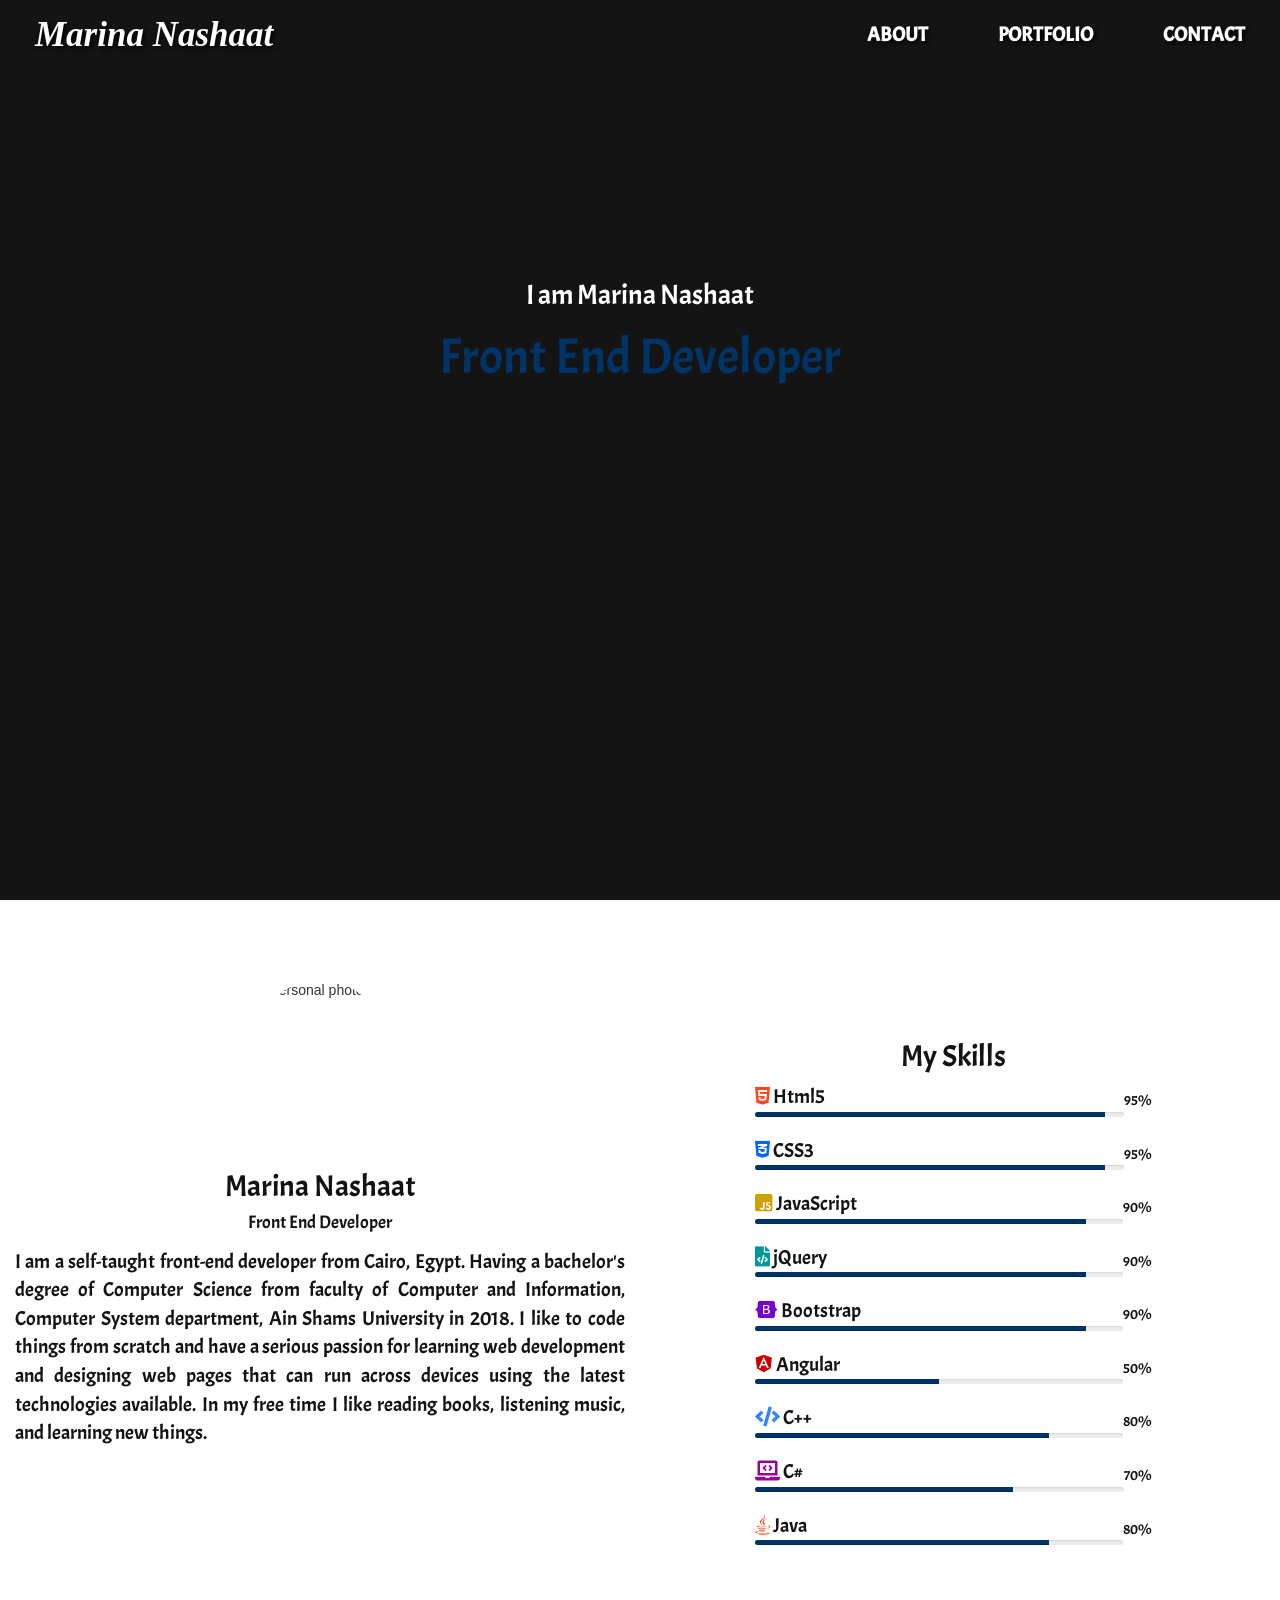
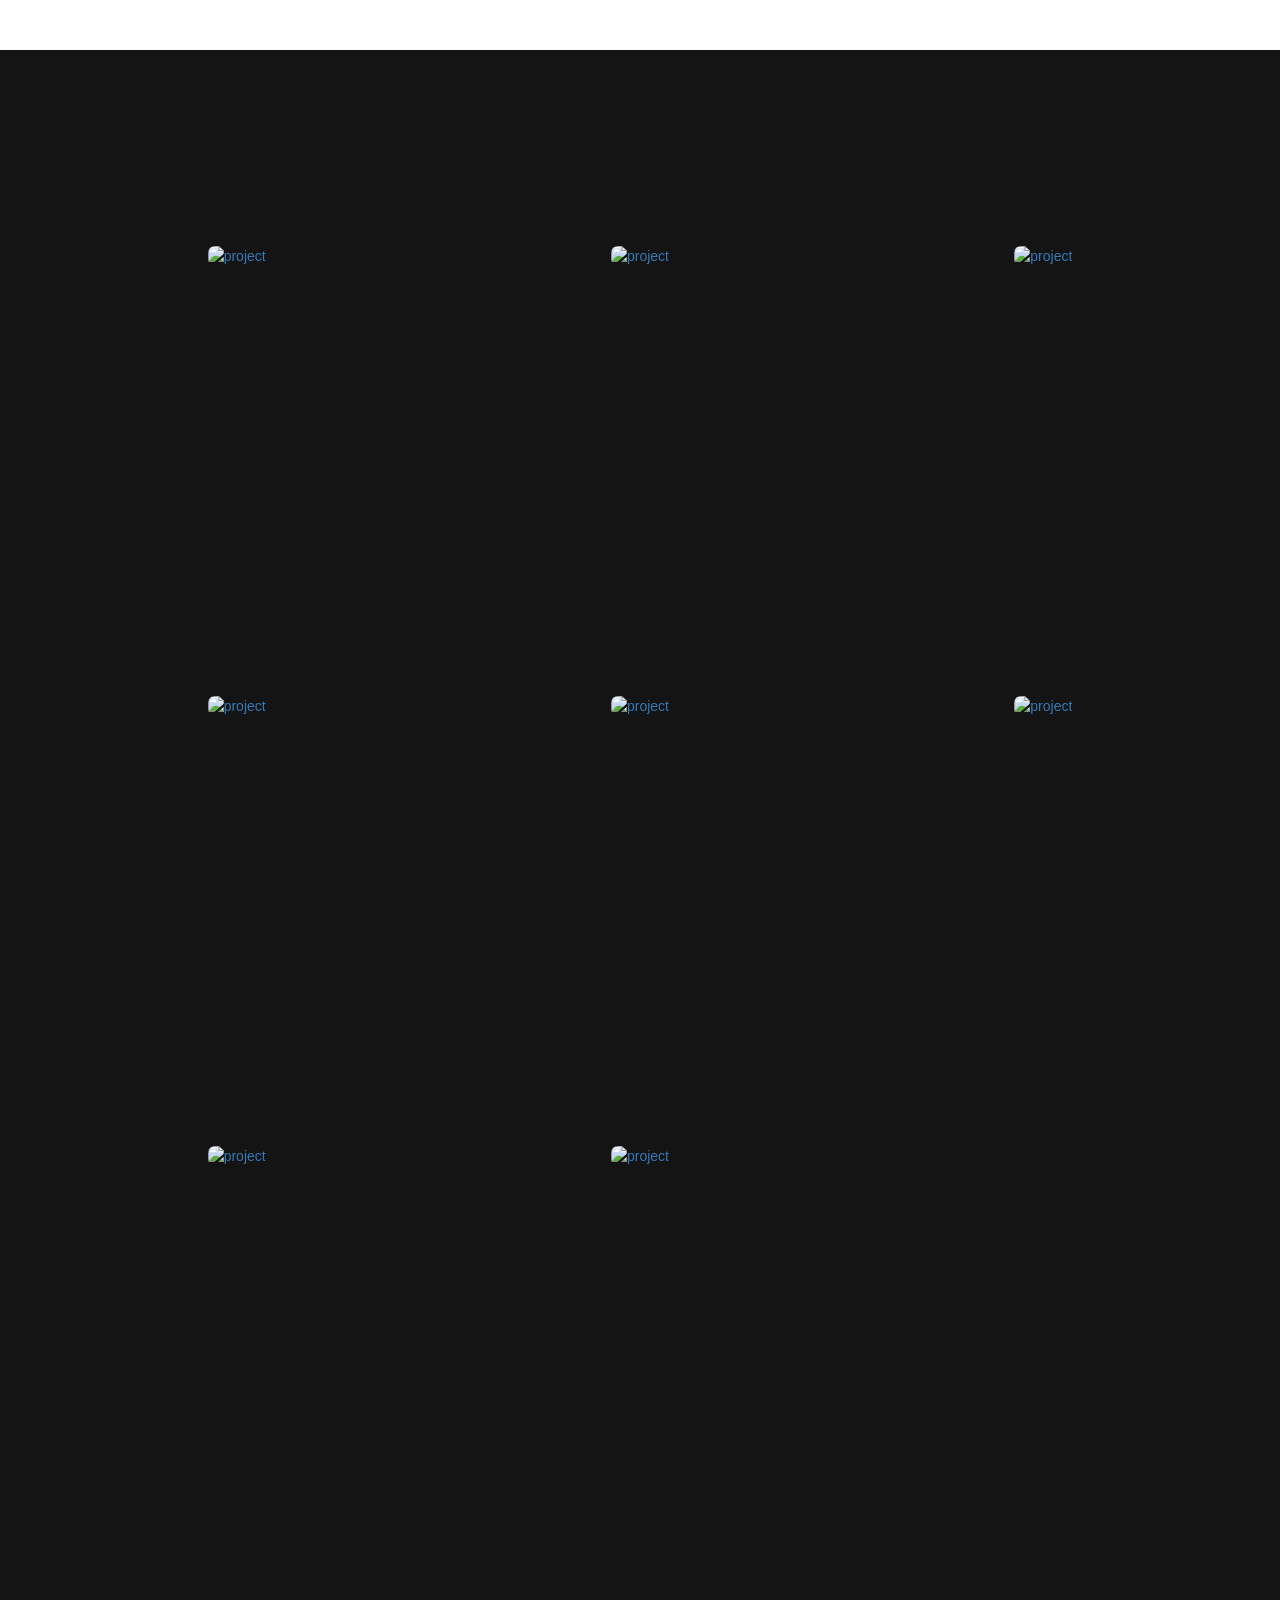
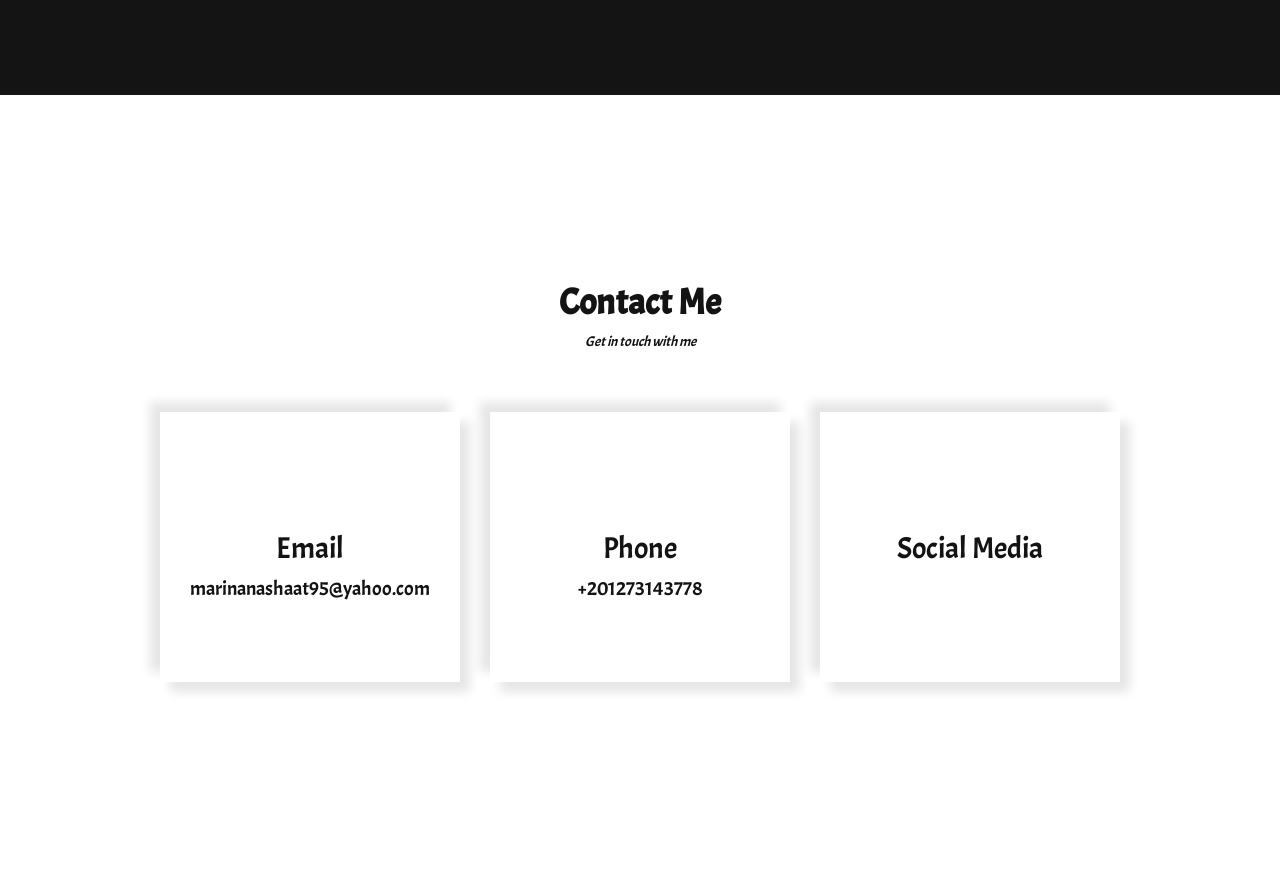
==== index.html @ 42463340 "Create homepage" ====
<!DOCTYPE html>
<html lang="en">

<head>
    <title>My Portfolio</title>
    <meta charset="utf-8">
    <meta name="viewport" content="width=device-width, initial-scale=1.0">

    <link href="style.css" rel="stylesheet">
    <link href="https://use.fontawesome.com/releases/v5.8.2/css/all.css" rel="stylesheet" />
    <link rel="stylesheet" href="https://maxcdn.bootstrapcdn.com/bootstrap/3.4.1/css/bootstrap.min.css">
    <script src="https://ajax.googleapis.com/ajax/libs/jquery/3.4.1/jquery.min.js"></script>

    <script src="https://maxcdn.bootstrapcdn.com/bootstrap/3.4.1/js/bootstrap.min.js"></script>

    <link href="https://fonts.googleapis.com/css?family=Acme&display=swap" rel="stylesheet">
    <link href="https://fonts.googleapis.com/css?family=Indie+Flower&display=swap" rel="stylesheet">
    <link href="https://fonts.googleapis.com/css?family=Fredoka+One&display=swap" rel="stylesheet">
    <link href="https://fonts.googleapis.com/css?family=Rochester&display=swap" rel="stylesheet">
    <link rel="stylesheet" href="https://cdnjs.cloudflare.com/ajax/libs/font-awesome/4.7.0/css/font-awesome.min.css">
    <link href="https://unpkg.com/aos@2.3.1/dist/aos.css" rel="stylesheet">
    <script src="https://unpkg.com/aos@2.3.1/dist/aos.js"></script>
</head>

<body>
    <nav class="navbar navbar-default navbar-fixed-top " data-aos="fade-down" data-aos-easing="linear" data-aos-duration="1000">
        <div class="container-fluid">
            <div class="navbar-header">
                <button type="button" class="navbar-toggle collapsed" data-toggle="collapse" data-target="#navbar" aria-expanded="false" aria-controls="navbar">
                        <span class="glyphicon glyphicon-menu-hamburger" aria-hidden="true"></span>
                </button>
                <div class="logo">
                    <a href="#" class="logo-link">
                        Marina Nashaat
                    </a>
                </div>
            </div>
            <div id="navbar" class="collapse navbar-collapse">
                <ul class="nav navbar-nav navbar-right">
                    <li id="about-link"> <a class="menu-item-1" href="#about-me">About</a></li>
                    <li id="porto-link"><a class="menu-item-2" href="#projects">Portfolio</a></li>
                    <li id="contact-link"> <a class="menu-item-3" href="#contact">Contact</a></li>

                </ul>
            </div>
        </div>
    </nav>

    <main>
        <div id="welcome-section" class="container shiny">

            <div class="row">
                <div class="col-md-12 div-welcome">
                    <h1 class="text-center" data-aos="fade-down" data-aos-easing="linear" data-aos-duration="1500">I am Marina Nashaat</h1>
                    <P class="text-center" data-aos="fade-up" data-aos-easing="linear" data-aos-duration="1200">Front End Developer</P>
                </div>
            </div>
        </div>
        <section id="about-me" class="container">
            <div class="row">
                <div class="personal-info col-md-6 ">
                    <div class="img-div" data-aos="zoom-in" data-aos-easing="linear" data-aos-duration="1800">
                        <img src="https://github.com/MarinaNashaat/My-Portfolio/blob/master/mypic.png?raw=true" alt="personal photo" class="img-circle">

                    </div>

                    <div class="info-div text-center">
                        <h2 data-aos="fade-down" data-aos-easing="linear" data-aos-duration="1500"> Marina Nashaat</h2>
                        <h4 data-aos="fade-down" data-aos-easing="linear" data-aos-duration="1700">Front End Developer</h4>
                        <p style="text-align: justify" data-aos="fade-down" data-aos-easing="linear" data-aos-duration="1900">
                            I am a self-taught front-end developer from Cairo, Egypt. Having a bachelor's degree of Computer Science from faculty of Computer and Information, Computer System department, Ain Shams University in 2018. I like to code things from scratch and have a
                            serious passion for learning web development and designing web pages that can run across devices using the latest technologies available. In my free time I like reading books, listening music, and learning new things.
                        </p>
                    </div>

                </div>
                <div class="skills col-md-4">
                    <h2 class="text-center" data-aos="fade-down" data-aos-easing="ease-in-out" data-aos-duration="1400">My Skills</h2>
                    <span><i class="fab fa-html5" style="color:#ff471a"></i> Html5</span>
                    <h5 data-aos="fade-left" data-aos-easing="ease-in-out" data-aos-duration="1400">95%</h5>
                    <div class="html-div progress ">
                        <div class="progress-bar " style="width:95%" data-aos="fade-right" data-aos-easing="ease-in-out" data-aos-duration="1200">
                        </div>
                    </div>


                    <span><i class="fab fa-css3-alt" style="color:#0066ff"></i> CSS3</span>
                    <h5 data-aos="fade-left" data-aos-easing="ease-in-out" data-aos-duration="1400">95%</h5>

                    <div class="css-div progress">
                        <div class="progress-bar " style="width:95%" data-aos="fade-right" data-aos-easing="ease-in-out" data-aos-duration="1200">
                        </div>
                    </div>

                    <span><i class="fab fa-js-square"style="color:#cca300"></i> JavaScript</span>
                    <h5 data-aos="fade-left" data-aos-easing="ease-in-out" data-aos-duration="1400">90%</h5>

                    <div class="js-div progress">
                        <div class="progress-bar" style="width:90%" data-aos="fade-right" data-aos-easing="ease-in-out" data-aos-duration="1300">
                        </div>
                    </div>

                    <span><i class="fas fa-file-code"style="color:#009999"></i> jQuery</span>
                    <h5 data-aos="fade-left" data-aos-easing="ease-in-out" data-aos-duration="1400">90%</h5>

                    <div class="jQ-div progress">
                        <div class="progress-bar " style="width:90%" data-aos="fade-right" data-aos-easing="ease-in-out" data-aos-duration="1300">
                        </div>
                    </div>

                    <span><i class="fab fa-bootstrap"style="color:#7a00cc"></i> Bootstrap</span>
                    <h5 data-aos="fade-left" data-aos-easing="ease-in-out" data-aos-duration="1400">90%</h5>

                    <div class="bootstrap-div progress">
                        <div class="progress-bar " style="width:90%" data-aos="fade-right" data-aos-easing="ease-in-out" data-aos-duration="1300">
                        </div>
                    </div>

                    <span><i class="fab fa-angular"style="color:#cc0000"></i> Angular</span>
                    <h5 data-aos="fade-left" data-aos-easing="ease-in-out" data-aos-duration="1400">50%</h5>

                    <div class="angular-div progress">
                        <div class="progress-bar " style="width:50%" data-aos="fade-right" data-aos-easing="ease-in-out" data-aos-duration="1500">
                        </div>
                    </div>

                    <span><i class="fas fa-code"style="color:#3385ff"></i> C++</span>
                    <h5 data-aos="fade-left" data-aos-easing="ease-in-out" data-aos-duration="1400">80%</h5>

                    <div class="cplus-div progress">
                        <div class="progress-bar " style="width:80%" data-aos="fade-right" data-aos-easing="ease-in-out" data-aos-duration="1400">
                        </div>
                    </div>

                    <span><i class="fas fa-laptop-code"style="color:#990099"></i> C#</span>
                    <h5 data-aos="fade-left" data-aos-easing="ease-in-out" data-aos-duration="1400">70%</h5>

                    <div class="csharp-div progress">
                        <div class="progress-bar" style="width:70%" data-aos="fade-right" data-aos-easing="ease-in-out" data-aos-duration="1400">
                        </div>
                    </div>

                    <span><i class="fab fa-java"style="color:#ff3300"></i> Java</span>
                    <h5 data-aos="fade-left" data-aos-easing="ease-in-out" data-aos-duration="1400">80%</h5>

                    <div class="java-div progress">
                        <div class="progress-bar " style="width:80%" data-aos="fade-right" data-aos-easing="ease-in-out" data-aos-duration="1400">
                        </div>
                    </div>

                </div>
            </div>
        </section>

        <section id="projects" class="container">
            <h2 id="project-header" data-aos="fade-down" data-aos-easing="ease-in-out" data-aos-duration="1400">These are some of my projects
            </h2>
            <div class="row">
                <div class="col-md-4" data-aos="zoom-in-right" data-aos-easing="linear" data-aos-duration="1500">
                    <div class="project-link">
                        <a href="https://marinanashaat.github.io/Corporate-Page/" target="_blank" class="project-tile">
                            <div class="project-div">
                                <img class="project-img" src="https://github.com/MarinaNashaat/Corporate-Page/blob/master/img.png?raw=true" alt="project" />
                                <div class="project-title1">
                                    <h2>
                                        Corporate Page
                                    </h2>
                                </div>
                            </div>
                        </a>
                    </div>
                </div>

                <div class="col-md-4" data-aos="zoom-in" data-aos-easing="linear" data-aos-duration="1500">
                    <div class="project-link">
                        <a href="https://marinanashaat.github.io/JavaScript-Calculator/" target="_blank" class="project-tile">
                            <div class="project-div">
                                <img class="project-img" src="https://github.com/MarinaNashaat/JavaScript-Calculator/blob/master/image.png?raw=true" alt="project" />
                                <div class="project-title1">
                                    <h2>
                                        JavaScript Calculator
                                    </h2>
                                </div>
                            </div>
                        </a>
                    </div>
                </div>
                <div class="col-md-4" data-aos="zoom-in-left" data-aos-easing="linear" data-aos-duration="1500">
                    <div class="project-link">
                        <a href="https://marinanashaat.github.io/Samsung-Products-Land/" target="_blank" class="project-tile">
                            <div class="project-div">
                                <img class="project-img" src="https://github.com/MarinaNashaat/Samsung-Products-Land/blob/master/img.jpg?raw=true" alt="project" />
                                <div class="project-title2">
                                    <h2>
                                        Samsung Landing Page
                                    </h2>
                                </div>
                            </div>
                        </a>
                    </div>

                </div>
            </div>
            <div class="row">
                <div class="col-md-4" data-aos="zoom-in-right" data-aos-easing="linear" data-aos-duration="1500">
                    <div class="project-link">
                        <a href="https://marinanashaat.github.io/Build-a-Survey-Form/" target="_blank" class="project-tile">
                            <div class="project-div">
                                <img class="project-img" src="https://github.com/MarinaNashaat/Build-a-Survey-Form/blob/master/img2.jpg?raw=true" alt="project" />
                                <div class="project-title2">
                                    <h2>
                                        Survey Form
                                    </h2>
                                </div>
                            </div>
                        </a>
                    </div>
                </div>
                <div class="col-md-4" data-aos="zoom-out" data-aos-easing="linear" data-aos-duration="1500">
                    <div class="project-link">
                        <a href="https://marinanashaat.github.io/Random-Quote/" target="_blank" class="project-tile">
                            <div class="project-div">
                                <img class="project-img" src="https://github.com/MarinaNashaat/Random-Quote/blob/master/img.png?raw=true" alt="project" />
                                <div class="project-title1">
                                    <h2>
                                        Random Quote Machine
                                    </h2>
                                </div>
                            </div>
                        </a>
                    </div>
                </div>

                <div class="col-md-4" data-aos="zoom-in-left" data-aos-easing="linear" data-aos-duration="1500">
                    <div class="project-link">
                        <a href="https://marinanashaat.github.io/Build-a-Product-Landing-Page/" target="_blank" class="project-tile">
                            <div class="project-div">
                                <img class="project-img" src="https://github.com/MarinaNashaat/Build-a-Product-Landing-Page/blob/master/img.jpg?raw=true" alt="project" />
                                <div class="project-title2">
                                    <h2>
                                        Trombones Landing Page
                                    </h2>
                                </div>
                            </div>
                        </a>
                    </div>
                </div>
            </div>
            <div class="row">
                <div class="col-md-4" data-aos="zoom-in-right" data-aos-easing="linear" data-aos-duration="1500">
                    <div class="project-link">
                        <a href="https://marinanashaat.github.io/Build-a-Tribute-Page/" target="_blank" class="project-tile">
                            <div class="project-div">
                                <img class="project-img" src="https://raw.githubusercontent.com/freeCodeCamp/cdn/master/build/testable-projects-fcc/images/tribute.jpg" alt="project" />
                                <div class="project-title1">
                                    <h2>
                                        Tribute Page
                                    </h2>
                                </div>
                            </div>
                        </a>
                    </div>
                </div>
                <div class="col-md-4" data-aos="zoom-out" data-aos-easing="linear" data-aos-duration="1500">
                    <div class="project-link">
                        <a href="https://marinanashaat.github.io/PixerArtMaker/" target="_blank" class="project-tile">
                            <div class="project-div">
                                <img class="project-img" src="https://github.com/MarinaNashaat/PixerArtMaker/blob/master/img.jpg?raw=true" alt="project" />
                                <div class="project-title1">
                                    <h2>
                                        Pixel Maker
                                    </h2>
                                </div>
                            </div>
                        </a>
                    </div>
                </div>
            </div>

        </section>

        <section id="contact" class="container">
            <div class="contact-header">
                <h1 data-aos="fade-down" data-aos-easing="linear" data-aos-duration="1500">Contact Me</h1>
                <p data-aos="fade-right" data-aos-easing="linear" data-aos-duration="1600">Get in touch with me</p>

            </div>
            <div class="contact-links">
                <div class="row">
                    <div class="col-md-4">
                        <div class="row-div text-center" data-aos="fade-right" data-aos-easing="linear" data-aos-duration="1500">
                            <i class="fas fa-envelope" style="font-size: 50px;color: #003366; padding-top: 50px;" data-aos="flip-left" data-aos-easing="ease-out-cubic" data-aos-duration="3000"></i>
                            <h2>Email</h2>
                            <span> marinanashaat95@yahoo.com</span>
                        </div>
                    </div>
                    <div class="col-md-4">
                        <div class="row-div text-center" data-aos="fade-up" data-aos-easing="linear" data-aos-duration="1500">
                            <i class="fas fa-mobile-alt" style="font-size: 50px;color: #003366; padding-top: 50px;" data-aos="flip-left" data-aos-easing="ease-out-cubic" data-aos-duration="3000"></i>
                            <h2>Phone</h2>
                            <span>+201273143778</span>
                        </div>
                    </div>
                    <div class="col-md-4">
                        <div class="row-div text-center" data-aos="fade-left" data-aos-easing="linear" data-aos-duration="1500">
                            <i class="fas fa-users" style="font-size: 50px;color: #003366; padding-top: 50px;" data-aos="flip-left" data-aos-easing="ease-out-cubic" data-aos-duration="3000"></i>
                            <h2>Social Media</h2>
                            <a href="https://www.linkedin.com/in/marina-nashaat" target="_blank" class="btn contact-btn" data-toggle="tooltip" title="LinkedIn" data-placement="bottom" data-aos="flip-down" data-aos-easing="ease-out-cubic" data-aos-duration="2500"><i class="fab fa-linkedin"style="font-size: 30px;color: #003366"></i></a>
                            <a id="profile-link" href="https://github.com/marinanashaat" target="_blank" class="btn contact-btn" data-toggle="tooltip" title="GitHub" data-placement="bottom" data-aos="flip-up" data-aos-easing="ease-out-cubic" data-aos-duration="2500"><i class="fab fa-github" style="font-size: 30px;color: #003366"></i></a>
                        </div>
                    </div>
                </div>



            </div>
        </section>
    </main>

    <script src="script.js "></script>

</body>

</html>
---- style.css ----
@viewport {
    width: device-width;
}

html {
    box-sizing: border-box;
    margin: 0;
    padding: 0;
}

@media screen and (max-width:479px) {
    body,
    html {
        width: 100%;
        float: left;
        overflow-x: hidden;
    }
}

@media screen and (min-width: 480px) and (orientation: landscape) {
    body,
    html {
        width: 100%;
        float: left;
        overflow-x: hidden;
    }
}

.navbar {
    width: 100%;
    z-index: 9999;
    background-color: transparent !important;
    background: transparent;
    color: white;
    text-shadow: 2px 2px 5px black;
    transition: background-color 1s ease 0s;
    border: none !important;
    border-radius: 0;
}

.logo {
    display: block;
    margin-top: 10px;
}

.logo a {
    text-align: center;
    text-decoration: none;
    color: rgb(255, 255, 255);
    font-weight: bold;
    font-style: italic;
    font-size: 2.5em;
    font-family: 'Rochester', cursive;
    padding: 5px 20px 5px 20px;
    text-decoration: none;
    text-transform: capitalize;
}

.logo a:hover {
    border: 1px solid white;
    color: white !important;
    border-radius: 5px;
    text-decoration: none;
    text-shadow: 2px 2px 5px rgb(77, 76, 76);
}

.logo a:focus {
    color: white !important;
    text-decoration: none;
}

.navbar-default .navbar-nav {
    display: block;
    list-style: none;
    margin-top: 10px;
}

.navbar-default .navbar-nav li {
    text-align: center;
    float: left;
    padding: 0 20px 55px 20px;
    text-decoration: none;
    text-transform: uppercase;
    font-weight: bold;
    font-size: 1.4em;
    font-family: 'Acme', sans-serif;
}

.navbar-default .navbar-nav li a {
    text-decoration: none;
    color: white !important;
}

.navbar-default .navbar-nav li a:hover {
    border: 1px solid white;
    color: white !important;
    border-radius: 5px;
    text-decoration: none;
    text-shadow: 2px 2px 5px rgb(77, 76, 76);
}

.navbar-default .navbar-toggle {
    border-color: transparent;
    color: #fff !important;
}

nav.navbar.active {
    background-color: #003366 !important;
    transition: all 0.5s ease-in-out;
    color: white !important;
}

.activebar {
    border: 1px solid white;
    border-radius: 5px;
}

.navbar-default .navbar-toggle:hover,
.navbar-default .navbar-toggle:focus {
    background-color: transparent !important;
    border-color: white;
}

@media screen and (max-width: 767px) {
    .logo a {
        font-size: 2em;
    }
    .navbar-default .navbar-nav li {
        font-size: 1em;
        text-align: center;
        padding: 0 20px 0 5px;
    }
}

@media screen and (min-width:768px) {
    .navbar {
        height: 70px;
    }
}

#welcome-section {
    height: 100vh;
    width: 100%;
    background-color: #141414;
    position: relative;
    overflow: hidden;
}

.shiny::before {
    content: "";
    z-index: 10;
    position: absolute;
    height: 100%;
    width: 200%;
    top: -120%;
    left: -120%;
    background: linear-gradient(transparent 0%, rgba(255, 255, 255, 0.1) 45%, rgba(255, 255, 255, 0.5) 30%, rgba(255, 255, 255, 0.1) 35%, transparent 100%);
    transition: all 5s ease-in-out;
    transform: rotate(-45deg);
    animation: welcome_background 5s linear infinite;
}

@keyframes welcome_background {
    0% {
        left: -120%;
        top: -120%;
    }
    50% {
        left: 0%;
        top: 50%;
    }
    100% {
        left: 120%;
        top: 120%;
    }
}

@keyframes welcome_background-mobile {
    0% {
        left: 0;
        top: -20;
    }
    50% {
        left: 0%;
        top: 50%;
    }
    100% {
        left: 0%;
        top: 100%;
    }
}

@media screen and (max-width: 767px) {
    .shiny::before {
        transform: rotate(-180deg);
        top: -20;
        left: 0;
        animation: welcome_background-mobile 5s ease-in-out infinite;
    }
}

@media screen and(min-width:768px) {
    .shiny::before {
        transform: rotate(-45deg);
        top: -120%;
        left: -120%;
        animation: welcome_background 5s ease-in-out infinite;
    }
}

.div-welcome {
    text-align: center;
    font-family: 'Acme', sans-serif;
    color: white;
    margin-top: 200px;
}

.div-welcome h1 {
    font-size: 2em;
}

.div-welcome p {
    font-size: 50px;
    color: #003366;
}

@media screen and (max-width: 768px) {
    .div-welcome h1 {
        font-size: 1em;
    }
    .div-welcome p {
        font-size: 30px;
        color: #003366;
    }
}

@media screen and (min-width:767px) {
    .div-welcome,
    .skills {
        overflow: hidden;
    }
}

.container {
    padding: 60px 50px;
}

#about-me {
    background-color: white;
    width: 100%;
}

#about-me .row {
    padding-top: 20px;
}

.personal-info .img-div {
    display: flex;
}

.img-div img {
    width: 130px;
    height: 130px;
    margin: auto;
}

.info-div {
    padding-top: 40px;
    font-size: 20px;
    color: rgb(19, 19, 19);
    font-family: 'Acme', sans-serif;
}

.info-div p {
    padding-top: 5px;
}

.skills {
    margin-left: 100px;
    padding-top: 40px;
    font-family: 'Acme', sans-serif;
    color: rgb(19, 19, 19);
}

.skills span {
    font-size: 20px;
}

.skills .progress {
    height: 5px;
    background-color: #ededed;
}

.skills h5 {
    display: block;
    float: right;
}

.progress .progress-bar {
    background-color: #003366;
    height: 100%;
}

@media screen and (max-width: 768px) {
    .skills {
        margin-left: 20px;
    }
    .skills span {
        font-size: 15px;
    }
    .info-div {
        font-size: 15px;
    }
}

#projects {
    text-align: center;
    background-color: #141414;
    padding: 10rem 5rem;
    width: 100%;
}

#projects #project-header {
    color: white;
    margin-bottom: 50px;
    margin: 0 auto 6rem auto;
    border-bottom: 0.2rem solid white;
    max-width: 640px;
    font-family: 'Fredoka One', sans-serif;
}

.row {
    padding-bottom: 25px;
}

#projects .col-md-4 {
    padding-bottom: 25px;
}

.project-link {
    height: 400px;
    width: 100%;
    text-align: center;
    position: relative;
}

.project-div {
    height: 400px;
    width: 100%;
    opacity: 1;
    transition: .5s ease-in-out;
    border-radius: 7px;
}

.project-img {
    height: 100%;
    width: 100%;
    opacity: 1;
    transition: .5s ease-in-out;
    border-radius: 7px;
}

.project-link:hover .project-div .project-img {
    opacity: 0.3;
    transform: scale(1.1);
}

.project-title1 {
    position: absolute;
    background-color: #003366;
    top: 0;
    left: 0;
    right: 0;
    overflow: hidden;
    height: 0;
    width: 100%;
    transition: .5s ease;
    border-radius: 7px;
}

.project-title2 {
    position: absolute;
    background-color: #003366;
    bottom: 0;
    left: 0;
    right: 0;
    overflow: hidden;
    height: 0;
    width: 100%;
    transition: .5s ease;
    border-radius: 7px;
}

.project-div h2 {
    text-align: center;
    position: absolute;
    top: 50%;
    left: 50%;
    -webkit-transform: translate(-50%, -50%);
    -ms-transform: translate(-50%, -50%);
    transform: translate(-50%, -50%);
    font-family: 'Fredoka One', sans-serif;
    white-space: nowrap;
}

.project-link:hover .project-div .project-title1 {
    opacity: .7;
    height: 100%;
    transform: scale(1.1);
}

.project-link:hover .project-div .project-title2 {
    opacity: .7;
    height: 100%;
    transform: scale(1.1);
}

.project-div h2 {
    font-size: 1.5em;
}

.project-link:hover .project-div h2 {
    color: #ffffff;
}

.project-link:hover {
    text-decoration: none;
}

.project-link:hover a:hover {
    text-decoration: none;
}

a {
    text-decoration: none;
}

@media screen and (max-width:320px) {
    .project-link {
        height: 200px;
    }
    .project-div {
        height: 100%;
    }
}

@media screen and (max-width: 576px) {
    #project-header {
        font-size: 13px;
    }
    .project-div h2 {
        font-size: 1em;
    }
}

@media screen and (max-width:768px) {
    .project-link {
        height: 300px;
    }
    .project-div {
        height: 100%;
    }
}

#contact {
    display: flex;
    flex-direction: column;
    align-items: center;
    justify-content: center;
    background-color: white;
    width: 100%;
}

.contact-header h1 {
    text-align: center;
    font-family: 'Acme', sans-serif;
    color: rgb(19, 19, 19);
    font-weight: bold;
}

.contact-header p {
    text-align: center;
    color: rgb(19, 19, 19);
    font-style: italic;
    font-family: 'Acme', sans-serif;
}

.contact-links {
    display: flex;
    justify-content: center;
    width: 100%;
    max-width: 980px;
    margin-top: 5rem;
}

.contact-btn {
    color: #003366;
    font-size: 55px;
}

.contact-btn:hover {
    opacity: 0.5;
    transform: scale(1.5);
}

.row-div {
    width: 300px;
    height: 270px;
    margin-bottom: 20px;
    color: rgb(19, 19, 19);
    box-shadow: 10px 10px 10px rgb(230, 230, 230), -10px -10px 10px rgb(230, 230, 230);
}

.row-div span {
    font-size: 20px;
    font-family: 'Acme', sans-serif;
}

.row-div h2 {
    font-family: 'Acme', sans-serif;
}

@media screen and (max-width:320px) {
    .row-div {
        width: 200px;
    }
    .row-div span {
        font-size: 15px;
    }
}

@media screen and (min-width:900px) {
    #contact {
        height: 800px;
    }
}
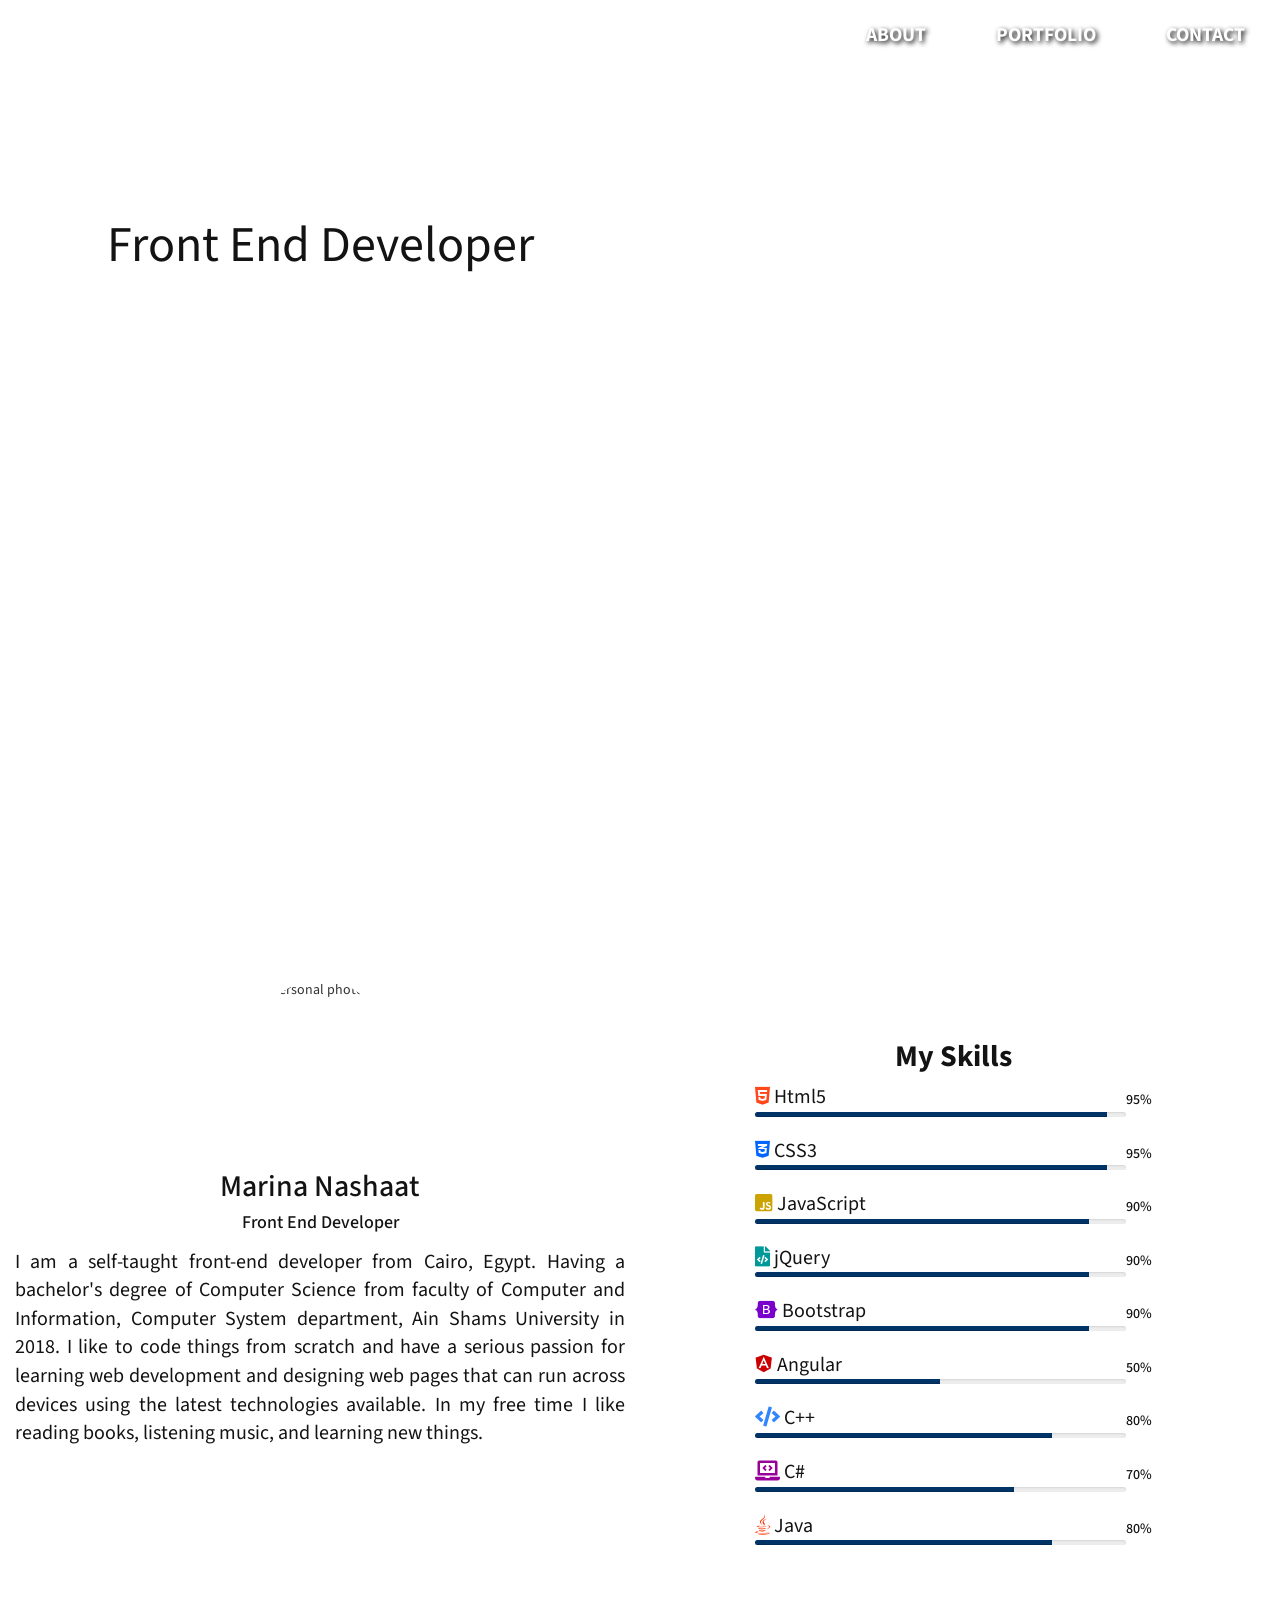
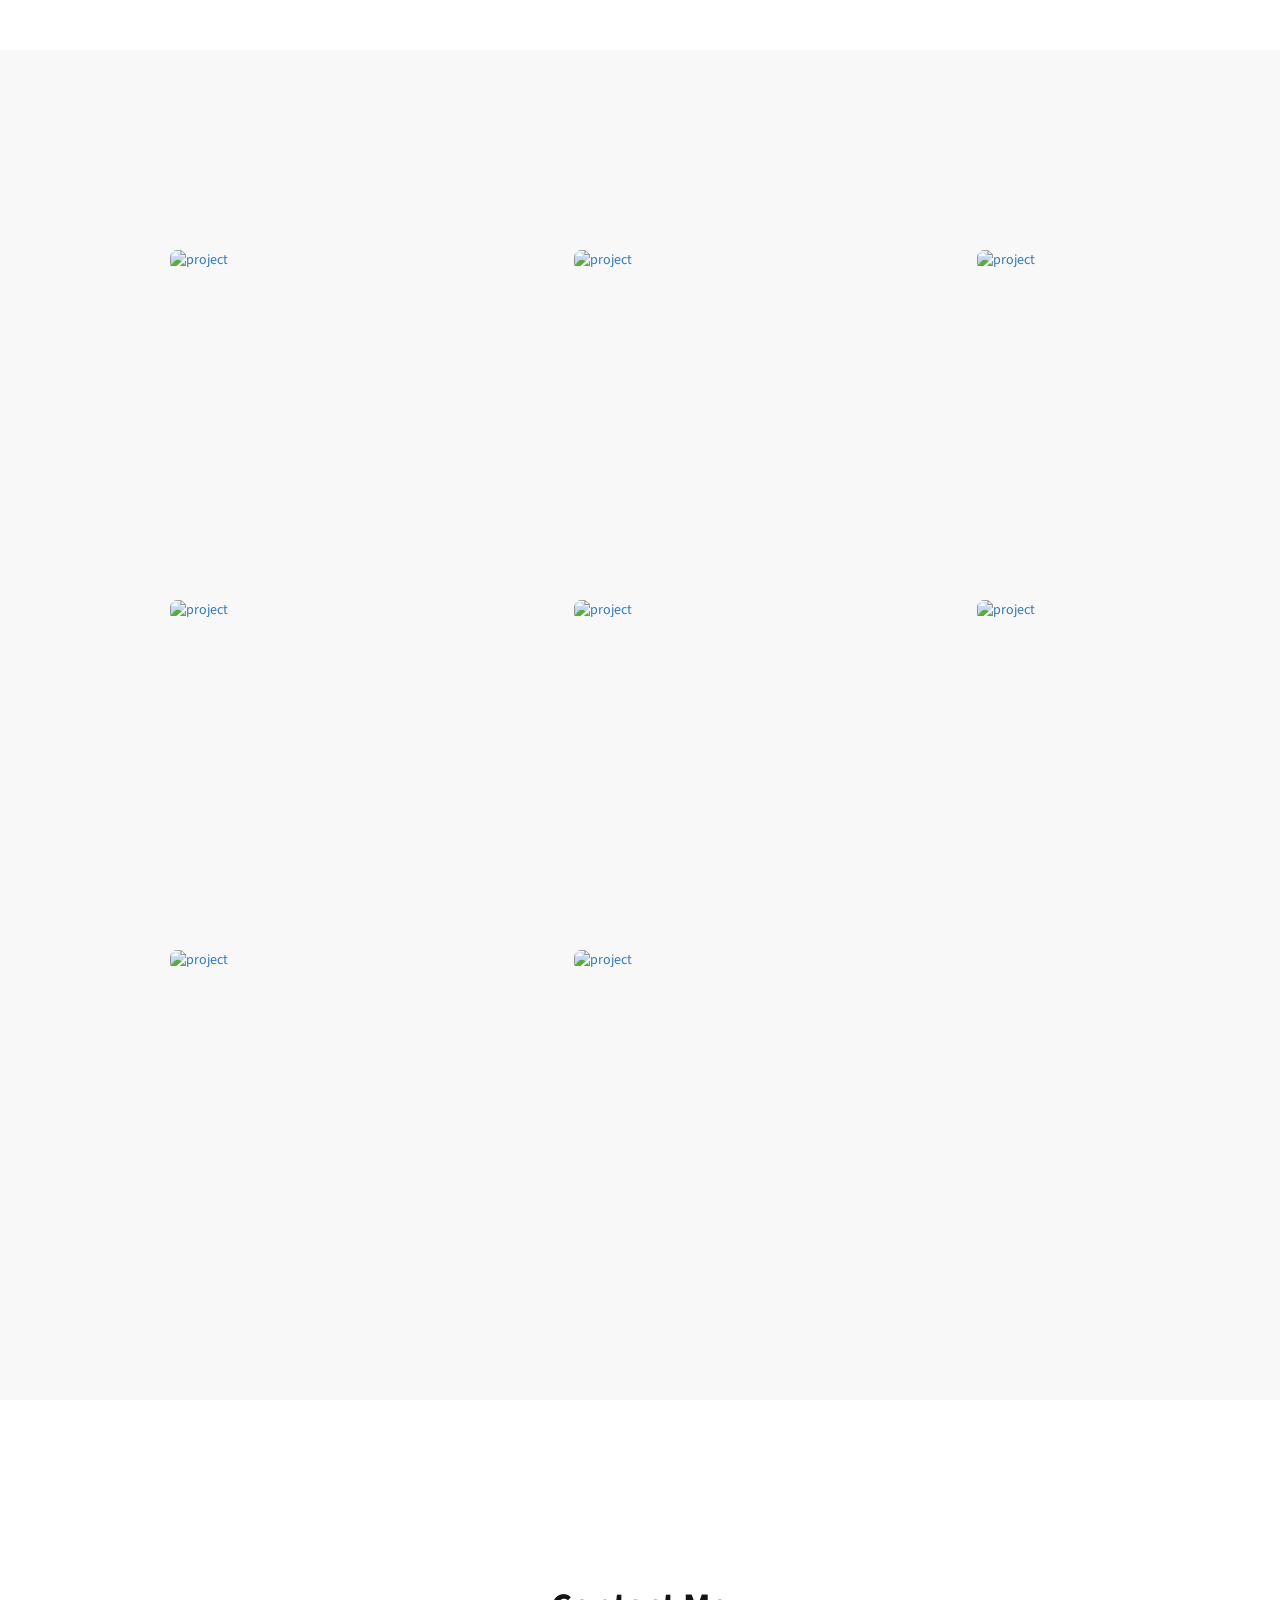
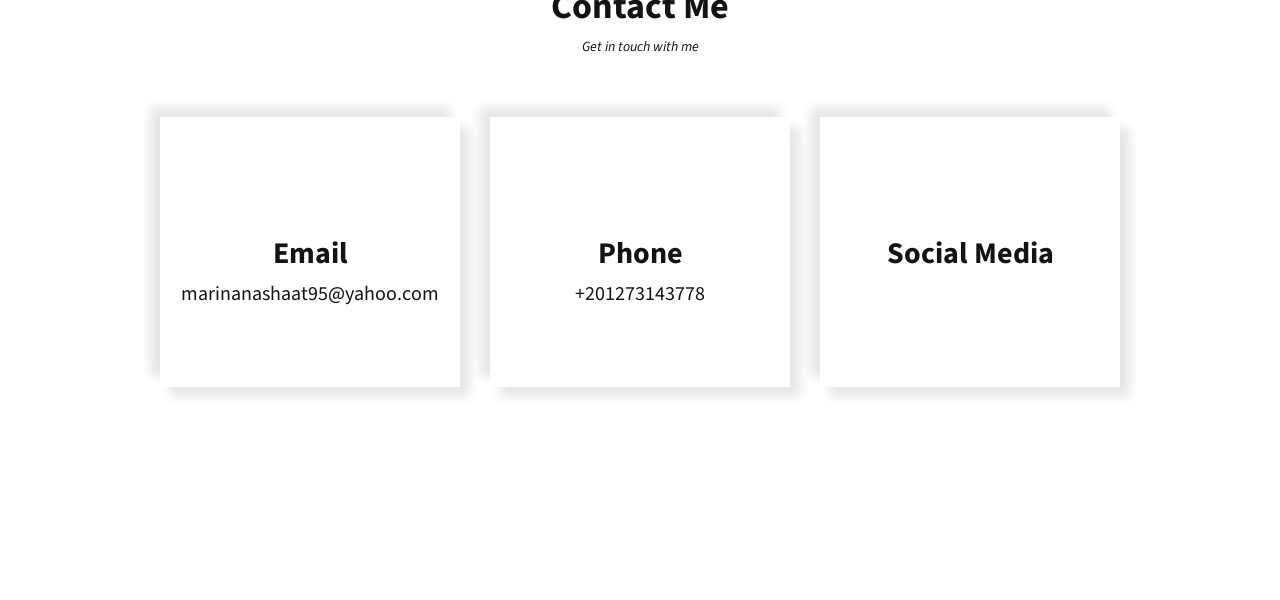
==== commit d23785f3: "Create homepage" ====
--- a/index.html
+++ b/index.html
@@ -13,10 +13,8 @@
 
     <script src="https://maxcdn.bootstrapcdn.com/bootstrap/3.4.1/js/bootstrap.min.js"></script>
 
-    <link href="https://fonts.googleapis.com/css?family=Acme&display=swap" rel="stylesheet">
-    <link href="https://fonts.googleapis.com/css?family=Indie+Flower&display=swap" rel="stylesheet">
-    <link href="https://fonts.googleapis.com/css?family=Fredoka+One&display=swap" rel="stylesheet">
-    <link href="https://fonts.googleapis.com/css?family=Rochester&display=swap" rel="stylesheet">
+    <link href="https://fonts.googleapis.com/css2?family=Source+Sans+Pro:ital,wght@0,200;0,300;0,400;0,600;0,700;0,900;1,200;1,300;1,400;1,600;1,700;1,900&display=swap" rel="stylesheet">
+    <link href="https://fonts.googleapis.com/css2?family=Rochester&display=swap" rel="stylesheet">
     <link rel="stylesheet" href="https://cdnjs.cloudflare.com/ajax/libs/font-awesome/4.7.0/css/font-awesome.min.css">
     <link href="https://unpkg.com/aos@2.3.1/dist/aos.css" rel="stylesheet">
     <script src="https://unpkg.com/aos@2.3.1/dist/aos.js"></script>
@@ -29,11 +27,7 @@
                 <button type="button" class="navbar-toggle collapsed" data-toggle="collapse" data-target="#navbar" aria-expanded="false" aria-controls="navbar">
                         <span class="glyphicon glyphicon-menu-hamburger" aria-hidden="true"></span>
                 </button>
-                <div class="logo">
-                    <a href="#" class="logo-link">
-                        Marina Nashaat
-                    </a>
-                </div>
+
             </div>
             <div id="navbar" class="collapse navbar-collapse">
                 <ul class="nav navbar-nav navbar-right">
@@ -45,12 +39,14 @@
             </div>
         </div>
     </nav>
+    <button class="btn" type="button" id="topBtn">
+            <i class="fas fa-arrow-up"></i>        </button>
 
     <main>
-        <div id="welcome-section" class="container shiny">
+        <div id="welcome-section" class="container">
 
             <div class="row">
-                <div class="col-md-12 div-welcome">
+                <div class="col-md-6 div-welcome">
                     <h1 class="text-center" data-aos="fade-down" data-aos-easing="linear" data-aos-duration="1500">I am Marina Nashaat</h1>
                     <P class="text-center" data-aos="fade-up" data-aos-easing="linear" data-aos-duration="1200">Front End Developer</P>
                 </div>
@@ -60,7 +56,7 @@
             <div class="row">
                 <div class="personal-info col-md-6 ">
                     <div class="img-div" data-aos="zoom-in" data-aos-easing="linear" data-aos-duration="1800">
-                        <img src="https://github.com/MarinaNashaat/My-Portfolio/blob/master/mypic.png?raw=true" alt="personal photo" class="img-circle">
+                        <img src="Img/mypic.png" alt="personal photo" class="img-circle">
 
                     </div>
 
@@ -153,129 +149,129 @@
         </section>
 
         <section id="projects" class="container">
-            <h2 id="project-header" data-aos="fade-down" data-aos-easing="ease-in-out" data-aos-duration="1400">These are some of my projects
-            </h2>
-            <div class="row">
-                <div class="col-md-4" data-aos="zoom-in-right" data-aos-easing="linear" data-aos-duration="1500">
-                    <div class="project-link">
-                        <a href="https://marinanashaat.github.io/Corporate-Page/" target="_blank" class="project-tile">
-                            <div class="project-div">
-                                <img class="project-img" src="https://github.com/MarinaNashaat/Corporate-Page/blob/master/img.png?raw=true" alt="project" />
-                                <div class="project-title1">
-                                    <h2>
-                                        Corporate Page
-                                    </h2>
-                                </div>
-                            </div>
-                        </a>
-                    </div>
-                </div>
-
-                <div class="col-md-4" data-aos="zoom-in" data-aos-easing="linear" data-aos-duration="1500">
-                    <div class="project-link">
-                        <a href="https://marinanashaat.github.io/JavaScript-Calculator/" target="_blank" class="project-tile">
-                            <div class="project-div">
-                                <img class="project-img" src="https://github.com/MarinaNashaat/JavaScript-Calculator/blob/master/image.png?raw=true" alt="project" />
-                                <div class="project-title1">
-                                    <h2>
-                                        JavaScript Calculator
-                                    </h2>
-                                </div>
-                            </div>
-                        </a>
-                    </div>
-                </div>
-                <div class="col-md-4" data-aos="zoom-in-left" data-aos-easing="linear" data-aos-duration="1500">
-                    <div class="project-link">
-                        <a href="https://marinanashaat.github.io/Samsung-Products-Land/" target="_blank" class="project-tile">
-                            <div class="project-div">
-                                <img class="project-img" src="https://github.com/MarinaNashaat/Samsung-Products-Land/blob/master/img.jpg?raw=true" alt="project" />
-                                <div class="project-title2">
-                                    <h2>
-                                        Samsung Landing Page
-                                    </h2>
-                                </div>
-                            </div>
-                        </a>
-                    </div>
-
-                </div>
-            </div>
-            <div class="row">
-                <div class="col-md-4" data-aos="zoom-in-right" data-aos-easing="linear" data-aos-duration="1500">
-                    <div class="project-link">
-                        <a href="https://marinanashaat.github.io/Build-a-Survey-Form/" target="_blank" class="project-tile">
-                            <div class="project-div">
-                                <img class="project-img" src="https://github.com/MarinaNashaat/Build-a-Survey-Form/blob/master/img2.jpg?raw=true" alt="project" />
-                                <div class="project-title2">
-                                    <h2>
-                                        Survey Form
-                                    </h2>
-                                </div>
-                            </div>
-                        </a>
-                    </div>
-                </div>
-                <div class="col-md-4" data-aos="zoom-out" data-aos-easing="linear" data-aos-duration="1500">
-                    <div class="project-link">
-                        <a href="https://marinanashaat.github.io/Random-Quote/" target="_blank" class="project-tile">
-                            <div class="project-div">
-                                <img class="project-img" src="https://github.com/MarinaNashaat/Random-Quote/blob/master/img.png?raw=true" alt="project" />
-                                <div class="project-title1">
-                                    <h2>
-                                        Random Quote Machine
-                                    </h2>
-                                </div>
-                            </div>
-                        </a>
-                    </div>
-                </div>
-
-                <div class="col-md-4" data-aos="zoom-in-left" data-aos-easing="linear" data-aos-duration="1500">
-                    <div class="project-link">
-                        <a href="https://marinanashaat.github.io/Build-a-Product-Landing-Page/" target="_blank" class="project-tile">
-                            <div class="project-div">
-                                <img class="project-img" src="https://github.com/MarinaNashaat/Build-a-Product-Landing-Page/blob/master/img.jpg?raw=true" alt="project" />
-                                <div class="project-title2">
-                                    <h2>
-                                        Trombones Landing Page
-                                    </h2>
-                                </div>
-                            </div>
-                        </a>
-                    </div>
-                </div>
-            </div>
-            <div class="row">
-                <div class="col-md-4" data-aos="zoom-in-right" data-aos-easing="linear" data-aos-duration="1500">
-                    <div class="project-link">
-                        <a href="https://marinanashaat.github.io/Build-a-Tribute-Page/" target="_blank" class="project-tile">
-                            <div class="project-div">
-                                <img class="project-img" src="https://raw.githubusercontent.com/freeCodeCamp/cdn/master/build/testable-projects-fcc/images/tribute.jpg" alt="project" />
-                                <div class="project-title1">
-                                    <h2>
-                                        Tribute Page
-                                    </h2>
-                                </div>
-                            </div>
-                        </a>
-                    </div>
-                </div>
-                <div class="col-md-4" data-aos="zoom-out" data-aos-easing="linear" data-aos-duration="1500">
-                    <div class="project-link">
-                        <a href="https://marinanashaat.github.io/PixerArtMaker/" target="_blank" class="project-tile">
-                            <div class="project-div">
-                                <img class="project-img" src="https://github.com/MarinaNashaat/PixerArtMaker/blob/master/img.jpg?raw=true" alt="project" />
-                                <div class="project-title1">
-                                    <h2>
-                                        Pixel Maker
-                                    </h2>
-                                </div>
-                            </div>
-                        </a>
-                    </div>
-                </div>
-            </div>
+            <h1 id="project-header" data-aos="fade-down" data-aos-easing="ease-in-out" data-aos-duration="1400">Portfolio
+                </h2>
+                <div class="row">
+                    <div class="col-md-4" data-aos="zoom-in-right" data-aos-easing="linear" data-aos-duration="1500">
+                        <div class="project-link">
+                            <a href="https://marinanashaat.github.io/Corporate-Page/" target="_blank" class="project-tile">
+                                <div class="project-div">
+                                    <img class="project-img" src="Img/corporate_img.png" alt="project" />
+                                    <div class="project-title">
+                                        <h2>
+                                            Corporate Page
+                                        </h2>
+                                    </div>
+                                </div>
+                            </a>
+                        </div>
+                    </div>
+
+                    <div class="col-md-4" data-aos="zoom-in" data-aos-easing="linear" data-aos-duration="1500">
+                        <div class="project-link">
+                            <a href="https://marinanashaat.github.io/JavaScript-Calculator/" target="_blank" class="project-tile">
+                                <div class="project-div">
+                                    <img class="project-img" src="Img/calc_img.png" alt="project" />
+                                    <div class="project-title">
+                                        <h2>
+                                            JavaScript Calculator
+                                        </h2>
+                                    </div>
+                                </div>
+                            </a>
+                        </div>
+                    </div>
+                    <div class="col-md-4" data-aos="zoom-in-left" data-aos-easing="linear" data-aos-duration="1500">
+                        <div class="project-link">
+                            <a href="https://marinanashaat.github.io/Samsung-Products-Land/" target="_blank" class="project-tile">
+                                <div class="project-div">
+                                    <img class="project-img" src="Img/sam_img.jpg" alt="project" />
+                                    <div class="project-title">
+                                        <h2>
+                                            Samsung Landing Page
+                                        </h2>
+                                    </div>
+                                </div>
+                            </a>
+                        </div>
+
+                    </div>
+                </div>
+                <div class="row">
+                    <div class="col-md-4" data-aos="zoom-in-right" data-aos-easing="linear" data-aos-duration="1500">
+                        <div class="project-link">
+                            <a href="https://marinanashaat.github.io/Build-a-Survey-Form/" target="_blank" class="project-tile">
+                                <div class="project-div">
+                                    <img class="project-img" src="Img/survey_img.jpg" alt="project" />
+                                    <div class="project-title">
+                                        <h2>
+                                            Survey Form
+                                        </h2>
+                                    </div>
+                                </div>
+                            </a>
+                        </div>
+                    </div>
+                    <div class="col-md-4" data-aos="zoom-out" data-aos-easing="linear" data-aos-duration="1500">
+                        <div class="project-link">
+                            <a href="https://marinanashaat.github.io/Random-Quote/" target="_blank" class="project-tile">
+                                <div class="project-div">
+                                    <img class="project-img" src="Img/quote_img.png" alt="project" />
+                                    <div class="project-title">
+                                        <h2>
+                                            Random Quote Machine
+                                        </h2>
+                                    </div>
+                                </div>
+                            </a>
+                        </div>
+                    </div>
+
+                    <div class="col-md-4" data-aos="zoom-in-left" data-aos-easing="linear" data-aos-duration="1500">
+                        <div class="project-link">
+                            <a href="https://marinanashaat.github.io/Build-a-Product-Landing-Page/" target="_blank" class="project-tile">
+                                <div class="project-div">
+                                    <img class="project-img" src="Img/tromb_img.jpg" alt="project" />
+                                    <div class="project-title">
+                                        <h2>
+                                            Trombones Landing Page
+                                        </h2>
+                                    </div>
+                                </div>
+                            </a>
+                        </div>
+                    </div>
+                </div>
+                <div class="row">
+                    <div class="col-md-4" data-aos="zoom-in-right" data-aos-easing="linear" data-aos-duration="1500">
+                        <div class="project-link">
+                            <a href="https://marinanashaat.github.io/Build-a-Tribute-Page/" target="_blank" class="project-tile">
+                                <div class="project-div">
+                                    <img class="project-img" src="Img/tribute_img.jpg" alt="project" />
+                                    <div class="project-title">
+                                        <h2>
+                                            Tribute Page
+                                        </h2>
+                                    </div>
+                                </div>
+                            </a>
+                        </div>
+                    </div>
+                    <div class="col-md-4" data-aos="zoom-out" data-aos-easing="linear" data-aos-duration="1500">
+                        <div class="project-link">
+                            <a href="https://marinanashaat.github.io/PixerArtMaker/" target="_blank" class="project-tile">
+                                <div class="project-div">
+                                    <img class="project-img" src="Img/pixel_img.jpg" alt="project" />
+                                    <div class="project-title">
+                                        <h2>
+                                            Pixel Maker
+                                        </h2>
+                                    </div>
+                                </div>
+                            </a>
+                        </div>
+                    </div>
+                </div>
 
         </section>
 
@@ -321,4 +317,4 @@
 
 </body>
 
-</html>
+</html>
--- a/style.css
+++ b/style.css
@@ -6,6 +6,10 @@
     box-sizing: border-box;
     margin: 0;
     padding: 0;
+}
+
+* {
+    font-family: 'Source Sans Pro', sans-serif;
 }
 
 @media screen and (max-width:479px) {
@@ -24,6 +28,24 @@
         float: left;
         overflow-x: hidden;
     }
+}
+
+#topBtn {
+    display: none;
+    position: fixed;
+    background-color: #7a7a7a;
+    color: white;
+    float: right;
+    z-index: 9999;
+    padding: 15px;
+    border-radius: 20%;
+    font-size: 25px;
+    bottom: 40px;
+    right: 40px;
+    z-index: 99;
+    border: none;
+    outline: none;
+    text-align: center;
 }
 
 .navbar {
@@ -38,37 +60,6 @@
     border-radius: 0;
 }
 
-.logo {
-    display: block;
-    margin-top: 10px;
-}
-
-.logo a {
-    text-align: center;
-    text-decoration: none;
-    color: rgb(255, 255, 255);
-    font-weight: bold;
-    font-style: italic;
-    font-size: 2.5em;
-    font-family: 'Rochester', cursive;
-    padding: 5px 20px 5px 20px;
-    text-decoration: none;
-    text-transform: capitalize;
-}
-
-.logo a:hover {
-    border: 1px solid white;
-    color: white !important;
-    border-radius: 5px;
-    text-decoration: none;
-    text-shadow: 2px 2px 5px rgb(77, 76, 76);
-}
-
-.logo a:focus {
-    color: white !important;
-    text-decoration: none;
-}
-
 .navbar-default .navbar-nav {
     display: block;
     list-style: none;
@@ -83,7 +74,6 @@
     text-transform: uppercase;
     font-weight: bold;
     font-size: 1.4em;
-    font-family: 'Acme', sans-serif;
 }
 
 .navbar-default .navbar-nav li a {
@@ -105,8 +95,10 @@
 }
 
 nav.navbar.active {
-    background-color: #003366 !important;
+    background-color: #7a7a7a !important;
     transition: all 0.5s ease-in-out;
+    border-bottom: 1px solid #ccc;
+    box-shadow: 0 0 4px rgba(0, 0, 0, 0.3);
     color: white !important;
 }
 
@@ -122,11 +114,8 @@
 }
 
 @media screen and (max-width: 767px) {
-    .logo a {
-        font-size: 2em;
-    }
     .navbar-default .navbar-nav li {
-        font-size: 1em;
+        font-size: .9em;
         text-align: center;
         padding: 0 20px 0 5px;
     }
@@ -141,96 +130,35 @@
 #welcome-section {
     height: 100vh;
     width: 100%;
-    background-color: #141414;
-    position: relative;
-    overflow: hidden;
-}
-
-.shiny::before {
-    content: "";
-    z-index: 10;
-    position: absolute;
-    height: 100%;
-    width: 200%;
-    top: -120%;
-    left: -120%;
-    background: linear-gradient(transparent 0%, rgba(255, 255, 255, 0.1) 45%, rgba(255, 255, 255, 0.5) 30%, rgba(255, 255, 255, 0.1) 35%, transparent 100%);
-    transition: all 5s ease-in-out;
-    transform: rotate(-45deg);
-    animation: welcome_background 5s linear infinite;
-}
-
-@keyframes welcome_background {
-    0% {
-        left: -120%;
-        top: -120%;
-    }
-    50% {
-        left: 0%;
-        top: 50%;
-    }
-    100% {
-        left: 120%;
-        top: 120%;
-    }
-}
-
-@keyframes welcome_background-mobile {
-    0% {
-        left: 0;
-        top: -20;
-    }
-    50% {
-        left: 0%;
-        top: 50%;
-    }
-    100% {
-        left: 0%;
-        top: 100%;
-    }
-}
-
-@media screen and (max-width: 767px) {
-    .shiny::before {
-        transform: rotate(-180deg);
-        top: -20;
-        left: 0;
-        animation: welcome_background-mobile 5s ease-in-out infinite;
-    }
-}
-
-@media screen and(min-width:768px) {
-    .shiny::before {
-        transform: rotate(-45deg);
-        top: -120%;
-        left: -120%;
-        animation: welcome_background 5s ease-in-out infinite;
-    }
+    background-image: url("Img/welcome2.jpeg");
+    background-repeat: no-repeat;
+    background-size: 100% 100%;
 }
 
 .div-welcome {
     text-align: center;
-    font-family: 'Acme', sans-serif;
     color: white;
-    margin-top: 200px;
+    height: 50vh;
 }
 
 .div-welcome h1 {
-    font-size: 2em;
+    margin-top: 100px;
 }
 
 .div-welcome p {
     font-size: 50px;
-    color: #003366;
+    color: rgb(19, 19, 19);
 }
 
 @media screen and (max-width: 768px) {
+    .div-welcome {
+        width: 55vw;
+    }
     .div-welcome h1 {
-        font-size: 1em;
+        margin-top: 50px;
     }
     .div-welcome p {
         font-size: 30px;
-        color: #003366;
     }
 }
 
@@ -266,20 +194,22 @@
 
 .info-div {
     padding-top: 40px;
-    font-size: 20px;
-    color: rgb(19, 19, 19);
-    font-family: 'Acme', sans-serif;
+    color: rgb(19, 19, 19);
 }
 
 .info-div p {
     padding-top: 5px;
+    font-size: 20px;
 }
 
 .skills {
     margin-left: 100px;
     padding-top: 40px;
-    font-family: 'Acme', sans-serif;
-    color: rgb(19, 19, 19);
+    color: rgb(19, 19, 19);
+}
+
+.skills h2 {
+    font-weight: bold;
 }
 
 .skills span {
@@ -315,18 +245,17 @@
 
 #projects {
     text-align: center;
-    background-color: #141414;
     padding: 10rem 5rem;
     width: 100%;
+    background-color: rgba(122, 122, 122, 0.055);
 }
 
 #projects #project-header {
-    color: white;
+    font-weight: bold;
+    color: rgb(19, 19, 19);
     margin-bottom: 50px;
     margin: 0 auto 6rem auto;
-    border-bottom: 0.2rem solid white;
     max-width: 640px;
-    font-family: 'Fredoka One', sans-serif;
 }
 
 .row {
@@ -338,14 +267,14 @@
 }
 
 .project-link {
-    height: 400px;
-    width: 100%;
+    height: 300px;
+    width: 80%;
     text-align: center;
     position: relative;
 }
 
 .project-div {
-    height: 400px;
+    height: 300px;
     width: 100%;
     opacity: 1;
     transition: .5s ease-in-out;
@@ -365,23 +294,10 @@
     transform: scale(1.1);
 }
 
-.project-title1 {
+.project-title {
     position: absolute;
-    background-color: #003366;
+    background-color: rgba(122, 122, 122, 0.527);
     top: 0;
-    left: 0;
-    right: 0;
-    overflow: hidden;
-    height: 0;
-    width: 100%;
-    transition: .5s ease;
-    border-radius: 7px;
-}
-
-.project-title2 {
-    position: absolute;
-    background-color: #003366;
-    bottom: 0;
     left: 0;
     right: 0;
     overflow: hidden;
@@ -399,28 +315,14 @@
     -webkit-transform: translate(-50%, -50%);
     -ms-transform: translate(-50%, -50%);
     transform: translate(-50%, -50%);
-    font-family: 'Fredoka One', sans-serif;
     white-space: nowrap;
-}
-
-.project-link:hover .project-div .project-title1 {
-    opacity: .7;
+    color: rgb(19, 19, 19);
+    font-size: 1.5em;
+}
+
+.project-link:hover .project-div .project-title {
     height: 100%;
     transform: scale(1.1);
-}
-
-.project-link:hover .project-div .project-title2 {
-    opacity: .7;
-    height: 100%;
-    transform: scale(1.1);
-}
-
-.project-div h2 {
-    font-size: 1.5em;
-}
-
-.project-link:hover .project-div h2 {
-    color: #ffffff;
 }
 
 .project-link:hover {
@@ -438,6 +340,7 @@
 @media screen and (max-width:320px) {
     .project-link {
         height: 200px;
+        margin: 0 auto;
     }
     .project-div {
         height: 100%;
@@ -455,7 +358,7 @@
 
 @media screen and (max-width:768px) {
     .project-link {
-        height: 300px;
+        margin: 0 auto;
     }
     .project-div {
         height: 100%;
@@ -473,7 +376,6 @@
 
 .contact-header h1 {
     text-align: center;
-    font-family: 'Acme', sans-serif;
     color: rgb(19, 19, 19);
     font-weight: bold;
 }
@@ -482,7 +384,6 @@
     text-align: center;
     color: rgb(19, 19, 19);
     font-style: italic;
-    font-family: 'Acme', sans-serif;
 }
 
 .contact-links {
@@ -491,6 +392,10 @@
     width: 100%;
     max-width: 980px;
     margin-top: 5rem;
+}
+
+.contact-links h2 {
+    font-weight: bold;
 }
 
 .contact-btn {
@@ -513,11 +418,6 @@
 
 .row-div span {
     font-size: 20px;
-    font-family: 'Acme', sans-serif;
-}
-
-.row-div h2 {
-    font-family: 'Acme', sans-serif;
 }
 
 @media screen and (max-width:320px) {
@@ -533,4 +433,4 @@
     #contact {
         height: 800px;
     }
-}
+}
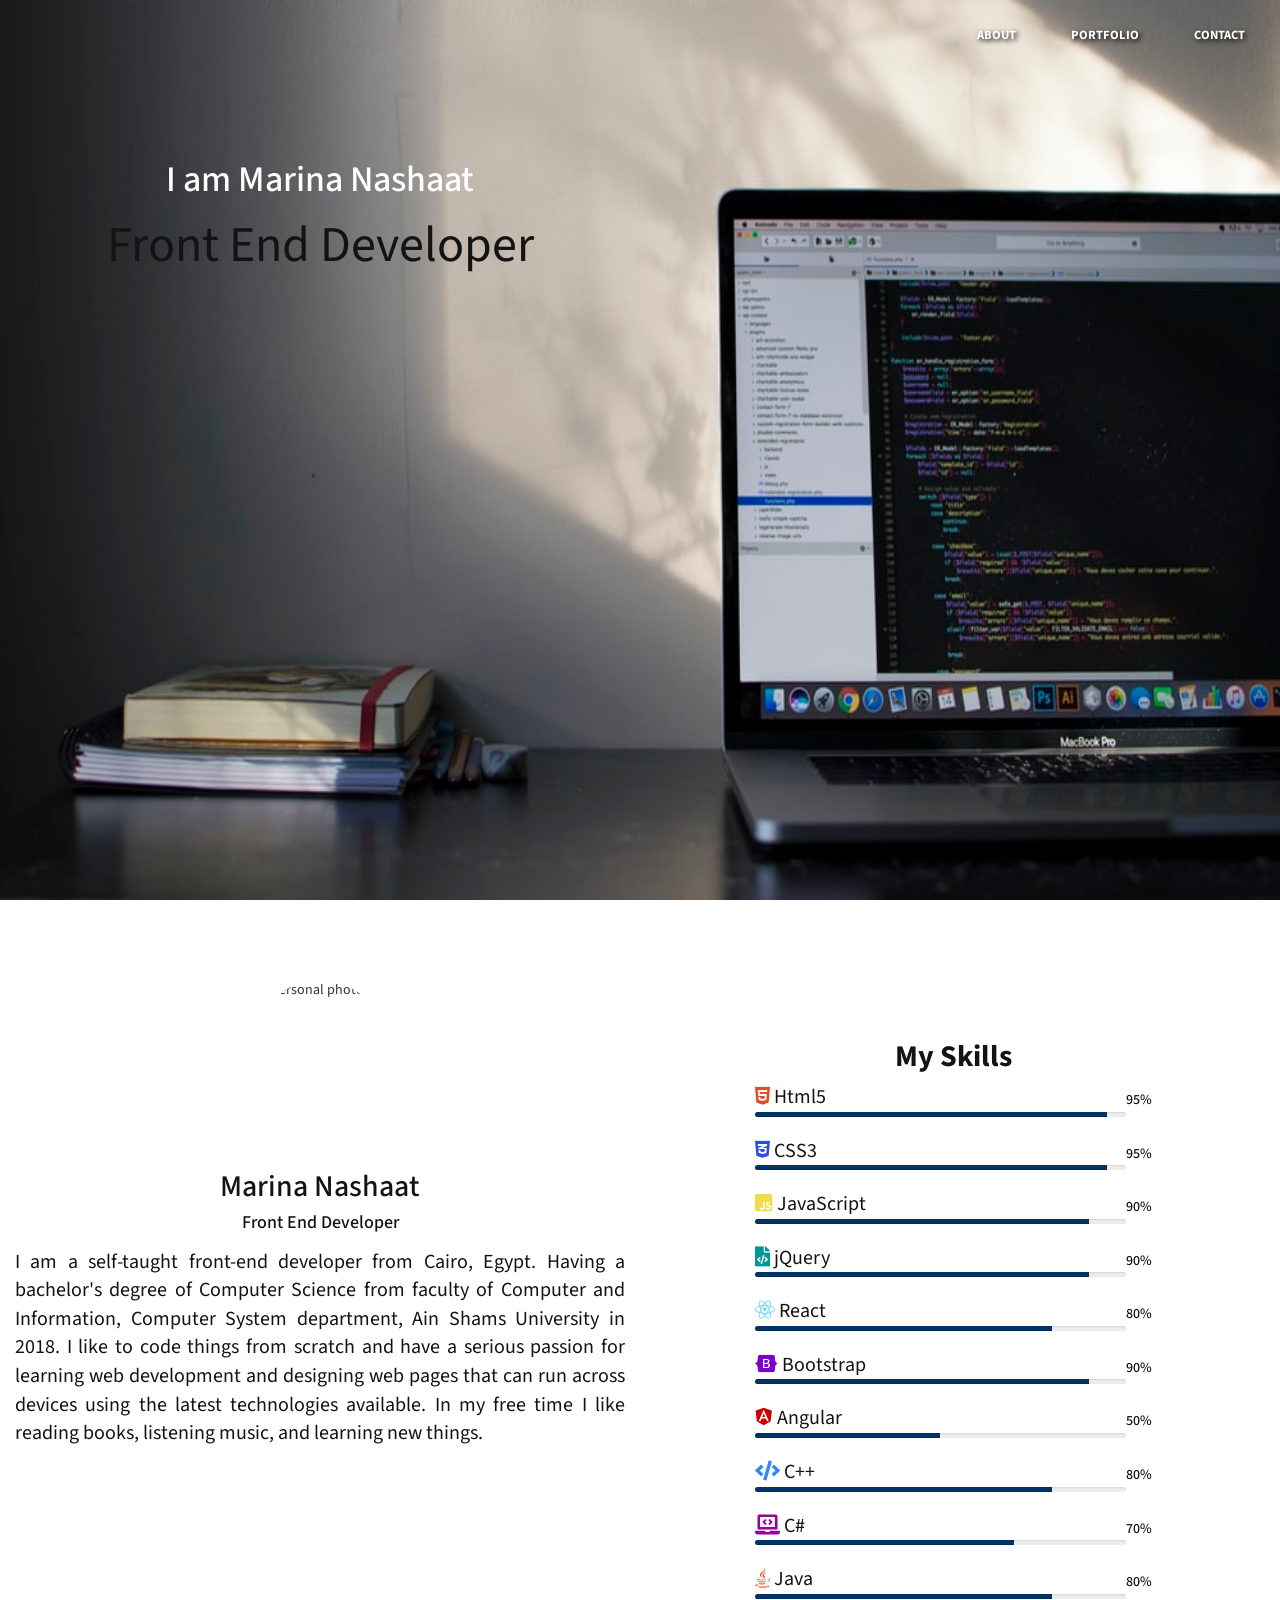
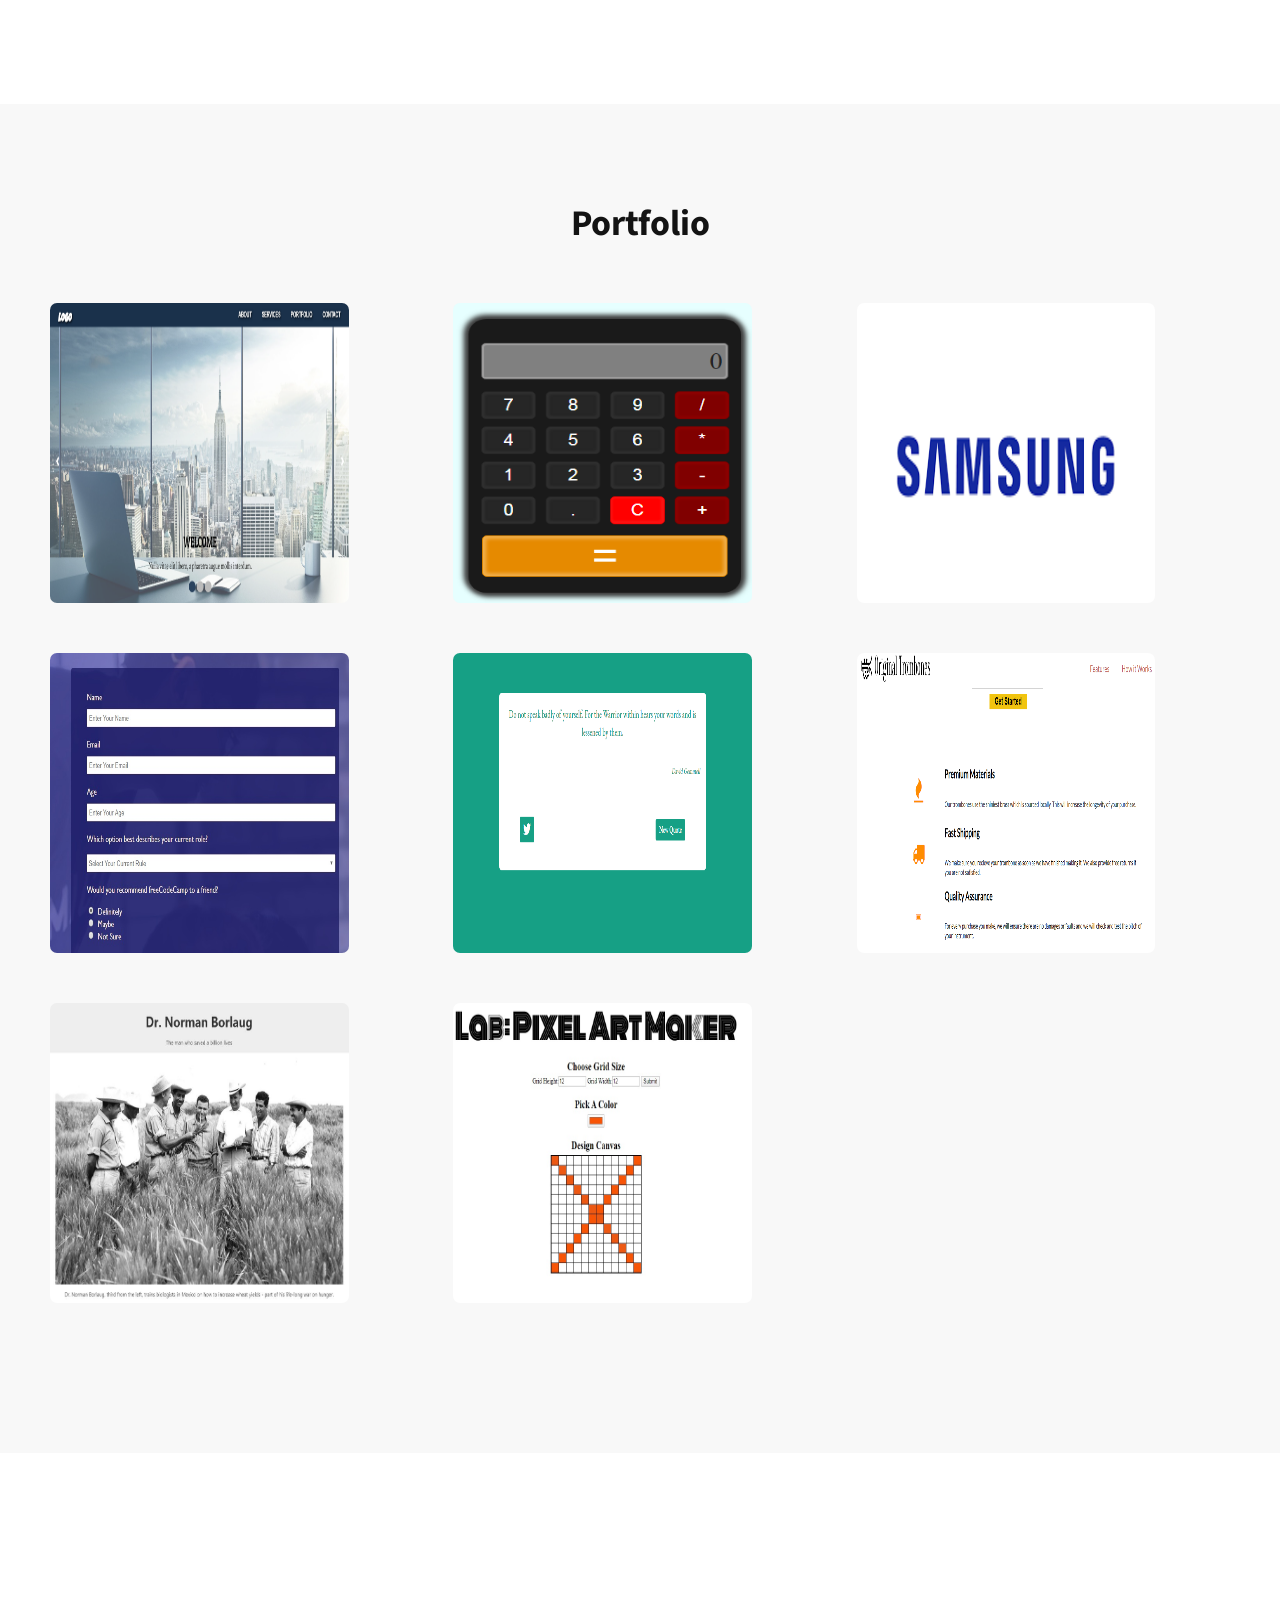
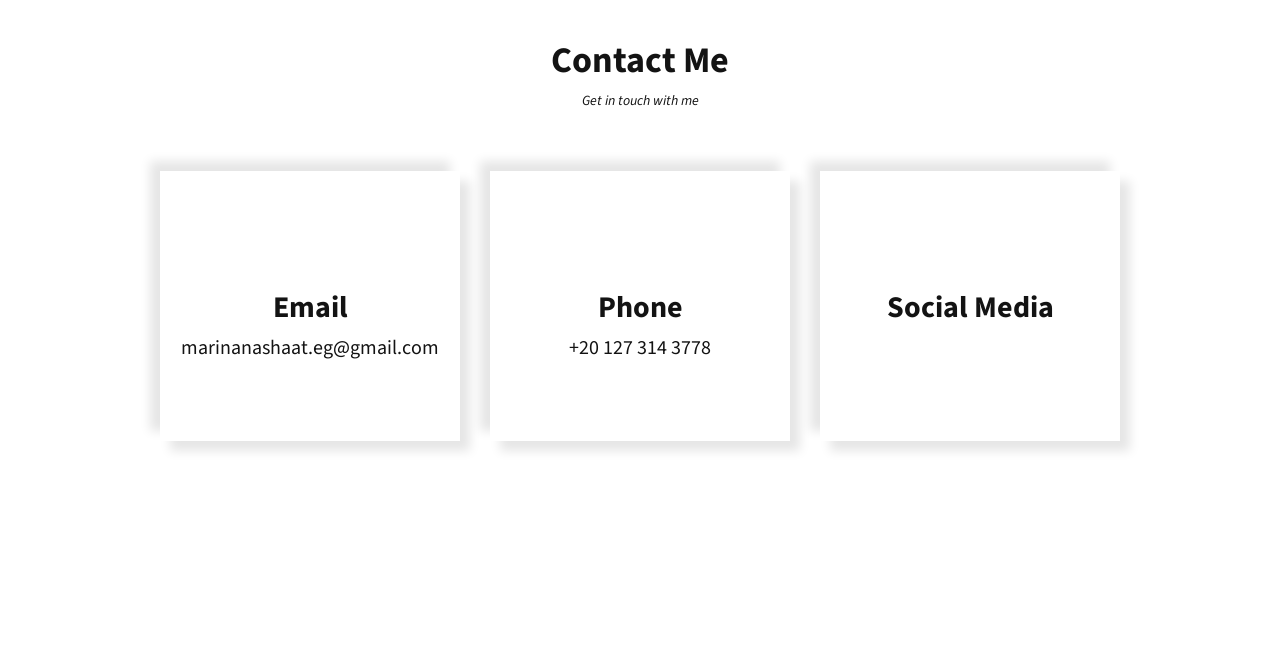
==== commit 5076ecb3: "Create homepage" ====
--- a/index.html
+++ b/index.html
@@ -72,7 +72,7 @@
                 </div>
                 <div class="skills col-md-4">
                     <h2 class="text-center" data-aos="fade-down" data-aos-easing="ease-in-out" data-aos-duration="1400">My Skills</h2>
-                    <span><i class="fab fa-html5" style="color:#ff471a"></i> Html5</span>
+                    <span><i class="fab fa-html5" style="color:#e34c26"></i> Html5</span>
                     <h5 data-aos="fade-left" data-aos-easing="ease-in-out" data-aos-duration="1400">95%</h5>
                     <div class="html-div progress ">
                         <div class="progress-bar " style="width:95%" data-aos="fade-right" data-aos-easing="ease-in-out" data-aos-duration="1200">
@@ -80,7 +80,7 @@
                     </div>
 
 
-                    <span><i class="fab fa-css3-alt" style="color:#0066ff"></i> CSS3</span>
+                    <span><i class="fab fa-css3-alt" style="color:#264de4"></i> CSS3</span>
                     <h5 data-aos="fade-left" data-aos-easing="ease-in-out" data-aos-duration="1400">95%</h5>
 
                     <div class="css-div progress">
@@ -88,7 +88,7 @@
                         </div>
                     </div>
 
-                    <span><i class="fab fa-js-square"style="color:#cca300"></i> JavaScript</span>
+                    <span><i class="fab fa-js-square" style="color:#f0db4f"></i> JavaScript</span>
                     <h5 data-aos="fade-left" data-aos-easing="ease-in-out" data-aos-duration="1400">90%</h5>
 
                     <div class="js-div progress">
@@ -103,8 +103,14 @@
                         <div class="progress-bar " style="width:90%" data-aos="fade-right" data-aos-easing="ease-in-out" data-aos-duration="1300">
                         </div>
                     </div>
-
-                    <span><i class="fab fa-bootstrap"style="color:#7a00cc"></i> Bootstrap</span>
+                    <span><i class="fab fa-react" style="color:#61dbfb"></i> React</span>
+                    <h5 data-aos="fade-left" data-aos-easing="ease-in-out" data-aos-duration="1400">80%</h5>
+
+                    <div class="css-div progress">
+                        <div class="progress-bar " style="width:80%" data-aos="fade-right" data-aos-easing="ease-in-out" data-aos-duration="1200">
+                        </div>
+                    </div>
+                    <span><i class="fab fa-bootstrap" style="color:#7a00cc"></i> Bootstrap</span>
                     <h5 data-aos="fade-left" data-aos-easing="ease-in-out" data-aos-duration="1400">90%</h5>
 
                     <div class="bootstrap-div progress">
@@ -287,14 +293,14 @@
                         <div class="row-div text-center" data-aos="fade-right" data-aos-easing="linear" data-aos-duration="1500">
                             <i class="fas fa-envelope" style="font-size: 50px;color: #003366; padding-top: 50px;" data-aos="flip-left" data-aos-easing="ease-out-cubic" data-aos-duration="3000"></i>
                             <h2>Email</h2>
-                            <span> marinanashaat95@yahoo.com</span>
+                            <span> marinanashaat.eg@gmail.com</span>
                         </div>
                     </div>
                     <div class="col-md-4">
                         <div class="row-div text-center" data-aos="fade-up" data-aos-easing="linear" data-aos-duration="1500">
                             <i class="fas fa-mobile-alt" style="font-size: 50px;color: #003366; padding-top: 50px;" data-aos="flip-left" data-aos-easing="ease-out-cubic" data-aos-duration="3000"></i>
                             <h2>Phone</h2>
-                            <span>+201273143778</span>
+                            <span>+20 127 314 3778</span>
                         </div>
                     </div>
                     <div class="col-md-4">
--- a/style.css
+++ b/style.css
@@ -113,7 +113,15 @@
     border-color: white;
 }
 
-@media screen and (max-width: 767px) {
+@media screen and (max-width: 320px) {
+    .navbar-default .navbar-nav li {
+        font-size: .9em;
+        text-align: center;
+        padding: 0 10px 0 5px;
+    }
+}
+
+@media screen and (min-width: 321px) {
     .navbar-default .navbar-nav li {
         font-size: .9em;
         text-align: center;
@@ -399,7 +407,6 @@
 }
 
 .contact-btn {
-    color: #003366;
     font-size: 55px;
 }
 
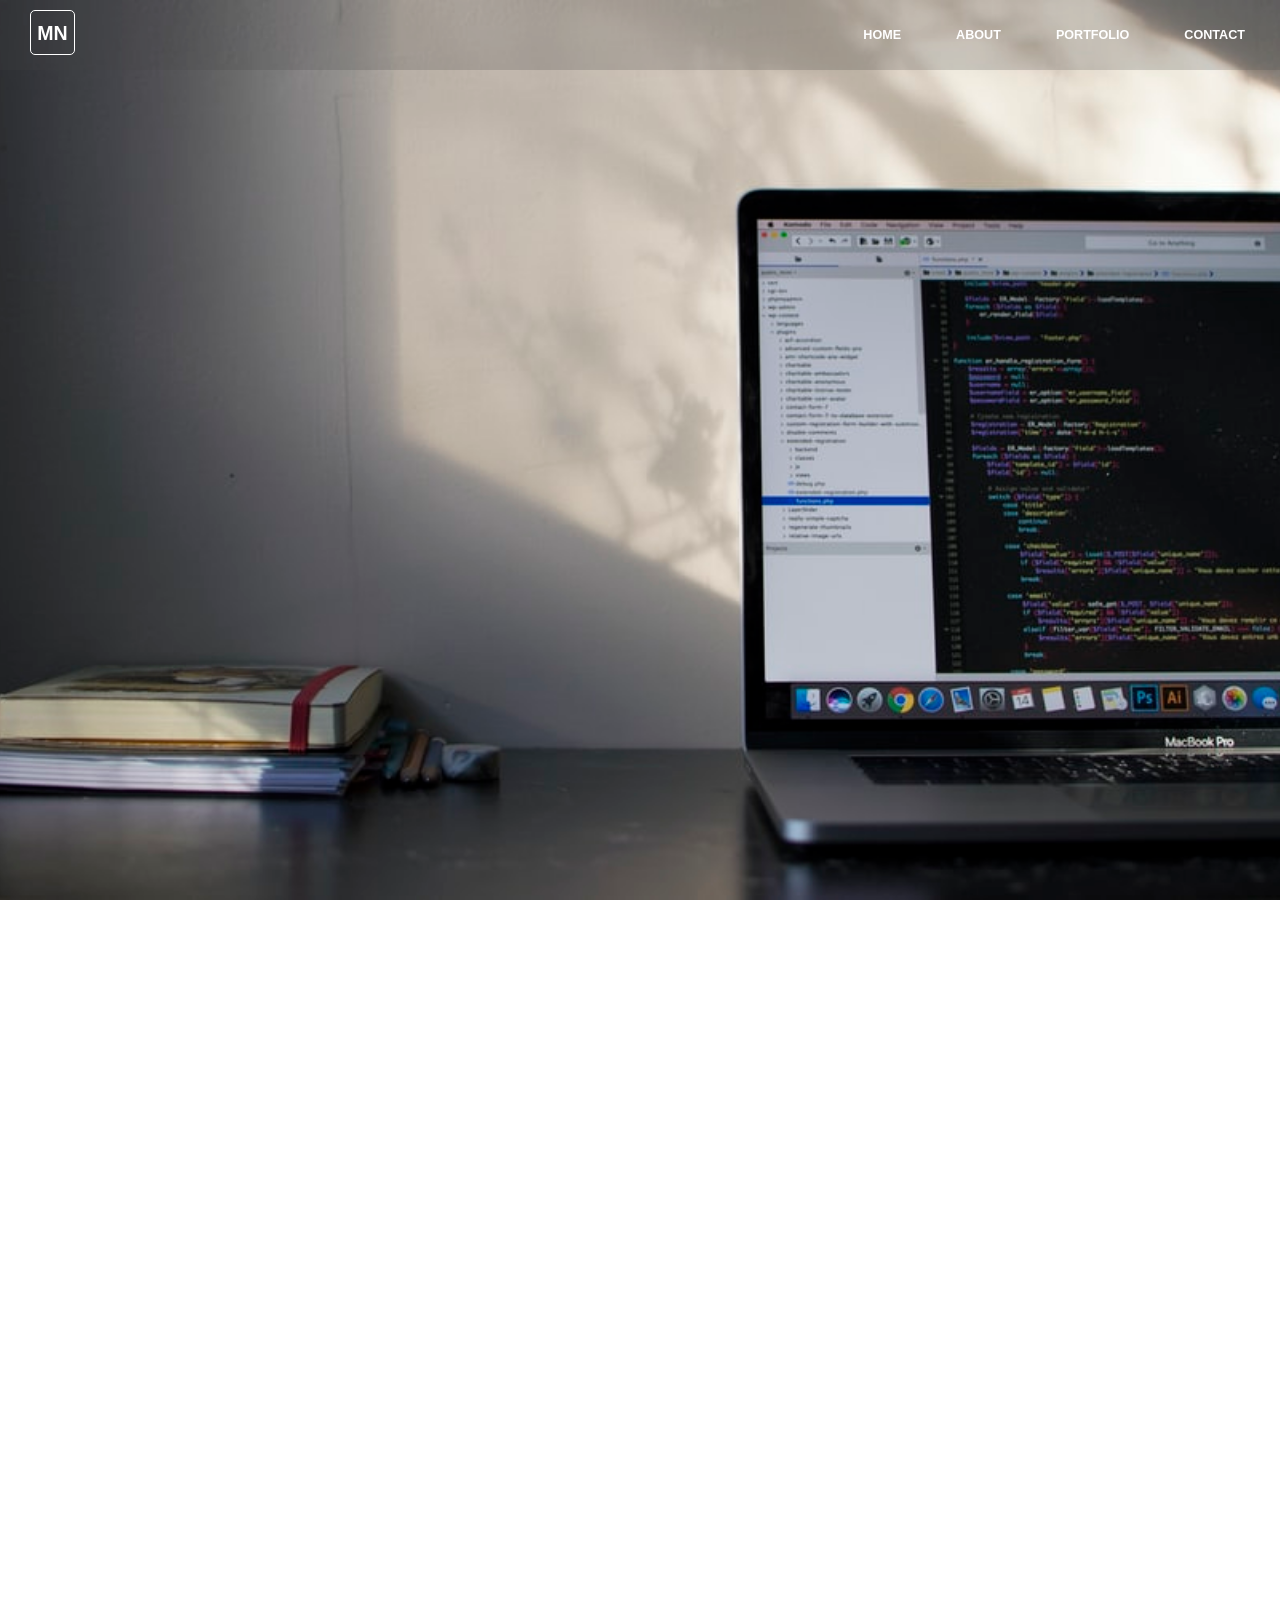
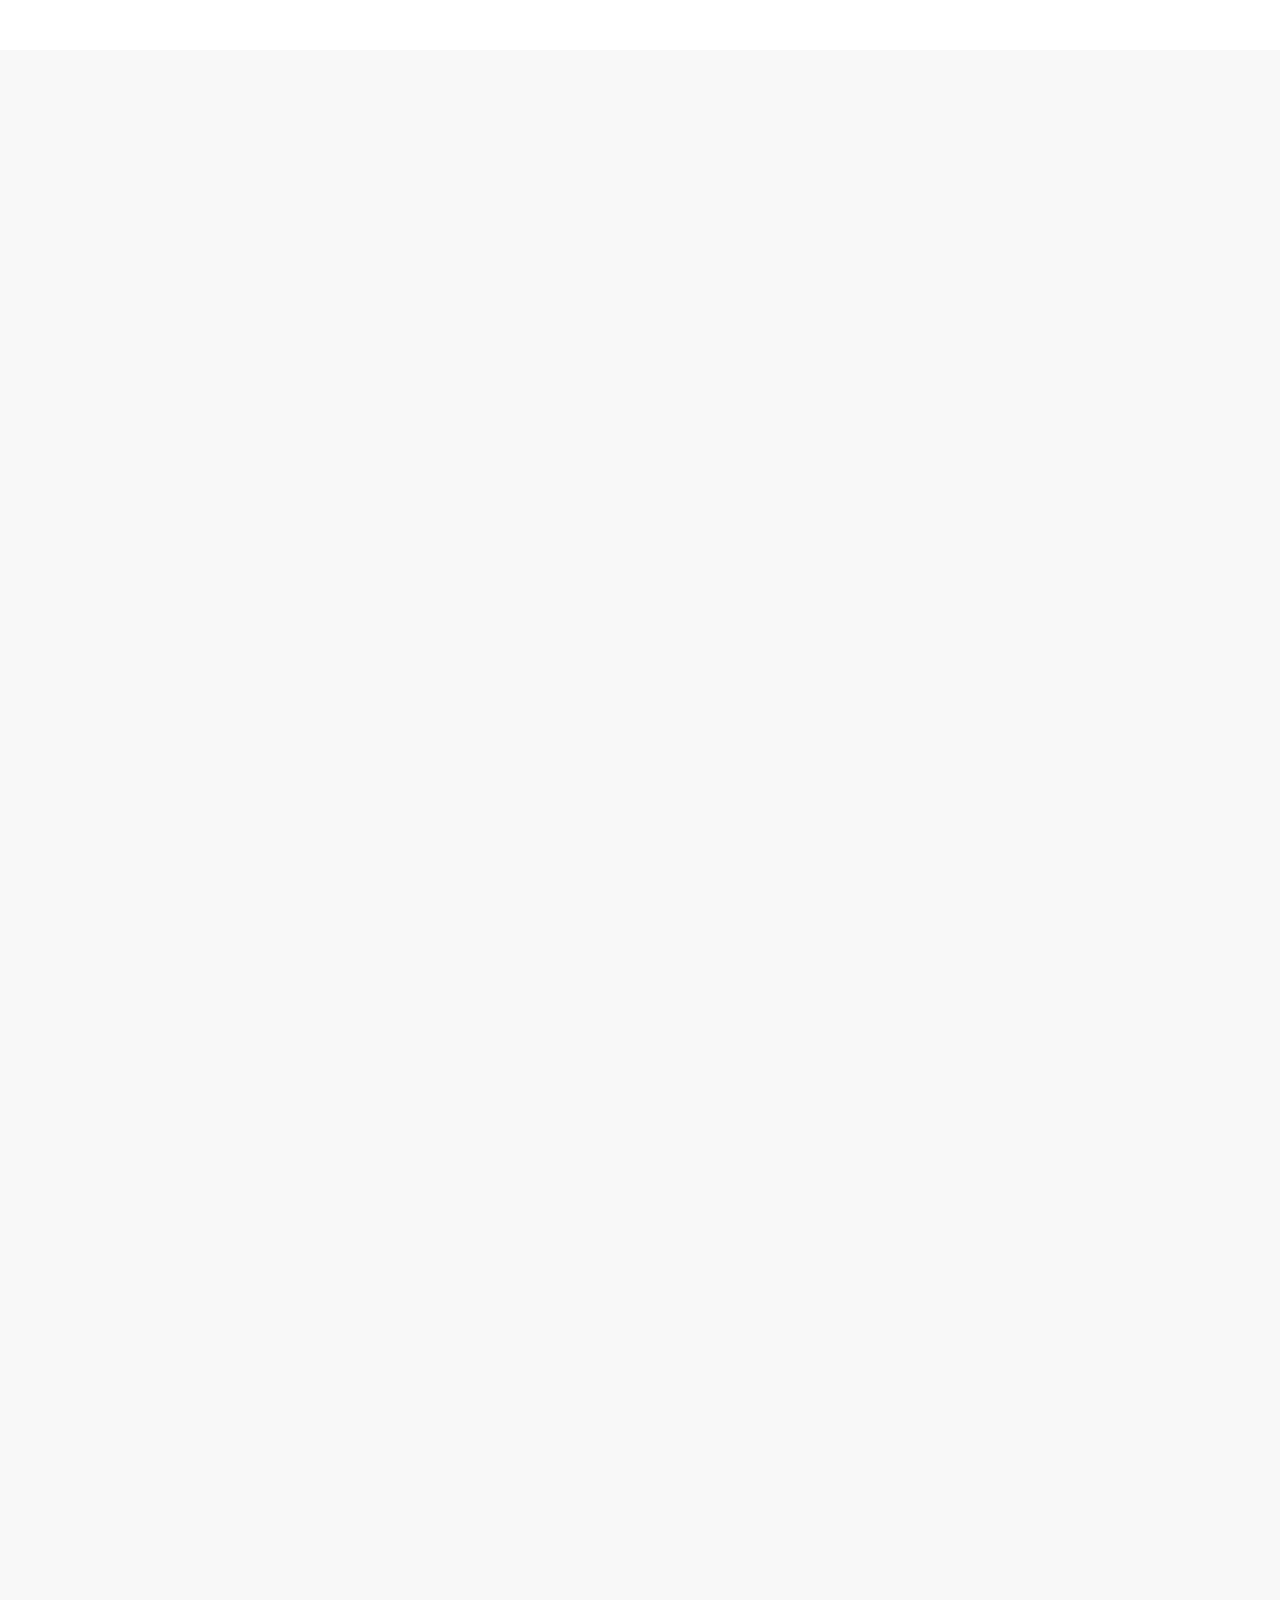
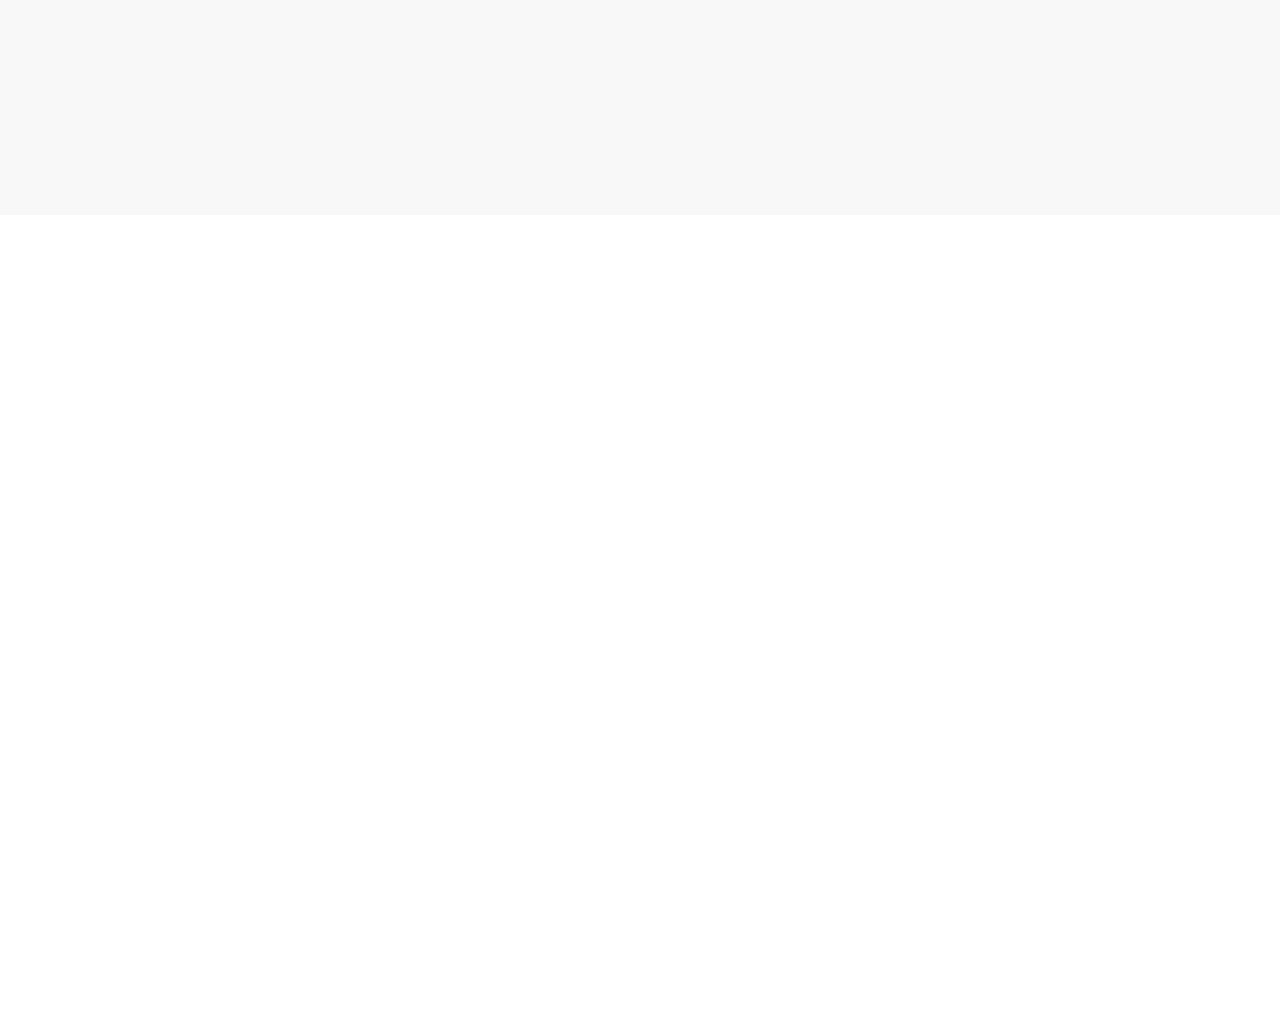
==== commit 848b45b0: "my portfolio" ====
--- a/index.html
+++ b/index.html
@@ -1,326 +1,392 @@
-<!DOCTYPE html>
-<html lang="en">
-
-<head>
-    <title>My Portfolio</title>
-    <meta charset="utf-8">
-    <meta name="viewport" content="width=device-width, initial-scale=1.0">
-
-    <link href="style.css" rel="stylesheet">
-    <link href="https://use.fontawesome.com/releases/v5.8.2/css/all.css" rel="stylesheet" />
-    <link rel="stylesheet" href="https://maxcdn.bootstrapcdn.com/bootstrap/3.4.1/css/bootstrap.min.css">
-    <script src="https://ajax.googleapis.com/ajax/libs/jquery/3.4.1/jquery.min.js"></script>
-
-    <script src="https://maxcdn.bootstrapcdn.com/bootstrap/3.4.1/js/bootstrap.min.js"></script>
-
-    <link href="https://fonts.googleapis.com/css2?family=Source+Sans+Pro:ital,wght@0,200;0,300;0,400;0,600;0,700;0,900;1,200;1,300;1,400;1,600;1,700;1,900&display=swap" rel="stylesheet">
-    <link href="https://fonts.googleapis.com/css2?family=Rochester&display=swap" rel="stylesheet">
-    <link rel="stylesheet" href="https://cdnjs.cloudflare.com/ajax/libs/font-awesome/4.7.0/css/font-awesome.min.css">
-    <link href="https://unpkg.com/aos@2.3.1/dist/aos.css" rel="stylesheet">
-    <script src="https://unpkg.com/aos@2.3.1/dist/aos.js"></script>
-</head>
-
-<body>
-    <nav class="navbar navbar-default navbar-fixed-top " data-aos="fade-down" data-aos-easing="linear" data-aos-duration="1000">
-        <div class="container-fluid">
-            <div class="navbar-header">
-                <button type="button" class="navbar-toggle collapsed" data-toggle="collapse" data-target="#navbar" aria-expanded="false" aria-controls="navbar">
-                        <span class="glyphicon glyphicon-menu-hamburger" aria-hidden="true"></span>
-                </button>
-
-            </div>
-            <div id="navbar" class="collapse navbar-collapse">
-                <ul class="nav navbar-nav navbar-right">
-                    <li id="about-link"> <a class="menu-item-1" href="#about-me">About</a></li>
-                    <li id="porto-link"><a class="menu-item-2" href="#projects">Portfolio</a></li>
-                    <li id="contact-link"> <a class="menu-item-3" href="#contact">Contact</a></li>
-
-                </ul>
-            </div>
-        </div>
-    </nav>
-    <button class="btn" type="button" id="topBtn">
-            <i class="fas fa-arrow-up"></i>        </button>
-
-    <main>
-        <div id="welcome-section" class="container">
-
-            <div class="row">
-                <div class="col-md-6 div-welcome">
-                    <h1 class="text-center" data-aos="fade-down" data-aos-easing="linear" data-aos-duration="1500">I am Marina Nashaat</h1>
-                    <P class="text-center" data-aos="fade-up" data-aos-easing="linear" data-aos-duration="1200">Front End Developer</P>
-                </div>
-            </div>
-        </div>
-        <section id="about-me" class="container">
-            <div class="row">
-                <div class="personal-info col-md-6 ">
-                    <div class="img-div" data-aos="zoom-in" data-aos-easing="linear" data-aos-duration="1800">
-                        <img src="Img/mypic.png" alt="personal photo" class="img-circle">
-
-                    </div>
-
-                    <div class="info-div text-center">
-                        <h2 data-aos="fade-down" data-aos-easing="linear" data-aos-duration="1500"> Marina Nashaat</h2>
-                        <h4 data-aos="fade-down" data-aos-easing="linear" data-aos-duration="1700">Front End Developer</h4>
-                        <p style="text-align: justify" data-aos="fade-down" data-aos-easing="linear" data-aos-duration="1900">
-                            I am a self-taught front-end developer from Cairo, Egypt. Having a bachelor's degree of Computer Science from faculty of Computer and Information, Computer System department, Ain Shams University in 2018. I like to code things from scratch and have a
-                            serious passion for learning web development and designing web pages that can run across devices using the latest technologies available. In my free time I like reading books, listening music, and learning new things.
-                        </p>
-                    </div>
-
-                </div>
-                <div class="skills col-md-4">
-                    <h2 class="text-center" data-aos="fade-down" data-aos-easing="ease-in-out" data-aos-duration="1400">My Skills</h2>
-                    <span><i class="fab fa-html5" style="color:#e34c26"></i> Html5</span>
-                    <h5 data-aos="fade-left" data-aos-easing="ease-in-out" data-aos-duration="1400">95%</h5>
-                    <div class="html-div progress ">
-                        <div class="progress-bar " style="width:95%" data-aos="fade-right" data-aos-easing="ease-in-out" data-aos-duration="1200">
-                        </div>
-                    </div>
-
-
-                    <span><i class="fab fa-css3-alt" style="color:#264de4"></i> CSS3</span>
-                    <h5 data-aos="fade-left" data-aos-easing="ease-in-out" data-aos-duration="1400">95%</h5>
-
-                    <div class="css-div progress">
-                        <div class="progress-bar " style="width:95%" data-aos="fade-right" data-aos-easing="ease-in-out" data-aos-duration="1200">
-                        </div>
-                    </div>
-
-                    <span><i class="fab fa-js-square" style="color:#f0db4f"></i> JavaScript</span>
-                    <h5 data-aos="fade-left" data-aos-easing="ease-in-out" data-aos-duration="1400">90%</h5>
-
-                    <div class="js-div progress">
-                        <div class="progress-bar" style="width:90%" data-aos="fade-right" data-aos-easing="ease-in-out" data-aos-duration="1300">
-                        </div>
-                    </div>
-
-                    <span><i class="fas fa-file-code"style="color:#009999"></i> jQuery</span>
-                    <h5 data-aos="fade-left" data-aos-easing="ease-in-out" data-aos-duration="1400">90%</h5>
-
-                    <div class="jQ-div progress">
-                        <div class="progress-bar " style="width:90%" data-aos="fade-right" data-aos-easing="ease-in-out" data-aos-duration="1300">
-                        </div>
-                    </div>
-                    <span><i class="fab fa-react" style="color:#61dbfb"></i> React</span>
-                    <h5 data-aos="fade-left" data-aos-easing="ease-in-out" data-aos-duration="1400">80%</h5>
-
-                    <div class="css-div progress">
-                        <div class="progress-bar " style="width:80%" data-aos="fade-right" data-aos-easing="ease-in-out" data-aos-duration="1200">
-                        </div>
-                    </div>
-                    <span><i class="fab fa-bootstrap" style="color:#7a00cc"></i> Bootstrap</span>
-                    <h5 data-aos="fade-left" data-aos-easing="ease-in-out" data-aos-duration="1400">90%</h5>
-
-                    <div class="bootstrap-div progress">
-                        <div class="progress-bar " style="width:90%" data-aos="fade-right" data-aos-easing="ease-in-out" data-aos-duration="1300">
-                        </div>
-                    </div>
-
-                    <span><i class="fab fa-angular"style="color:#cc0000"></i> Angular</span>
-                    <h5 data-aos="fade-left" data-aos-easing="ease-in-out" data-aos-duration="1400">50%</h5>
-
-                    <div class="angular-div progress">
-                        <div class="progress-bar " style="width:50%" data-aos="fade-right" data-aos-easing="ease-in-out" data-aos-duration="1500">
-                        </div>
-                    </div>
-
-                    <span><i class="fas fa-code"style="color:#3385ff"></i> C++</span>
-                    <h5 data-aos="fade-left" data-aos-easing="ease-in-out" data-aos-duration="1400">80%</h5>
-
-                    <div class="cplus-div progress">
-                        <div class="progress-bar " style="width:80%" data-aos="fade-right" data-aos-easing="ease-in-out" data-aos-duration="1400">
-                        </div>
-                    </div>
-
-                    <span><i class="fas fa-laptop-code"style="color:#990099"></i> C#</span>
-                    <h5 data-aos="fade-left" data-aos-easing="ease-in-out" data-aos-duration="1400">70%</h5>
-
-                    <div class="csharp-div progress">
-                        <div class="progress-bar" style="width:70%" data-aos="fade-right" data-aos-easing="ease-in-out" data-aos-duration="1400">
-                        </div>
-                    </div>
-
-                    <span><i class="fab fa-java"style="color:#ff3300"></i> Java</span>
-                    <h5 data-aos="fade-left" data-aos-easing="ease-in-out" data-aos-duration="1400">80%</h5>
-
-                    <div class="java-div progress">
-                        <div class="progress-bar " style="width:80%" data-aos="fade-right" data-aos-easing="ease-in-out" data-aos-duration="1400">
-                        </div>
-                    </div>
-
-                </div>
-            </div>
-        </section>
-
-        <section id="projects" class="container">
-            <h1 id="project-header" data-aos="fade-down" data-aos-easing="ease-in-out" data-aos-duration="1400">Portfolio
-                </h2>
-                <div class="row">
-                    <div class="col-md-4" data-aos="zoom-in-right" data-aos-easing="linear" data-aos-duration="1500">
-                        <div class="project-link">
-                            <a href="https://marinanashaat.github.io/Corporate-Page/" target="_blank" class="project-tile">
-                                <div class="project-div">
-                                    <img class="project-img" src="Img/corporate_img.png" alt="project" />
-                                    <div class="project-title">
-                                        <h2>
-                                            Corporate Page
-                                        </h2>
-                                    </div>
-                                </div>
-                            </a>
-                        </div>
-                    </div>
-
-                    <div class="col-md-4" data-aos="zoom-in" data-aos-easing="linear" data-aos-duration="1500">
-                        <div class="project-link">
-                            <a href="https://marinanashaat.github.io/JavaScript-Calculator/" target="_blank" class="project-tile">
-                                <div class="project-div">
-                                    <img class="project-img" src="Img/calc_img.png" alt="project" />
-                                    <div class="project-title">
-                                        <h2>
-                                            JavaScript Calculator
-                                        </h2>
-                                    </div>
-                                </div>
-                            </a>
-                        </div>
-                    </div>
-                    <div class="col-md-4" data-aos="zoom-in-left" data-aos-easing="linear" data-aos-duration="1500">
-                        <div class="project-link">
-                            <a href="https://marinanashaat.github.io/Samsung-Products-Land/" target="_blank" class="project-tile">
-                                <div class="project-div">
-                                    <img class="project-img" src="Img/sam_img.jpg" alt="project" />
-                                    <div class="project-title">
-                                        <h2>
-                                            Samsung Landing Page
-                                        </h2>
-                                    </div>
-                                </div>
-                            </a>
-                        </div>
-
-                    </div>
-                </div>
-                <div class="row">
-                    <div class="col-md-4" data-aos="zoom-in-right" data-aos-easing="linear" data-aos-duration="1500">
-                        <div class="project-link">
-                            <a href="https://marinanashaat.github.io/Build-a-Survey-Form/" target="_blank" class="project-tile">
-                                <div class="project-div">
-                                    <img class="project-img" src="Img/survey_img.jpg" alt="project" />
-                                    <div class="project-title">
-                                        <h2>
-                                            Survey Form
-                                        </h2>
-                                    </div>
-                                </div>
-                            </a>
-                        </div>
-                    </div>
-                    <div class="col-md-4" data-aos="zoom-out" data-aos-easing="linear" data-aos-duration="1500">
-                        <div class="project-link">
-                            <a href="https://marinanashaat.github.io/Random-Quote/" target="_blank" class="project-tile">
-                                <div class="project-div">
-                                    <img class="project-img" src="Img/quote_img.png" alt="project" />
-                                    <div class="project-title">
-                                        <h2>
-                                            Random Quote Machine
-                                        </h2>
-                                    </div>
-                                </div>
-                            </a>
-                        </div>
-                    </div>
-
-                    <div class="col-md-4" data-aos="zoom-in-left" data-aos-easing="linear" data-aos-duration="1500">
-                        <div class="project-link">
-                            <a href="https://marinanashaat.github.io/Build-a-Product-Landing-Page/" target="_blank" class="project-tile">
-                                <div class="project-div">
-                                    <img class="project-img" src="Img/tromb_img.jpg" alt="project" />
-                                    <div class="project-title">
-                                        <h2>
-                                            Trombones Landing Page
-                                        </h2>
-                                    </div>
-                                </div>
-                            </a>
-                        </div>
-                    </div>
-                </div>
-                <div class="row">
-                    <div class="col-md-4" data-aos="zoom-in-right" data-aos-easing="linear" data-aos-duration="1500">
-                        <div class="project-link">
-                            <a href="https://marinanashaat.github.io/Build-a-Tribute-Page/" target="_blank" class="project-tile">
-                                <div class="project-div">
-                                    <img class="project-img" src="Img/tribute_img.jpg" alt="project" />
-                                    <div class="project-title">
-                                        <h2>
-                                            Tribute Page
-                                        </h2>
-                                    </div>
-                                </div>
-                            </a>
-                        </div>
-                    </div>
-                    <div class="col-md-4" data-aos="zoom-out" data-aos-easing="linear" data-aos-duration="1500">
-                        <div class="project-link">
-                            <a href="https://marinanashaat.github.io/PixerArtMaker/" target="_blank" class="project-tile">
-                                <div class="project-div">
-                                    <img class="project-img" src="Img/pixel_img.jpg" alt="project" />
-                                    <div class="project-title">
-                                        <h2>
-                                            Pixel Maker
-                                        </h2>
-                                    </div>
-                                </div>
-                            </a>
-                        </div>
-                    </div>
-                </div>
-
-        </section>
-
-        <section id="contact" class="container">
-            <div class="contact-header">
-                <h1 data-aos="fade-down" data-aos-easing="linear" data-aos-duration="1500">Contact Me</h1>
-                <p data-aos="fade-right" data-aos-easing="linear" data-aos-duration="1600">Get in touch with me</p>
-
-            </div>
-            <div class="contact-links">
-                <div class="row">
-                    <div class="col-md-4">
-                        <div class="row-div text-center" data-aos="fade-right" data-aos-easing="linear" data-aos-duration="1500">
-                            <i class="fas fa-envelope" style="font-size: 50px;color: #003366; padding-top: 50px;" data-aos="flip-left" data-aos-easing="ease-out-cubic" data-aos-duration="3000"></i>
-                            <h2>Email</h2>
-                            <span> marinanashaat.eg@gmail.com</span>
-                        </div>
-                    </div>
-                    <div class="col-md-4">
-                        <div class="row-div text-center" data-aos="fade-up" data-aos-easing="linear" data-aos-duration="1500">
-                            <i class="fas fa-mobile-alt" style="font-size: 50px;color: #003366; padding-top: 50px;" data-aos="flip-left" data-aos-easing="ease-out-cubic" data-aos-duration="3000"></i>
-                            <h2>Phone</h2>
-                            <span>+20 127 314 3778</span>
-                        </div>
-                    </div>
-                    <div class="col-md-4">
-                        <div class="row-div text-center" data-aos="fade-left" data-aos-easing="linear" data-aos-duration="1500">
-                            <i class="fas fa-users" style="font-size: 50px;color: #003366; padding-top: 50px;" data-aos="flip-left" data-aos-easing="ease-out-cubic" data-aos-duration="3000"></i>
-                            <h2>Social Media</h2>
-                            <a href="https://www.linkedin.com/in/marina-nashaat" target="_blank" class="btn contact-btn" data-toggle="tooltip" title="LinkedIn" data-placement="bottom" data-aos="flip-down" data-aos-easing="ease-out-cubic" data-aos-duration="2500"><i class="fab fa-linkedin"style="font-size: 30px;color: #003366"></i></a>
-                            <a id="profile-link" href="https://github.com/marinanashaat" target="_blank" class="btn contact-btn" data-toggle="tooltip" title="GitHub" data-placement="bottom" data-aos="flip-up" data-aos-easing="ease-out-cubic" data-aos-duration="2500"><i class="fab fa-github" style="font-size: 30px;color: #003366"></i></a>
-                        </div>
-                    </div>
-                </div>
-
-
-
-            </div>
-        </section>
-    </main>
-
-    <script src="script.js "></script>
-
-</body>
-
+<!DOCTYPE html>
+<html lang="en">
+
+<head>
+    <title>My Portfolio</title>
+    <meta charset="utf-8">
+    <meta name="viewport" content="width=device-width, initial-scale=1.0">
+    <link rel="stylesheet" href="Lib/bootstrap/css/bootstrap.min.css">
+
+    <link rel="stylesheet" href="Fonts/Google Fonts/css/css2.css">
+
+    <link rel="stylesheet" href="Fonts/Fonts-Awesome/css/all.min.css">
+    <link href="Plugins/Aos/css/aos.css" rel="stylesheet">
+    <link href="css/style.css" rel="stylesheet">
+
+</head>
+
+<body>
+    <nav class="navbar navbar-default navbar-fixed-top ">
+        <div class="container-fluid">
+            <div class="navbar-header">
+                <a class="navbar-brand d-block text-center float-left logo" href="index.html">MN</a>
+                <button type="button" class="navbar-toggle collapsed" data-toggle="collapse" data-target="#navbar"
+                    aria-expanded="false" aria-controls="navbar">
+                    <span class="glyphicon glyphicon-menu-hamburger" aria-hidden="true"></span>
+                </button>
+
+            </div>
+            <div id="navbar" class="collapse navbar-collapse">
+                <ul class="nav navbar-nav navbar-right">
+                    <li id="home-link"> <a class="menu-item" href="#welcome-section">Home</a></li>
+                    <li id="about-link"> <a class="menu-item-1" href="#about-me">About</a></li>
+                    <li id="porto-link"><a class="menu-item-2" href="#projects">Portfolio</a></li>
+                    <li id="contact-link"> <a class="menu-item-3" href="#contact">Contact</a></li>
+
+                </ul>
+            </div>
+        </div>
+    </nav>
+    <button class="btn" type="button" id="topBtn">
+        <i class="fas fa-arrow-up"></i> </button>
+
+    <main>
+        <div id="welcome-section" class="container">
+
+            <div class="row">
+                <div class="col-md-6 div-welcome">
+                    <h1 class="text-center" data-aos="fade-right" data-aos-easing="linear" data-aos-delay="0">I am
+                        Marina Nashaat</h1>
+                    <P class="text-center" data-aos="fade-right" data-aos-easing="linear" data-aos-duration="0">Front
+                        End Developer</P>
+                </div>
+            </div>
+        </div>
+        <section id="about-me" class="container">
+            <div class="row">
+                <div class="personal-info col-md-6" data-aos="fade-up" data-aos-easing="linear" data-aos-delay="0">
+                    <div class="img-div">
+                        <img src="images/about/mypic.png" alt="personal photo" class="img-circle">
+
+                    </div>
+
+                    <div class="info-div text-center">
+                        <h2> Marina Nashaat</h2>
+                        <h4>Front End Developer</h4>
+                        <p style="text-align: justify">
+                            I am a self-taught front-end developer from Cairo, Egypt. Having a bachelor's degree of
+                            Computer Science from faculty of Computer and Information, Computer System department, Ain
+                            Shams University in 2018. I like to code things from scratch and have a
+                            serious passion for learning web development and designing web pages that can run across
+                            devices using the latest technologies available. In my free time I like reading books,
+                            listening music, and learning new things.
+                        </p>
+                    </div>
+
+                </div>
+                <div class="skills col-md-4" data-aos="fade-up" data-aos-easing="linear" data-aos-duration="1000"
+                    data-aos-delay="100">
+                    <h2 class="text-center">My Skills</h2>
+                    <span><i class="fab fa-html5" style="color:#ff471a"></i> Html5</span>
+                    <h5>95%</h5>
+                    <div class="html-div progress ">
+                        <div class="progress-bar " style="width:95%">
+                        </div>
+                    </div>
+
+
+                    <span><i class="fab fa-css3-alt" style="color:#0066ff"></i> CSS3</span>
+                    <h5>95%</h5>
+
+                    <div class="css-div progress">
+                        <div class="progress-bar " style="width:95%">
+                        </div>
+                    </div>
+
+                    <span><i class="fab fa-js-square" style="color:#cca300"></i> JavaScript</span>
+                    <h5>90%</h5>
+
+                    <div class="js-div progress">
+                        <div class="progress-bar" style="width:90%">
+                        </div>
+                    </div>
+
+                    <span><i class="fas fa-file-code" style="color:#009999"></i> jQuery</span>
+                    <h5>90%</h5>
+
+                    <div class="jQ-div progress">
+                        <div class="progress-bar " style="width:90%">
+                        </div>
+                    </div>
+
+                    <span><i class="fab fa-bootstrap" style="color:#7a00cc"></i> Bootstrap</span>
+                    <h5>90%</h5>
+
+                    <div class="bootstrap-div progress">
+                        <div class="progress-bar " style="width:90%">
+                        </div>
+                    </div>
+
+                    <span><i class="fab fa-angular" style="color:#cc0000"></i> Angular 2+</span>
+                    <h5>80%</h5>
+
+                    <div class="angular-div progress">
+                        <div class="progress-bar " style="width:80%">
+                        </div>
+                    </div>
+
+                    <span><i class="fas fa-code" style="color:#3385ff"></i> C++</span>
+                    <h5>80%</h5>
+
+                    <div class="cplus-div progress">
+                        <div class="progress-bar " style="width:80%">
+                        </div>
+                    </div>
+
+                    <span><i class="fas fa-laptop-code" style="color:#990099"></i> C#</span>
+                    <h5>70%</h5>
+
+                    <div class="csharp-div progress">
+                        <div class="progress-bar" style="width:70%">
+                        </div>
+                    </div>
+
+                    <span><i class="fab fa-java" style="color:#ff3300"></i> Java</span>
+                    <h5>80%</h5>
+
+                    <div class="java-div progress">
+                        <div class="progress-bar " style="width:80%">
+                        </div>
+                    </div>
+
+                </div>
+            </div>
+        </section>
+
+        <section id="projects" class="container">
+            <h1 id="project-header" data-aos="fade-up" data-aos-easing="ease-in-out" data-aos-delay="0">Portfolio
+                </h2>
+                <div class="container" data-aos="fade-up" data-aos-easing="ease-in-out" data-aos-delay="200">
+
+                    <div class="row">
+                        <div class="col-md-6 col-lg-4 col-xl-3 pro-col-div">
+                            <div class="project-link">
+                                <a href="https://marinanashaat.github.io/angular-registration-form/" target="_blank"
+                                    class="project-tile">
+                                    <div class="project-div">
+                                        <img class="project-img" src="images/projects/reg-form.png" alt="project" />
+                                        <div class="project-title">
+                                            <h2>
+                                                Angular Registration Form
+                                            </h2>
+                                        </div>
+                                    </div>
+                                </a>
+                            </div>
+                        </div>
+                        <div class="col-md-6 col-lg-4 col-xl-3 pro-col-div">
+                            <div class="project-link">
+                                <a href="https://marinanashaat.github.io/Edumy-LMS/" target="_blank"
+                                    class="project-tile">
+                                    <div class="project-div">
+                                        <img class="project-img" src="images/projects/edumy.png" alt="project" />
+                                        <div class="project-title">
+                                            <h2>
+                                                Edumy Template
+                                            </h2>
+                                        </div>
+                                    </div>
+                                </a>
+                            </div>
+                        </div>
+                        <div class="col-md-6 col-lg-4 col-xl-3 pro-col-div">
+                            <div class="project-link">
+                                <a href="https://marinanashaat.github.io/angular-calculator/" target="_blank"
+                                    class="project-tile">
+                                    <div class="project-div">
+                                        <img class="project-img" src="images/projects/ang-calc.png" alt="project" />
+                                        <div class="project-title">
+                                            <h2>
+                                                Angular Calculator
+                                            </h2>
+                                        </div>
+                                    </div>
+                                </a>
+                            </div>
+                        </div>
+                        <div class="col-md-6 col-lg-4 col-xl-3 pro-col-div">
+                            <div class="project-link">
+                                <a href="https://marinanashaat.github.io/Simone-Portfolio/" target="_blank"
+                                    class="project-tile">
+                                    <div class="project-div">
+                                        <img class="project-img" src="images/projects/simone.png" alt="project" />
+                                        <div class="project-title">
+                                            <h2>
+                                                Simone Portfolio
+                                            </h2>
+                                        </div>
+                                    </div>
+                                </a>
+                            </div>
+                        </div>
+                        <div class="col-md-6 col-lg-4 col-xl-3 pro-col-div">
+                            <div class="project-link">
+                                <a href="https://marinanashaat.github.io/angular-course-form/" target="_blank"
+                                    class="project-tile">
+                                    <div class="project-div">
+                                        <img class="project-img" src="images/projects/new-course.png" alt="project" />
+                                        <div class="project-title">
+                                            <h2>
+                                                Angular Form for creating new course
+                                            </h2>
+                                        </div>
+                                    </div>
+                                </a>
+                            </div>
+                        </div>
+                        <div class="col-md-6 col-lg-4 col-xl-3 pro-col-div">
+                            <div class="project-link">
+                                <a href="https://marinanashaat.github.io/Fokir-Portfolio/" target="_blank"
+                                    class="project-tile">
+                                    <div class="project-div">
+                                        <img class="project-img" src="images/projects/fokir.png" alt="project" />
+                                        <div class="project-title">
+                                            <h2>
+                                                Fokir Portfolio
+                                            </h2>
+                                        </div>
+                                    </div>
+                                </a>
+                            </div>
+                        </div>
+
+
+                        <div class="col-md-6 col-lg-4 col-xl-3 pro-col-div">
+                            <div class="project-link">
+                                <a href="https://marinanashaat.github.io/change-password/" target="_blank"
+                                    class="project-tile">
+                                    <div class="project-div">
+                                        <img class="project-img" src="images/projects/pass-form.png" alt="project" />
+                                        <div class="project-title">
+                                            <h2>
+                                                Angular Form for Changing Password
+                                            </h2>
+                                        </div>
+                                    </div>
+                                </a>
+                            </div>
+                        </div>
+
+                        <div class="col-md-6 col-lg-4 col-xl-3 pro-col-div">
+                            <div class="project-link">
+                                <a href="https://marinanashaat.github.io/Bakery-Template/" target="_blank"
+                                    class="project-tile">
+                                    <div class="project-div">
+                                        <img class="project-img" src="images/projects/bakery.png" alt="project" />
+                                        <div class="project-title">
+                                            <h2>
+                                                Bakery Template
+                                            </h2>
+                                        </div>
+                                    </div>
+                                </a>
+                            </div>
+                        </div>
+
+                        <div class="col-md-6 col-lg-4 col-xl-3 pro-col-div">
+                            <div class="project-link">
+                                <a href="https://marinanashaat.github.io/JavaScript-Calculator/" target="_blank"
+                                    class="project-tile">
+                                    <div class="project-div">
+                                        <img class="project-img" src="images/projects/calc_img.png" alt="project" />
+                                        <div class="project-title">
+                                            <h2>
+                                                JavaScript Calculator
+                                            </h2>
+                                        </div>
+                                    </div>
+                                </a>
+                            </div>
+                        </div>
+                        <div class="col-md-6 col-lg-4 col-xl-3 pro-col-div">
+                            <div class="project-link">
+                                <a href="https://marinanashaat.github.io/Random-Quote/" target="_blank"
+                                    class="project-tile">
+                                    <div class="project-div">
+                                        <img class="project-img" src="images/projects/quote_img.png" alt="project" />
+                                        <div class="project-title">
+                                            <h2>
+                                                Random Quote Machine
+                                            </h2>
+                                        </div>
+                                    </div>
+                                </a>
+                            </div>
+                        </div>
+                        <div class="col-md-6 col-lg-4 col-xl-3 pro-col-div">
+                            <div class="project-link">
+                                <a href="https://marinanashaat.github.io/PixerArtMaker/" target="_blank"
+                                    class="project-tile">
+                                    <div class="project-div">
+                                        <img class="project-img" src="images/projects/pixel_img.jpg" alt="project" />
+                                        <div class="project-title">
+                                            <h2>
+                                                Pixel Maker
+                                            </h2>
+                                        </div>
+                                    </div>
+                                </a>
+                            </div>
+                        </div>
+
+
+
+
+
+
+                    </div>
+                </div>
+
+
+        </section>
+
+        <section id="contact" class="container">
+            <div class="contact-header" data-aos="fade-up" data-aos-easing="linear" data-aos-delay="0">
+                <h1>Contact Me</h1>
+                <p>Get in touch with me</p>
+
+            </div>
+            <div class="contact-links">
+                <div class="row">
+                    <div class="col-md-4" data-aos="fade-up" data-aos-easing="linear" data-aos-delay="100">
+                        <div class="row-div text-center">
+                            <i class="fas fa-envelope" style="font-size: 50px;color: #003366; padding-top: 50px;"></i>
+                            <h2>Email</h2>
+                            <span> marinanashaat.eg@gmail.com</span>
+                        </div>
+                    </div>
+                    <div class="col-md-4" data-aos="fade-up" data-aos-easing="linear" data-aos-delay="200">
+                        <div class="row-div text-center">
+                            <i class="fas fa-mobile-alt" style="font-size: 50px;color: #003366; padding-top: 50px;"></i>
+                            <h2>Phone</h2>
+                            <span>+20 127 314 3778</span>
+                        </div>
+                    </div>
+                    <div class="col-md-4" data-aos="fade-up" data-aos-easing="linear" data-aos-delay="300">
+                        <div class="row-div text-center">
+                            <i class="fas fa-users" style="font-size: 50px;color: #003366; padding-top: 50px;"></i>
+                            <h2>Social Media</h2>
+                            <a href="https://www.linkedin.com/in/marina-nashaat" target="_blank" class="btn contact-btn"
+                                data-toggle="tooltip" title="LinkedIn" data-placement="bottom"><i
+                                    class="fab fa-linkedin" style="font-size: 30px;color: #003366"></i></a>
+                            <a id="profile-link" href="https://github.com/marinanashaat" target="_blank"
+                                class="btn contact-btn" data-toggle="tooltip" title="GitHub" data-placement="bottom"><i
+                                    class="fab fa-github" style="font-size: 30px;color: #003366"></i></a>
+                        </div>
+                    </div>
+                </div>
+
+
+
+            </div>
+        </section>
+    </main>
+    <script src="Lib/jquery/jquery.min.js"></script>
+    <script src="Lib/bootstrap/js/bootstrap.min.js"></script>
+
+    <script src="Plugins/Aos/Js/aos.js"></script>
+    <script src="js/script.js "></script>
+
+</body>
+
 </html>
--- a/Fonts/Google Fonts/css/css2.css
+++ b/Fonts/Google Fonts/css/css2.css
@@ -0,0 +1,756 @@
+/* cyrillic-ext */
+@font-face {
+  font-family: 'Source Sans Pro';
+  font-style: italic;
+  font-weight: 200;
+  font-display: swap;
+  src: url(https://fonts.gstatic.com/s/sourcesanspro/v18/6xKwdSBYKcSV-LCoeQqfX1RYOo3qPZYokSdh18Smxg.woff2) format('woff2');
+  unicode-range: U+0460-052F, U+1C80-1C88, U+20B4, U+2DE0-2DFF, U+A640-A69F, U+FE2E-FE2F;
+}
+/* cyrillic */
+@font-face {
+  font-family: 'Source Sans Pro';
+  font-style: italic;
+  font-weight: 200;
+  font-display: swap;
+  src: url(https://fonts.gstatic.com/s/sourcesanspro/v18/6xKwdSBYKcSV-LCoeQqfX1RYOo3qPZYokSdo18Smxg.woff2) format('woff2');
+  unicode-range: U+0400-045F, U+0490-0491, U+04B0-04B1, U+2116;
+}
+/* greek-ext */
+@font-face {
+  font-family: 'Source Sans Pro';
+  font-style: italic;
+  font-weight: 200;
+  font-display: swap;
+  src: url(https://fonts.gstatic.com/s/sourcesanspro/v18/6xKwdSBYKcSV-LCoeQqfX1RYOo3qPZYokSdg18Smxg.woff2) format('woff2');
+  unicode-range: U+1F00-1FFF;
+}
+/* greek */
+@font-face {
+  font-family: 'Source Sans Pro';
+  font-style: italic;
+  font-weight: 200;
+  font-display: swap;
+  src: url(https://fonts.gstatic.com/s/sourcesanspro/v18/6xKwdSBYKcSV-LCoeQqfX1RYOo3qPZYokSdv18Smxg.woff2) format('woff2');
+  unicode-range: U+0370-03FF;
+}
+/* vietnamese */
+@font-face {
+  font-family: 'Source Sans Pro';
+  font-style: italic;
+  font-weight: 200;
+  font-display: swap;
+  src: url(https://fonts.gstatic.com/s/sourcesanspro/v18/6xKwdSBYKcSV-LCoeQqfX1RYOo3qPZYokSdj18Smxg.woff2) format('woff2');
+  unicode-range: U+0102-0103, U+0110-0111, U+0128-0129, U+0168-0169, U+01A0-01A1, U+01AF-01B0, U+1EA0-1EF9, U+20AB;
+}
+/* latin-ext */
+@font-face {
+  font-family: 'Source Sans Pro';
+  font-style: italic;
+  font-weight: 200;
+  font-display: swap;
+  src: url(https://fonts.gstatic.com/s/sourcesanspro/v18/6xKwdSBYKcSV-LCoeQqfX1RYOo3qPZYokSdi18Smxg.woff2) format('woff2');
+  unicode-range: U+0100-024F, U+0259, U+1E00-1EFF, U+2020, U+20A0-20AB, U+20AD-20CF, U+2113, U+2C60-2C7F, U+A720-A7FF;
+}
+/* latin */
+@font-face {
+  font-family: 'Source Sans Pro';
+  font-style: italic;
+  font-weight: 200;
+  font-display: swap;
+  src: url(https://fonts.gstatic.com/s/sourcesanspro/v18/6xKwdSBYKcSV-LCoeQqfX1RYOo3qPZYokSds18Q.woff2) format('woff2');
+  unicode-range: U+0000-00FF, U+0131, U+0152-0153, U+02BB-02BC, U+02C6, U+02DA, U+02DC, U+2000-206F, U+2074, U+20AC, U+2122, U+2191, U+2193, U+2212, U+2215, U+FEFF, U+FFFD;
+}
+/* cyrillic-ext */
+@font-face {
+  font-family: 'Source Sans Pro';
+  font-style: italic;
+  font-weight: 300;
+  font-display: swap;
+  src: url(https://fonts.gstatic.com/s/sourcesanspro/v18/6xKwdSBYKcSV-LCoeQqfX1RYOo3qPZZMkidh18Smxg.woff2) format('woff2');
+  unicode-range: U+0460-052F, U+1C80-1C88, U+20B4, U+2DE0-2DFF, U+A640-A69F, U+FE2E-FE2F;
+}
+/* cyrillic */
+@font-face {
+  font-family: 'Source Sans Pro';
+  font-style: italic;
+  font-weight: 300;
+  font-display: swap;
+  src: url(https://fonts.gstatic.com/s/sourcesanspro/v18/6xKwdSBYKcSV-LCoeQqfX1RYOo3qPZZMkido18Smxg.woff2) format('woff2');
+  unicode-range: U+0400-045F, U+0490-0491, U+04B0-04B1, U+2116;
+}
+/* greek-ext */
+@font-face {
+  font-family: 'Source Sans Pro';
+  font-style: italic;
+  font-weight: 300;
+  font-display: swap;
+  src: url(https://fonts.gstatic.com/s/sourcesanspro/v18/6xKwdSBYKcSV-LCoeQqfX1RYOo3qPZZMkidg18Smxg.woff2) format('woff2');
+  unicode-range: U+1F00-1FFF;
+}
+/* greek */
+@font-face {
+  font-family: 'Source Sans Pro';
+  font-style: italic;
+  font-weight: 300;
+  font-display: swap;
+  src: url(https://fonts.gstatic.com/s/sourcesanspro/v18/6xKwdSBYKcSV-LCoeQqfX1RYOo3qPZZMkidv18Smxg.woff2) format('woff2');
+  unicode-range: U+0370-03FF;
+}
+/* vietnamese */
+@font-face {
+  font-family: 'Source Sans Pro';
+  font-style: italic;
+  font-weight: 300;
+  font-display: swap;
+  src: url(https://fonts.gstatic.com/s/sourcesanspro/v18/6xKwdSBYKcSV-LCoeQqfX1RYOo3qPZZMkidj18Smxg.woff2) format('woff2');
+  unicode-range: U+0102-0103, U+0110-0111, U+0128-0129, U+0168-0169, U+01A0-01A1, U+01AF-01B0, U+1EA0-1EF9, U+20AB;
+}
+/* latin-ext */
+@font-face {
+  font-family: 'Source Sans Pro';
+  font-style: italic;
+  font-weight: 300;
+  font-display: swap;
+  src: url(https://fonts.gstatic.com/s/sourcesanspro/v18/6xKwdSBYKcSV-LCoeQqfX1RYOo3qPZZMkidi18Smxg.woff2) format('woff2');
+  unicode-range: U+0100-024F, U+0259, U+1E00-1EFF, U+2020, U+20A0-20AB, U+20AD-20CF, U+2113, U+2C60-2C7F, U+A720-A7FF;
+}
+/* latin */
+@font-face {
+  font-family: 'Source Sans Pro';
+  font-style: italic;
+  font-weight: 300;
+  font-display: swap;
+  src: url(https://fonts.gstatic.com/s/sourcesanspro/v18/6xKwdSBYKcSV-LCoeQqfX1RYOo3qPZZMkids18Q.woff2) format('woff2');
+  unicode-range: U+0000-00FF, U+0131, U+0152-0153, U+02BB-02BC, U+02C6, U+02DA, U+02DC, U+2000-206F, U+2074, U+20AC, U+2122, U+2191, U+2193, U+2212, U+2215, U+FEFF, U+FFFD;
+}
+/* cyrillic-ext */
+@font-face {
+  font-family: 'Source Sans Pro';
+  font-style: italic;
+  font-weight: 400;
+  font-display: swap;
+  src: url(https://fonts.gstatic.com/s/sourcesanspro/v18/6xK1dSBYKcSV-LCoeQqfX1RYOo3qPZ7qsDJT9g.woff2) format('woff2');
+  unicode-range: U+0460-052F, U+1C80-1C88, U+20B4, U+2DE0-2DFF, U+A640-A69F, U+FE2E-FE2F;
+}
+/* cyrillic */
+@font-face {
+  font-family: 'Source Sans Pro';
+  font-style: italic;
+  font-weight: 400;
+  font-display: swap;
+  src: url(https://fonts.gstatic.com/s/sourcesanspro/v18/6xK1dSBYKcSV-LCoeQqfX1RYOo3qPZ7jsDJT9g.woff2) format('woff2');
+  unicode-range: U+0400-045F, U+0490-0491, U+04B0-04B1, U+2116;
+}
+/* greek-ext */
+@font-face {
+  font-family: 'Source Sans Pro';
+  font-style: italic;
+  font-weight: 400;
+  font-display: swap;
+  src: url(https://fonts.gstatic.com/s/sourcesanspro/v18/6xK1dSBYKcSV-LCoeQqfX1RYOo3qPZ7rsDJT9g.woff2) format('woff2');
+  unicode-range: U+1F00-1FFF;
+}
+/* greek */
+@font-face {
+  font-family: 'Source Sans Pro';
+  font-style: italic;
+  font-weight: 400;
+  font-display: swap;
+  src: url(https://fonts.gstatic.com/s/sourcesanspro/v18/6xK1dSBYKcSV-LCoeQqfX1RYOo3qPZ7ksDJT9g.woff2) format('woff2');
+  unicode-range: U+0370-03FF;
+}
+/* vietnamese */
+@font-face {
+  font-family: 'Source Sans Pro';
+  font-style: italic;
+  font-weight: 400;
+  font-display: swap;
+  src: url(https://fonts.gstatic.com/s/sourcesanspro/v18/6xK1dSBYKcSV-LCoeQqfX1RYOo3qPZ7osDJT9g.woff2) format('woff2');
+  unicode-range: U+0102-0103, U+0110-0111, U+0128-0129, U+0168-0169, U+01A0-01A1, U+01AF-01B0, U+1EA0-1EF9, U+20AB;
+}
+/* latin-ext */
+@font-face {
+  font-family: 'Source Sans Pro';
+  font-style: italic;
+  font-weight: 400;
+  font-display: swap;
+  src: url(https://fonts.gstatic.com/s/sourcesanspro/v18/6xK1dSBYKcSV-LCoeQqfX1RYOo3qPZ7psDJT9g.woff2) format('woff2');
+  unicode-range: U+0100-024F, U+0259, U+1E00-1EFF, U+2020, U+20A0-20AB, U+20AD-20CF, U+2113, U+2C60-2C7F, U+A720-A7FF;
+}
+/* latin */
+@font-face {
+  font-family: 'Source Sans Pro';
+  font-style: italic;
+  font-weight: 400;
+  font-display: swap;
+  src: url(https://fonts.gstatic.com/s/sourcesanspro/v18/6xK1dSBYKcSV-LCoeQqfX1RYOo3qPZ7nsDI.woff2) format('woff2');
+  unicode-range: U+0000-00FF, U+0131, U+0152-0153, U+02BB-02BC, U+02C6, U+02DA, U+02DC, U+2000-206F, U+2074, U+20AC, U+2122, U+2191, U+2193, U+2212, U+2215, U+FEFF, U+FFFD;
+}
+/* cyrillic-ext */
+@font-face {
+  font-family: 'Source Sans Pro';
+  font-style: italic;
+  font-weight: 600;
+  font-display: swap;
+  src: url(https://fonts.gstatic.com/s/sourcesanspro/v18/6xKwdSBYKcSV-LCoeQqfX1RYOo3qPZY4lCdh18Smxg.woff2) format('woff2');
+  unicode-range: U+0460-052F, U+1C80-1C88, U+20B4, U+2DE0-2DFF, U+A640-A69F, U+FE2E-FE2F;
+}
+/* cyrillic */
+@font-face {
+  font-family: 'Source Sans Pro';
+  font-style: italic;
+  font-weight: 600;
+  font-display: swap;
+  src: url(https://fonts.gstatic.com/s/sourcesanspro/v18/6xKwdSBYKcSV-LCoeQqfX1RYOo3qPZY4lCdo18Smxg.woff2) format('woff2');
+  unicode-range: U+0400-045F, U+0490-0491, U+04B0-04B1, U+2116;
+}
+/* greek-ext */
+@font-face {
+  font-family: 'Source Sans Pro';
+  font-style: italic;
+  font-weight: 600;
+  font-display: swap;
+  src: url(https://fonts.gstatic.com/s/sourcesanspro/v18/6xKwdSBYKcSV-LCoeQqfX1RYOo3qPZY4lCdg18Smxg.woff2) format('woff2');
+  unicode-range: U+1F00-1FFF;
+}
+/* greek */
+@font-face {
+  font-family: 'Source Sans Pro';
+  font-style: italic;
+  font-weight: 600;
+  font-display: swap;
+  src: url(https://fonts.gstatic.com/s/sourcesanspro/v18/6xKwdSBYKcSV-LCoeQqfX1RYOo3qPZY4lCdv18Smxg.woff2) format('woff2');
+  unicode-range: U+0370-03FF;
+}
+/* vietnamese */
+@font-face {
+  font-family: 'Source Sans Pro';
+  font-style: italic;
+  font-weight: 600;
+  font-display: swap;
+  src: url(https://fonts.gstatic.com/s/sourcesanspro/v18/6xKwdSBYKcSV-LCoeQqfX1RYOo3qPZY4lCdj18Smxg.woff2) format('woff2');
+  unicode-range: U+0102-0103, U+0110-0111, U+0128-0129, U+0168-0169, U+01A0-01A1, U+01AF-01B0, U+1EA0-1EF9, U+20AB;
+}
+/* latin-ext */
+@font-face {
+  font-family: 'Source Sans Pro';
+  font-style: italic;
+  font-weight: 600;
+  font-display: swap;
+  src: url(https://fonts.gstatic.com/s/sourcesanspro/v18/6xKwdSBYKcSV-LCoeQqfX1RYOo3qPZY4lCdi18Smxg.woff2) format('woff2');
+  unicode-range: U+0100-024F, U+0259, U+1E00-1EFF, U+2020, U+20A0-20AB, U+20AD-20CF, U+2113, U+2C60-2C7F, U+A720-A7FF;
+}
+/* latin */
+@font-face {
+  font-family: 'Source Sans Pro';
+  font-style: italic;
+  font-weight: 600;
+  font-display: swap;
+  src: url(https://fonts.gstatic.com/s/sourcesanspro/v18/6xKwdSBYKcSV-LCoeQqfX1RYOo3qPZY4lCds18Q.woff2) format('woff2');
+  unicode-range: U+0000-00FF, U+0131, U+0152-0153, U+02BB-02BC, U+02C6, U+02DA, U+02DC, U+2000-206F, U+2074, U+20AC, U+2122, U+2191, U+2193, U+2212, U+2215, U+FEFF, U+FFFD;
+}
+/* cyrillic-ext */
+@font-face {
+  font-family: 'Source Sans Pro';
+  font-style: italic;
+  font-weight: 700;
+  font-display: swap;
+  src: url(https://fonts.gstatic.com/s/sourcesanspro/v18/6xKwdSBYKcSV-LCoeQqfX1RYOo3qPZZclSdh18Smxg.woff2) format('woff2');
+  unicode-range: U+0460-052F, U+1C80-1C88, U+20B4, U+2DE0-2DFF, U+A640-A69F, U+FE2E-FE2F;
+}
+/* cyrillic */
+@font-face {
+  font-family: 'Source Sans Pro';
+  font-style: italic;
+  font-weight: 700;
+  font-display: swap;
+  src: url(https://fonts.gstatic.com/s/sourcesanspro/v18/6xKwdSBYKcSV-LCoeQqfX1RYOo3qPZZclSdo18Smxg.woff2) format('woff2');
+  unicode-range: U+0400-045F, U+0490-0491, U+04B0-04B1, U+2116;
+}
+/* greek-ext */
+@font-face {
+  font-family: 'Source Sans Pro';
+  font-style: italic;
+  font-weight: 700;
+  font-display: swap;
+  src: url(https://fonts.gstatic.com/s/sourcesanspro/v18/6xKwdSBYKcSV-LCoeQqfX1RYOo3qPZZclSdg18Smxg.woff2) format('woff2');
+  unicode-range: U+1F00-1FFF;
+}
+/* greek */
+@font-face {
+  font-family: 'Source Sans Pro';
+  font-style: italic;
+  font-weight: 700;
+  font-display: swap;
+  src: url(https://fonts.gstatic.com/s/sourcesanspro/v18/6xKwdSBYKcSV-LCoeQqfX1RYOo3qPZZclSdv18Smxg.woff2) format('woff2');
+  unicode-range: U+0370-03FF;
+}
+/* vietnamese */
+@font-face {
+  font-family: 'Source Sans Pro';
+  font-style: italic;
+  font-weight: 700;
+  font-display: swap;
+  src: url(https://fonts.gstatic.com/s/sourcesanspro/v18/6xKwdSBYKcSV-LCoeQqfX1RYOo3qPZZclSdj18Smxg.woff2) format('woff2');
+  unicode-range: U+0102-0103, U+0110-0111, U+0128-0129, U+0168-0169, U+01A0-01A1, U+01AF-01B0, U+1EA0-1EF9, U+20AB;
+}
+/* latin-ext */
+@font-face {
+  font-family: 'Source Sans Pro';
+  font-style: italic;
+  font-weight: 700;
+  font-display: swap;
+  src: url(https://fonts.gstatic.com/s/sourcesanspro/v18/6xKwdSBYKcSV-LCoeQqfX1RYOo3qPZZclSdi18Smxg.woff2) format('woff2');
+  unicode-range: U+0100-024F, U+0259, U+1E00-1EFF, U+2020, U+20A0-20AB, U+20AD-20CF, U+2113, U+2C60-2C7F, U+A720-A7FF;
+}
+/* latin */
+@font-face {
+  font-family: 'Source Sans Pro';
+  font-style: italic;
+  font-weight: 700;
+  font-display: swap;
+  src: url(https://fonts.gstatic.com/s/sourcesanspro/v18/6xKwdSBYKcSV-LCoeQqfX1RYOo3qPZZclSds18Q.woff2) format('woff2');
+  unicode-range: U+0000-00FF, U+0131, U+0152-0153, U+02BB-02BC, U+02C6, U+02DA, U+02DC, U+2000-206F, U+2074, U+20AC, U+2122, U+2191, U+2193, U+2212, U+2215, U+FEFF, U+FFFD;
+}
+/* cyrillic-ext */
+@font-face {
+  font-family: 'Source Sans Pro';
+  font-style: italic;
+  font-weight: 900;
+  font-display: swap;
+  src: url(https://fonts.gstatic.com/s/sourcesanspro/v18/6xKwdSBYKcSV-LCoeQqfX1RYOo3qPZZklydh18Smxg.woff2) format('woff2');
+  unicode-range: U+0460-052F, U+1C80-1C88, U+20B4, U+2DE0-2DFF, U+A640-A69F, U+FE2E-FE2F;
+}
+/* cyrillic */
+@font-face {
+  font-family: 'Source Sans Pro';
+  font-style: italic;
+  font-weight: 900;
+  font-display: swap;
+  src: url(https://fonts.gstatic.com/s/sourcesanspro/v18/6xKwdSBYKcSV-LCoeQqfX1RYOo3qPZZklydo18Smxg.woff2) format('woff2');
+  unicode-range: U+0400-045F, U+0490-0491, U+04B0-04B1, U+2116;
+}
+/* greek-ext */
+@font-face {
+  font-family: 'Source Sans Pro';
+  font-style: italic;
+  font-weight: 900;
+  font-display: swap;
+  src: url(https://fonts.gstatic.com/s/sourcesanspro/v18/6xKwdSBYKcSV-LCoeQqfX1RYOo3qPZZklydg18Smxg.woff2) format('woff2');
+  unicode-range: U+1F00-1FFF;
+}
+/* greek */
+@font-face {
+  font-family: 'Source Sans Pro';
+  font-style: italic;
+  font-weight: 900;
+  font-display: swap;
+  src: url(https://fonts.gstatic.com/s/sourcesanspro/v18/6xKwdSBYKcSV-LCoeQqfX1RYOo3qPZZklydv18Smxg.woff2) format('woff2');
+  unicode-range: U+0370-03FF;
+}
+/* vietnamese */
+@font-face {
+  font-family: 'Source Sans Pro';
+  font-style: italic;
+  font-weight: 900;
+  font-display: swap;
+  src: url(https://fonts.gstatic.com/s/sourcesanspro/v18/6xKwdSBYKcSV-LCoeQqfX1RYOo3qPZZklydj18Smxg.woff2) format('woff2');
+  unicode-range: U+0102-0103, U+0110-0111, U+0128-0129, U+0168-0169, U+01A0-01A1, U+01AF-01B0, U+1EA0-1EF9, U+20AB;
+}
+/* latin-ext */
+@font-face {
+  font-family: 'Source Sans Pro';
+  font-style: italic;
+  font-weight: 900;
+  font-display: swap;
+  src: url(https://fonts.gstatic.com/s/sourcesanspro/v18/6xKwdSBYKcSV-LCoeQqfX1RYOo3qPZZklydi18Smxg.woff2) format('woff2');
+  unicode-range: U+0100-024F, U+0259, U+1E00-1EFF, U+2020, U+20A0-20AB, U+20AD-20CF, U+2113, U+2C60-2C7F, U+A720-A7FF;
+}
+/* latin */
+@font-face {
+  font-family: 'Source Sans Pro';
+  font-style: italic;
+  font-weight: 900;
+  font-display: swap;
+  src: url(https://fonts.gstatic.com/s/sourcesanspro/v18/6xKwdSBYKcSV-LCoeQqfX1RYOo3qPZZklyds18Q.woff2) format('woff2');
+  unicode-range: U+0000-00FF, U+0131, U+0152-0153, U+02BB-02BC, U+02C6, U+02DA, U+02DC, U+2000-206F, U+2074, U+20AC, U+2122, U+2191, U+2193, U+2212, U+2215, U+FEFF, U+FFFD;
+}
+/* cyrillic-ext */
+@font-face {
+  font-family: 'Source Sans Pro';
+  font-style: normal;
+  font-weight: 200;
+  font-display: swap;
+  src: url(https://fonts.gstatic.com/s/sourcesanspro/v18/6xKydSBYKcSV-LCoeQqfX1RYOo3i94_wmhduz8A.woff2) format('woff2');
+  unicode-range: U+0460-052F, U+1C80-1C88, U+20B4, U+2DE0-2DFF, U+A640-A69F, U+FE2E-FE2F;
+}
+/* cyrillic */
+@font-face {
+  font-family: 'Source Sans Pro';
+  font-style: normal;
+  font-weight: 200;
+  font-display: swap;
+  src: url(https://fonts.gstatic.com/s/sourcesanspro/v18/6xKydSBYKcSV-LCoeQqfX1RYOo3i94_wkxduz8A.woff2) format('woff2');
+  unicode-range: U+0400-045F, U+0490-0491, U+04B0-04B1, U+2116;
+}
+/* greek-ext */
+@font-face {
+  font-family: 'Source Sans Pro';
+  font-style: normal;
+  font-weight: 200;
+  font-display: swap;
+  src: url(https://fonts.gstatic.com/s/sourcesanspro/v18/6xKydSBYKcSV-LCoeQqfX1RYOo3i94_wmxduz8A.woff2) format('woff2');
+  unicode-range: U+1F00-1FFF;
+}
+/* greek */
+@font-face {
+  font-family: 'Source Sans Pro';
+  font-style: normal;
+  font-weight: 200;
+  font-display: swap;
+  src: url(https://fonts.gstatic.com/s/sourcesanspro/v18/6xKydSBYKcSV-LCoeQqfX1RYOo3i94_wlBduz8A.woff2) format('woff2');
+  unicode-range: U+0370-03FF;
+}
+/* vietnamese */
+@font-face {
+  font-family: 'Source Sans Pro';
+  font-style: normal;
+  font-weight: 200;
+  font-display: swap;
+  src: url(https://fonts.gstatic.com/s/sourcesanspro/v18/6xKydSBYKcSV-LCoeQqfX1RYOo3i94_wmBduz8A.woff2) format('woff2');
+  unicode-range: U+0102-0103, U+0110-0111, U+0128-0129, U+0168-0169, U+01A0-01A1, U+01AF-01B0, U+1EA0-1EF9, U+20AB;
+}
+/* latin-ext */
+@font-face {
+  font-family: 'Source Sans Pro';
+  font-style: normal;
+  font-weight: 200;
+  font-display: swap;
+  src: url(https://fonts.gstatic.com/s/sourcesanspro/v18/6xKydSBYKcSV-LCoeQqfX1RYOo3i94_wmRduz8A.woff2) format('woff2');
+  unicode-range: U+0100-024F, U+0259, U+1E00-1EFF, U+2020, U+20A0-20AB, U+20AD-20CF, U+2113, U+2C60-2C7F, U+A720-A7FF;
+}
+/* latin */
+@font-face {
+  font-family: 'Source Sans Pro';
+  font-style: normal;
+  font-weight: 200;
+  font-display: swap;
+  src: url(https://fonts.gstatic.com/s/sourcesanspro/v18/6xKydSBYKcSV-LCoeQqfX1RYOo3i94_wlxdu.woff2) format('woff2');
+  unicode-range: U+0000-00FF, U+0131, U+0152-0153, U+02BB-02BC, U+02C6, U+02DA, U+02DC, U+2000-206F, U+2074, U+20AC, U+2122, U+2191, U+2193, U+2212, U+2215, U+FEFF, U+FFFD;
+}
+/* cyrillic-ext */
+@font-face {
+  font-family: 'Source Sans Pro';
+  font-style: normal;
+  font-weight: 300;
+  font-display: swap;
+  src: url(https://fonts.gstatic.com/s/sourcesanspro/v18/6xKydSBYKcSV-LCoeQqfX1RYOo3ik4zwmhduz8A.woff2) format('woff2');
+  unicode-range: U+0460-052F, U+1C80-1C88, U+20B4, U+2DE0-2DFF, U+A640-A69F, U+FE2E-FE2F;
+}
+/* cyrillic */
+@font-face {
+  font-family: 'Source Sans Pro';
+  font-style: normal;
+  font-weight: 300;
+  font-display: swap;
+  src: url(https://fonts.gstatic.com/s/sourcesanspro/v18/6xKydSBYKcSV-LCoeQqfX1RYOo3ik4zwkxduz8A.woff2) format('woff2');
+  unicode-range: U+0400-045F, U+0490-0491, U+04B0-04B1, U+2116;
+}
+/* greek-ext */
+@font-face {
+  font-family: 'Source Sans Pro';
+  font-style: normal;
+  font-weight: 300;
+  font-display: swap;
+  src: url(https://fonts.gstatic.com/s/sourcesanspro/v18/6xKydSBYKcSV-LCoeQqfX1RYOo3ik4zwmxduz8A.woff2) format('woff2');
+  unicode-range: U+1F00-1FFF;
+}
+/* greek */
+@font-face {
+  font-family: 'Source Sans Pro';
+  font-style: normal;
+  font-weight: 300;
+  font-display: swap;
+  src: url(https://fonts.gstatic.com/s/sourcesanspro/v18/6xKydSBYKcSV-LCoeQqfX1RYOo3ik4zwlBduz8A.woff2) format('woff2');
+  unicode-range: U+0370-03FF;
+}
+/* vietnamese */
+@font-face {
+  font-family: 'Source Sans Pro';
+  font-style: normal;
+  font-weight: 300;
+  font-display: swap;
+  src: url(https://fonts.gstatic.com/s/sourcesanspro/v18/6xKydSBYKcSV-LCoeQqfX1RYOo3ik4zwmBduz8A.woff2) format('woff2');
+  unicode-range: U+0102-0103, U+0110-0111, U+0128-0129, U+0168-0169, U+01A0-01A1, U+01AF-01B0, U+1EA0-1EF9, U+20AB;
+}
+/* latin-ext */
+@font-face {
+  font-family: 'Source Sans Pro';
+  font-style: normal;
+  font-weight: 300;
+  font-display: swap;
+  src: url(https://fonts.gstatic.com/s/sourcesanspro/v18/6xKydSBYKcSV-LCoeQqfX1RYOo3ik4zwmRduz8A.woff2) format('woff2');
+  unicode-range: U+0100-024F, U+0259, U+1E00-1EFF, U+2020, U+20A0-20AB, U+20AD-20CF, U+2113, U+2C60-2C7F, U+A720-A7FF;
+}
+/* latin */
+@font-face {
+  font-family: 'Source Sans Pro';
+  font-style: normal;
+  font-weight: 300;
+  font-display: swap;
+  src: url(https://fonts.gstatic.com/s/sourcesanspro/v18/6xKydSBYKcSV-LCoeQqfX1RYOo3ik4zwlxdu.woff2) format('woff2');
+  unicode-range: U+0000-00FF, U+0131, U+0152-0153, U+02BB-02BC, U+02C6, U+02DA, U+02DC, U+2000-206F, U+2074, U+20AC, U+2122, U+2191, U+2193, U+2212, U+2215, U+FEFF, U+FFFD;
+}
+/* cyrillic-ext */
+@font-face {
+  font-family: 'Source Sans Pro';
+  font-style: normal;
+  font-weight: 400;
+  font-display: swap;
+  src: url(https://fonts.gstatic.com/s/sourcesanspro/v18/6xK3dSBYKcSV-LCoeQqfX1RYOo3qNa7lqDY.woff2) format('woff2');
+  unicode-range: U+0460-052F, U+1C80-1C88, U+20B4, U+2DE0-2DFF, U+A640-A69F, U+FE2E-FE2F;
+}
+/* cyrillic */
+@font-face {
+  font-family: 'Source Sans Pro';
+  font-style: normal;
+  font-weight: 400;
+  font-display: swap;
+  src: url(https://fonts.gstatic.com/s/sourcesanspro/v18/6xK3dSBYKcSV-LCoeQqfX1RYOo3qPK7lqDY.woff2) format('woff2');
+  unicode-range: U+0400-045F, U+0490-0491, U+04B0-04B1, U+2116;
+}
+/* greek-ext */
+@font-face {
+  font-family: 'Source Sans Pro';
+  font-style: normal;
+  font-weight: 400;
+  font-display: swap;
+  src: url(https://fonts.gstatic.com/s/sourcesanspro/v18/6xK3dSBYKcSV-LCoeQqfX1RYOo3qNK7lqDY.woff2) format('woff2');
+  unicode-range: U+1F00-1FFF;
+}
+/* greek */
+@font-face {
+  font-family: 'Source Sans Pro';
+  font-style: normal;
+  font-weight: 400;
+  font-display: swap;
+  src: url(https://fonts.gstatic.com/s/sourcesanspro/v18/6xK3dSBYKcSV-LCoeQqfX1RYOo3qO67lqDY.woff2) format('woff2');
+  unicode-range: U+0370-03FF;
+}
+/* vietnamese */
+@font-face {
+  font-family: 'Source Sans Pro';
+  font-style: normal;
+  font-weight: 400;
+  font-display: swap;
+  src: url(https://fonts.gstatic.com/s/sourcesanspro/v18/6xK3dSBYKcSV-LCoeQqfX1RYOo3qN67lqDY.woff2) format('woff2');
+  unicode-range: U+0102-0103, U+0110-0111, U+0128-0129, U+0168-0169, U+01A0-01A1, U+01AF-01B0, U+1EA0-1EF9, U+20AB;
+}
+/* latin-ext */
+@font-face {
+  font-family: 'Source Sans Pro';
+  font-style: normal;
+  font-weight: 400;
+  font-display: swap;
+  src: url(https://fonts.gstatic.com/s/sourcesanspro/v18/6xK3dSBYKcSV-LCoeQqfX1RYOo3qNq7lqDY.woff2) format('woff2');
+  unicode-range: U+0100-024F, U+0259, U+1E00-1EFF, U+2020, U+20A0-20AB, U+20AD-20CF, U+2113, U+2C60-2C7F, U+A720-A7FF;
+}
+/* latin */
+@font-face {
+  font-family: 'Source Sans Pro';
+  font-style: normal;
+  font-weight: 400;
+  font-display: swap;
+  src: url(https://fonts.gstatic.com/s/sourcesanspro/v18/6xK3dSBYKcSV-LCoeQqfX1RYOo3qOK7l.woff2) format('woff2');
+  unicode-range: U+0000-00FF, U+0131, U+0152-0153, U+02BB-02BC, U+02C6, U+02DA, U+02DC, U+2000-206F, U+2074, U+20AC, U+2122, U+2191, U+2193, U+2212, U+2215, U+FEFF, U+FFFD;
+}
+/* cyrillic-ext */
+@font-face {
+  font-family: 'Source Sans Pro';
+  font-style: normal;
+  font-weight: 600;
+  font-display: swap;
+  src: url(https://fonts.gstatic.com/s/sourcesanspro/v18/6xKydSBYKcSV-LCoeQqfX1RYOo3i54rwmhduz8A.woff2) format('woff2');
+  unicode-range: U+0460-052F, U+1C80-1C88, U+20B4, U+2DE0-2DFF, U+A640-A69F, U+FE2E-FE2F;
+}
+/* cyrillic */
+@font-face {
+  font-family: 'Source Sans Pro';
+  font-style: normal;
+  font-weight: 600;
+  font-display: swap;
+  src: url(https://fonts.gstatic.com/s/sourcesanspro/v18/6xKydSBYKcSV-LCoeQqfX1RYOo3i54rwkxduz8A.woff2) format('woff2');
+  unicode-range: U+0400-045F, U+0490-0491, U+04B0-04B1, U+2116;
+}
+/* greek-ext */
+@font-face {
+  font-family: 'Source Sans Pro';
+  font-style: normal;
+  font-weight: 600;
+  font-display: swap;
+  src: url(https://fonts.gstatic.com/s/sourcesanspro/v18/6xKydSBYKcSV-LCoeQqfX1RYOo3i54rwmxduz8A.woff2) format('woff2');
+  unicode-range: U+1F00-1FFF;
+}
+/* greek */
+@font-face {
+  font-family: 'Source Sans Pro';
+  font-style: normal;
+  font-weight: 600;
+  font-display: swap;
+  src: url(https://fonts.gstatic.com/s/sourcesanspro/v18/6xKydSBYKcSV-LCoeQqfX1RYOo3i54rwlBduz8A.woff2) format('woff2');
+  unicode-range: U+0370-03FF;
+}
+/* vietnamese */
+@font-face {
+  font-family: 'Source Sans Pro';
+  font-style: normal;
+  font-weight: 600;
+  font-display: swap;
+  src: url(https://fonts.gstatic.com/s/sourcesanspro/v18/6xKydSBYKcSV-LCoeQqfX1RYOo3i54rwmBduz8A.woff2) format('woff2');
+  unicode-range: U+0102-0103, U+0110-0111, U+0128-0129, U+0168-0169, U+01A0-01A1, U+01AF-01B0, U+1EA0-1EF9, U+20AB;
+}
+/* latin-ext */
+@font-face {
+  font-family: 'Source Sans Pro';
+  font-style: normal;
+  font-weight: 600;
+  font-display: swap;
+  src: url(https://fonts.gstatic.com/s/sourcesanspro/v18/6xKydSBYKcSV-LCoeQqfX1RYOo3i54rwmRduz8A.woff2) format('woff2');
+  unicode-range: U+0100-024F, U+0259, U+1E00-1EFF, U+2020, U+20A0-20AB, U+20AD-20CF, U+2113, U+2C60-2C7F, U+A720-A7FF;
+}
+/* latin */
+@font-face {
+  font-family: 'Source Sans Pro';
+  font-style: normal;
+  font-weight: 600;
+  font-display: swap;
+  src: url(https://fonts.gstatic.com/s/sourcesanspro/v18/6xKydSBYKcSV-LCoeQqfX1RYOo3i54rwlxdu.woff2) format('woff2');
+  unicode-range: U+0000-00FF, U+0131, U+0152-0153, U+02BB-02BC, U+02C6, U+02DA, U+02DC, U+2000-206F, U+2074, U+20AC, U+2122, U+2191, U+2193, U+2212, U+2215, U+FEFF, U+FFFD;
+}
+/* cyrillic-ext */
+@font-face {
+  font-family: 'Source Sans Pro';
+  font-style: normal;
+  font-weight: 700;
+  font-display: swap;
+  src: url(https://fonts.gstatic.com/s/sourcesanspro/v18/6xKydSBYKcSV-LCoeQqfX1RYOo3ig4vwmhduz8A.woff2) format('woff2');
+  unicode-range: U+0460-052F, U+1C80-1C88, U+20B4, U+2DE0-2DFF, U+A640-A69F, U+FE2E-FE2F;
+}
+/* cyrillic */
+@font-face {
+  font-family: 'Source Sans Pro';
+  font-style: normal;
+  font-weight: 700;
+  font-display: swap;
+  src: url(https://fonts.gstatic.com/s/sourcesanspro/v18/6xKydSBYKcSV-LCoeQqfX1RYOo3ig4vwkxduz8A.woff2) format('woff2');
+  unicode-range: U+0400-045F, U+0490-0491, U+04B0-04B1, U+2116;
+}
+/* greek-ext */
+@font-face {
+  font-family: 'Source Sans Pro';
+  font-style: normal;
+  font-weight: 700;
+  font-display: swap;
+  src: url(https://fonts.gstatic.com/s/sourcesanspro/v18/6xKydSBYKcSV-LCoeQqfX1RYOo3ig4vwmxduz8A.woff2) format('woff2');
+  unicode-range: U+1F00-1FFF;
+}
+/* greek */
+@font-face {
+  font-family: 'Source Sans Pro';
+  font-style: normal;
+  font-weight: 700;
+  font-display: swap;
+  src: url(https://fonts.gstatic.com/s/sourcesanspro/v18/6xKydSBYKcSV-LCoeQqfX1RYOo3ig4vwlBduz8A.woff2) format('woff2');
+  unicode-range: U+0370-03FF;
+}
+/* vietnamese */
+@font-face {
+  font-family: 'Source Sans Pro';
+  font-style: normal;
+  font-weight: 700;
+  font-display: swap;
+  src: url(https://fonts.gstatic.com/s/sourcesanspro/v18/6xKydSBYKcSV-LCoeQqfX1RYOo3ig4vwmBduz8A.woff2) format('woff2');
+  unicode-range: U+0102-0103, U+0110-0111, U+0128-0129, U+0168-0169, U+01A0-01A1, U+01AF-01B0, U+1EA0-1EF9, U+20AB;
+}
+/* latin-ext */
+@font-face {
+  font-family: 'Source Sans Pro';
+  font-style: normal;
+  font-weight: 700;
+  font-display: swap;
+  src: url(https://fonts.gstatic.com/s/sourcesanspro/v18/6xKydSBYKcSV-LCoeQqfX1RYOo3ig4vwmRduz8A.woff2) format('woff2');
+  unicode-range: U+0100-024F, U+0259, U+1E00-1EFF, U+2020, U+20A0-20AB, U+20AD-20CF, U+2113, U+2C60-2C7F, U+A720-A7FF;
+}
+/* latin */
+@font-face {
+  font-family: 'Source Sans Pro';
+  font-style: normal;
+  font-weight: 700;
+  font-display: swap;
+  src: url(https://fonts.gstatic.com/s/sourcesanspro/v18/6xKydSBYKcSV-LCoeQqfX1RYOo3ig4vwlxdu.woff2) format('woff2');
+  unicode-range: U+0000-00FF, U+0131, U+0152-0153, U+02BB-02BC, U+02C6, U+02DA, U+02DC, U+2000-206F, U+2074, U+20AC, U+2122, U+2191, U+2193, U+2212, U+2215, U+FEFF, U+FFFD;
+}
+/* cyrillic-ext */
+@font-face {
+  font-family: 'Source Sans Pro';
+  font-style: normal;
+  font-weight: 900;
+  font-display: swap;
+  src: url(https://fonts.gstatic.com/s/sourcesanspro/v18/6xKydSBYKcSV-LCoeQqfX1RYOo3iu4nwmhduz8A.woff2) format('woff2');
+  unicode-range: U+0460-052F, U+1C80-1C88, U+20B4, U+2DE0-2DFF, U+A640-A69F, U+FE2E-FE2F;
+}
+/* cyrillic */
+@font-face {
+  font-family: 'Source Sans Pro';
+  font-style: normal;
+  font-weight: 900;
+  font-display: swap;
+  src: url(https://fonts.gstatic.com/s/sourcesanspro/v18/6xKydSBYKcSV-LCoeQqfX1RYOo3iu4nwkxduz8A.woff2) format('woff2');
+  unicode-range: U+0400-045F, U+0490-0491, U+04B0-04B1, U+2116;
+}
+/* greek-ext */
+@font-face {
+  font-family: 'Source Sans Pro';
+  font-style: normal;
+  font-weight: 900;
+  font-display: swap;
+  src: url(https://fonts.gstatic.com/s/sourcesanspro/v18/6xKydSBYKcSV-LCoeQqfX1RYOo3iu4nwmxduz8A.woff2) format('woff2');
+  unicode-range: U+1F00-1FFF;
+}
+/* greek */
+@font-face {
+  font-family: 'Source Sans Pro';
+  font-style: normal;
+  font-weight: 900;
+  font-display: swap;
+  src: url(https://fonts.gstatic.com/s/sourcesanspro/v18/6xKydSBYKcSV-LCoeQqfX1RYOo3iu4nwlBduz8A.woff2) format('woff2');
+  unicode-range: U+0370-03FF;
+}
+/* vietnamese */
+@font-face {
+  font-family: 'Source Sans Pro';
+  font-style: normal;
+  font-weight: 900;
+  font-display: swap;
+  src: url(https://fonts.gstatic.com/s/sourcesanspro/v18/6xKydSBYKcSV-LCoeQqfX1RYOo3iu4nwmBduz8A.woff2) format('woff2');
+  unicode-range: U+0102-0103, U+0110-0111, U+0128-0129, U+0168-0169, U+01A0-01A1, U+01AF-01B0, U+1EA0-1EF9, U+20AB;
+}
+/* latin-ext */
+@font-face {
+  font-family: 'Source Sans Pro';
+  font-style: normal;
+  font-weight: 900;
+  font-display: swap;
+  src: url(https://fonts.gstatic.com/s/sourcesanspro/v18/6xKydSBYKcSV-LCoeQqfX1RYOo3iu4nwmRduz8A.woff2) format('woff2');
+  unicode-range: U+0100-024F, U+0259, U+1E00-1EFF, U+2020, U+20A0-20AB, U+20AD-20CF, U+2113, U+2C60-2C7F, U+A720-A7FF;
+}
+/* latin */
+@font-face {
+  font-family: 'Source Sans Pro';
+  font-style: normal;
+  font-weight: 900;
+  font-display: swap;
+  src: url(https://fonts.gstatic.com/s/sourcesanspro/v18/6xKydSBYKcSV-LCoeQqfX1RYOo3iu4nwlxdu.woff2) format('woff2');
+  unicode-range: U+0000-00FF, U+0131, U+0152-0153, U+02BB-02BC, U+02C6, U+02DA, U+02DC, U+2000-206F, U+2074, U+20AC, U+2122, U+2191, U+2193, U+2212, U+2215, U+FEFF, U+FFFD;
+}
--- a/css/style.css
+++ b/css/style.css
@@ -0,0 +1,477 @@
+@viewport {
+    width: device-width;
+}
+
+html {
+    box-sizing: border-box;
+    margin: 0;
+    padding: 0;
+    scroll-behavior: smooth;
+}
+
+* {
+    font-family: 'Source Sans Pro', sans-serif;
+}
+
+@media screen and (max-width:479px) {
+    body,
+    html {
+        width: 100%;
+        float: left;
+        overflow-x: hidden;
+    }
+}
+
+@media screen and (min-width: 480px) and (orientation: landscape) {
+    body,
+    html {
+        width: 100%;
+        float: left;
+        overflow-x: hidden;
+    }
+}
+
+#topBtn {
+    display: none;
+    position: fixed;
+    background-color: #7a7a7a;
+    color: white;
+    float: right;
+    z-index: 9999;
+    padding: 15px;
+    border-radius: 20%;
+    font-size: 25px;
+    bottom: 40px;
+    right: 40px;
+    z-index: 99;
+    border: none;
+    outline: none;
+    text-align: center;
+}
+
+.navbar {
+    width: 100%;
+    z-index: 9999;
+    background-color: rgba(70, 70, 70, 0.219) !important;
+    color: white;
+    transition: background-color 1s ease 0s;
+    border: none !important;
+    border-radius: 0;
+}
+
+.navbar-default .navbar-nav {
+    display: block;
+    list-style: none;
+    margin-top: 10px;
+}
+
+.navbar-default .navbar-nav li {
+    text-align: center;
+    float: left;
+    padding: 0 20px 55px 20px;
+    text-decoration: none;
+    text-transform: uppercase;
+    font-weight: bold;
+    font-size: 1.4em;
+}
+
+.navbar-default .navbar-nav li a {
+    text-decoration: none;
+    color: white !important;
+}
+
+.navbar-default .navbar-nav li a:hover {
+    border: 1px solid white;
+    color: white !important;
+    border-radius: 5px;
+    text-decoration: none;
+}
+
+.navbar-default .navbar-toggle {
+    border-color: transparent;
+    color: #fff !important;
+}
+
+nav.navbar.active {
+    background-color: #7a7a7a !important;
+    transition: all 0.5s ease-in-out;
+    border-bottom: 1px solid #ccc;
+    box-shadow: 2px 2px 5px rgba(0, 0, 0, 0.3);
+    color: white !important;
+}
+
+.activebar {
+    border: 1px solid white;
+    border-radius: 5px;
+}
+
+.navbar-default .navbar-toggle:hover,
+.navbar-default .navbar-toggle:focus {
+    background-color: transparent !important;
+    border-color: white;
+}
+
+.logo {
+    font-size: 1.4em !important;
+    color: #ffffff !important;
+    font-weight: 700 !important;
+    position: absolute !important;
+    width: 45px !important;
+    height: 45px !important;
+    margin-left: 15px;
+    margin-top: 10px;
+    margin-bottom: 8px;
+    line-height: 40px !important;
+    border: 1px solid #ffffff !important;
+    border-radius: 5px !important;
+    text-decoration: none !important;
+    padding: 2px !important;
+}
+
+@media (min-width: 768px) {
+    .logo {
+        margin-left: 15px !important;
+    }
+}
+
+@media screen and (max-width: 320px) {
+    .navbar-default .navbar-nav li {
+        font-size: .9em;
+        text-align: center;
+        padding: 0 10px 0 5px;
+    }
+}
+
+@media screen and (min-width: 321px) {
+    .navbar-default .navbar-nav li {
+        font-size: .9em;
+        text-align: center;
+        padding: 0 20px 0 5px;
+    }
+}
+
+@media screen and (min-width:768px) {
+    .navbar {
+        height: 70px;
+    }
+}
+
+#welcome-section {
+    height: 100vh;
+    width: 100%;
+    background-image   : url(../images/main/welcome.jpeg);
+    background-position: center center;
+    background-size    : cover;
+}
+
+.div-welcome {
+    text-align: center;
+    color: white;
+    height: 50vh;
+}
+
+.div-welcome h1 {
+    margin-top: 100px;
+}
+
+.div-welcome p {
+    font-size: 50px;
+    color: rgb(255, 255, 255);
+}
+
+@media screen and (max-width: 768px) {
+    .div-welcome {
+        width: 55vw;
+    }
+    .div-welcome h1 {
+        margin-top: 50px;
+    }
+    .div-welcome p {
+        font-size: 30px;
+    }
+}
+
+@media screen and (min-width:767px) {
+    .div-welcome,
+    .skills {
+        overflow: hidden;
+    }
+}
+
+.container {
+    padding: 60px 50px;
+}
+
+#about-me {
+    background-color: white;
+    width: 100%;
+}
+
+#about-me .row {
+    padding-top: 20px;
+}
+
+.personal-info .img-div {
+    display: flex;
+}
+
+.img-div img {
+    width: 130px;
+    height: 130px;
+    margin: auto;
+}
+
+.info-div {
+    padding-top: 40px;
+    color: rgb(19, 19, 19);
+}
+
+.info-div p {
+    padding-top: 5px;
+    font-size: 20px;
+}
+
+.skills {
+    margin-left: 100px;
+    padding-top: 40px;
+    color: rgb(19, 19, 19);
+}
+
+.skills h2 {
+    font-weight: bold;
+}
+
+.skills span {
+    font-size: 20px;
+}
+
+.skills .progress {
+    height: 5px;
+    background-color: #ededed;
+}
+
+.skills h5 {
+    display: block;
+    float: right;
+}
+
+.progress .progress-bar {
+    background-color: #003366;
+    height: 100%;
+}
+
+@media screen and (max-width: 768px) {
+    .skills {
+        margin-left: 20px;
+    }
+    .skills span {
+        font-size: 15px;
+    }
+    .info-div {
+        font-size: 15px;
+    }
+}
+
+#projects {
+    text-align: center;
+    padding: 10rem 5rem;
+    width: 100%;
+    background-color: rgba(122, 122, 122, 0.055);
+}
+
+#projects #project-header {
+    font-weight: bold;
+    color: rgb(19, 19, 19);
+    margin-bottom: 50px;
+    margin: 0 auto 6rem auto;
+    max-width: 640px;
+}
+.pro-col-div{
+    margin-bottom: 30px;
+
+}
+.row {
+    padding-bottom: 25px;
+}
+
+
+.project-link {
+    height: 300px;
+    width: 80%;
+    text-align: center;
+    position: relative;
+}
+
+.project-div {
+    height: 300px;
+    width: 100%;
+    opacity: 1;
+    transition: .5s ease-in-out;
+    border-radius: 7px;
+    
+}
+
+.project-img {
+    height: 100%;
+    width: 100%;
+    transition: .5s ease-in-out;
+    border-radius: 5px;
+
+}
+.project-link:hover{
+    cursor: pointer;
+    box-shadow: 0px 0px 30px 0px rgba(32, 32, 32, 0.39);
+    transition: all 0.3s ease;
+
+}
+
+.project-title {
+    left: 0;
+    right: 0;
+    top: 0;
+    bottom: 0;
+    position: absolute;
+    display: block;
+    background-color: rgba(0, 0, 0, .1);
+    border-radius: 5px;
+
+}
+
+.project-div h2 {
+    text-align: center;
+    position: absolute;
+    bottom: 0;
+    color: rgb(255, 255, 255);
+    left: 0;
+    margin: 0 auto;
+    right: 0;
+    top: 50%;
+    -webkit-transform: scale(0);
+    -moz-transform: scale(0);
+    -ms-transform: scale(0);
+    -o-transform: scale(0);
+    transform: scale(0);
+    -webkit-transition: all 0.3s ease 0s;
+    -moz-transition: all 0.3s ease 0s;
+    -o-transition: all 0.3s ease 0s;
+    transition: all 0.3s ease 0s;
+    font-size: 1.5em;
+}
+
+.project-link:hover .project-div .project-title {
+    background-color: rgba(0, 0, 0, .5);
+
+}
+.project-link:hover .project-div .project-title h2{
+    transform: scale(1);
+    transition: all 0.3s ease;
+}
+
+.project-link:hover {
+    text-decoration: none;
+}
+
+.project-link:hover a:hover {
+    text-decoration: none;
+}
+
+a {
+    text-decoration: none;
+}
+
+@media screen and (max-width:320px) {
+    .project-link {
+        height: 200px;
+        margin: 0 auto;
+    }
+    .project-div {
+        height: 100%;
+    }
+}
+
+@media screen and (max-width: 576px) {
+    #project-header {
+        font-size: 13px;
+    }
+    .project-div h2 {
+        font-size: 1em;
+    }
+}
+
+@media screen and (max-width:768px) {
+    .project-link {
+        margin: 0 auto;
+    }
+    .project-div {
+        height: 100%;
+    }
+}
+
+#contact {
+    display: flex;
+    flex-direction: column;
+    align-items: center;
+    justify-content: center;
+    background-color: white;
+    width: 100%;
+}
+
+.contact-header h1 {
+    text-align: center;
+    color: rgb(19, 19, 19);
+    font-weight: bold;
+}
+
+.contact-header p {
+    text-align: center;
+    color: rgb(19, 19, 19);
+    font-style: italic;
+}
+
+.contact-links {
+    display: flex;
+    justify-content: center;
+    width: 100%;
+    max-width: 980px;
+    margin-top: 5rem;
+}
+
+.contact-links h2 {
+    font-weight: bold;
+}
+
+.contact-btn {
+    font-size: 55px;
+}
+
+.contact-btn:hover {
+    opacity: 0.5;
+    transform: scale(1.5);
+}
+
+.row-div {
+    width: 300px;
+    height: 270px;
+    margin-bottom: 20px;
+    color: rgb(19, 19, 19);
+    box-shadow: 10px 10px 10px rgb(230, 230, 230), -10px -10px 10px rgb(230, 230, 230);
+}
+
+.row-div span {
+    font-size: 20px;
+}
+
+@media screen and (max-width:320px) {
+    .row-div {
+        width: 200px;
+    }
+    .row-div span {
+        font-size: 15px;
+    }
+}
+
+@media screen and (min-width:900px) {
+    #contact {
+        height: 800px;
+    }
+}
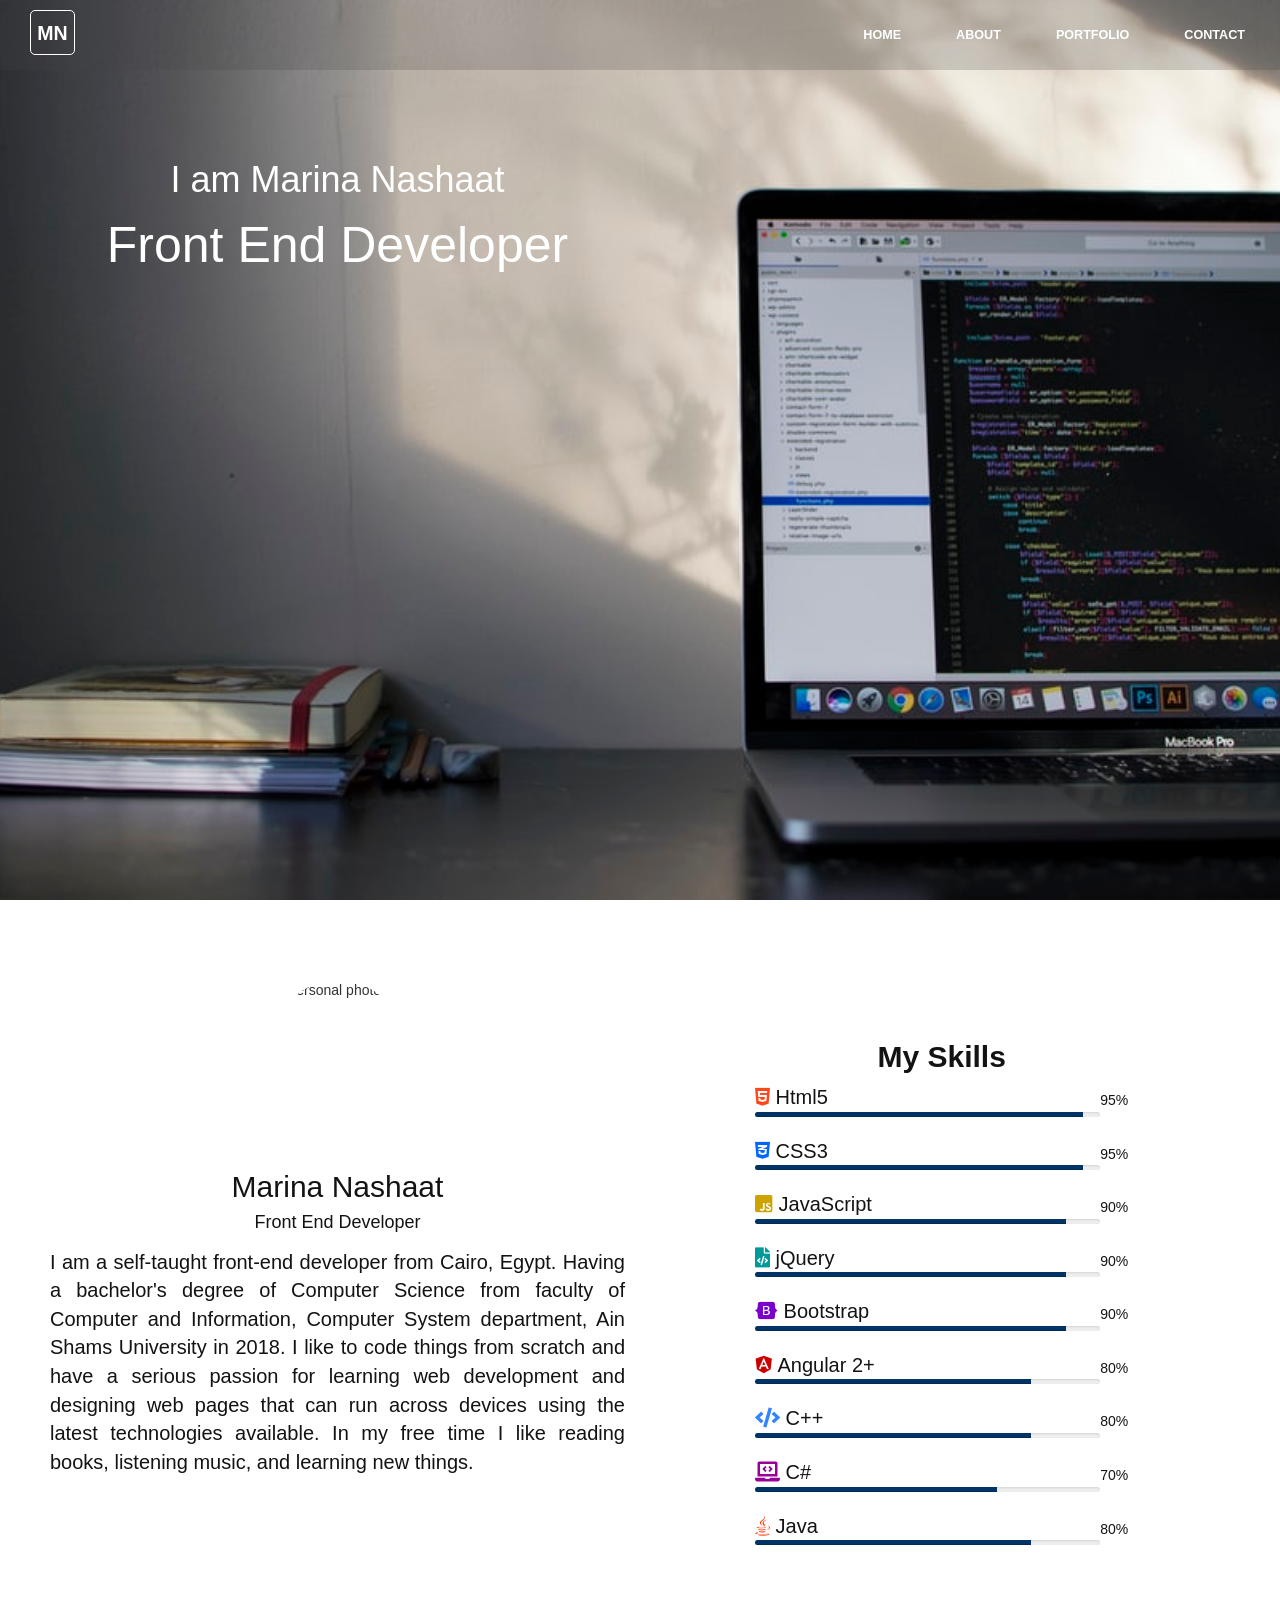
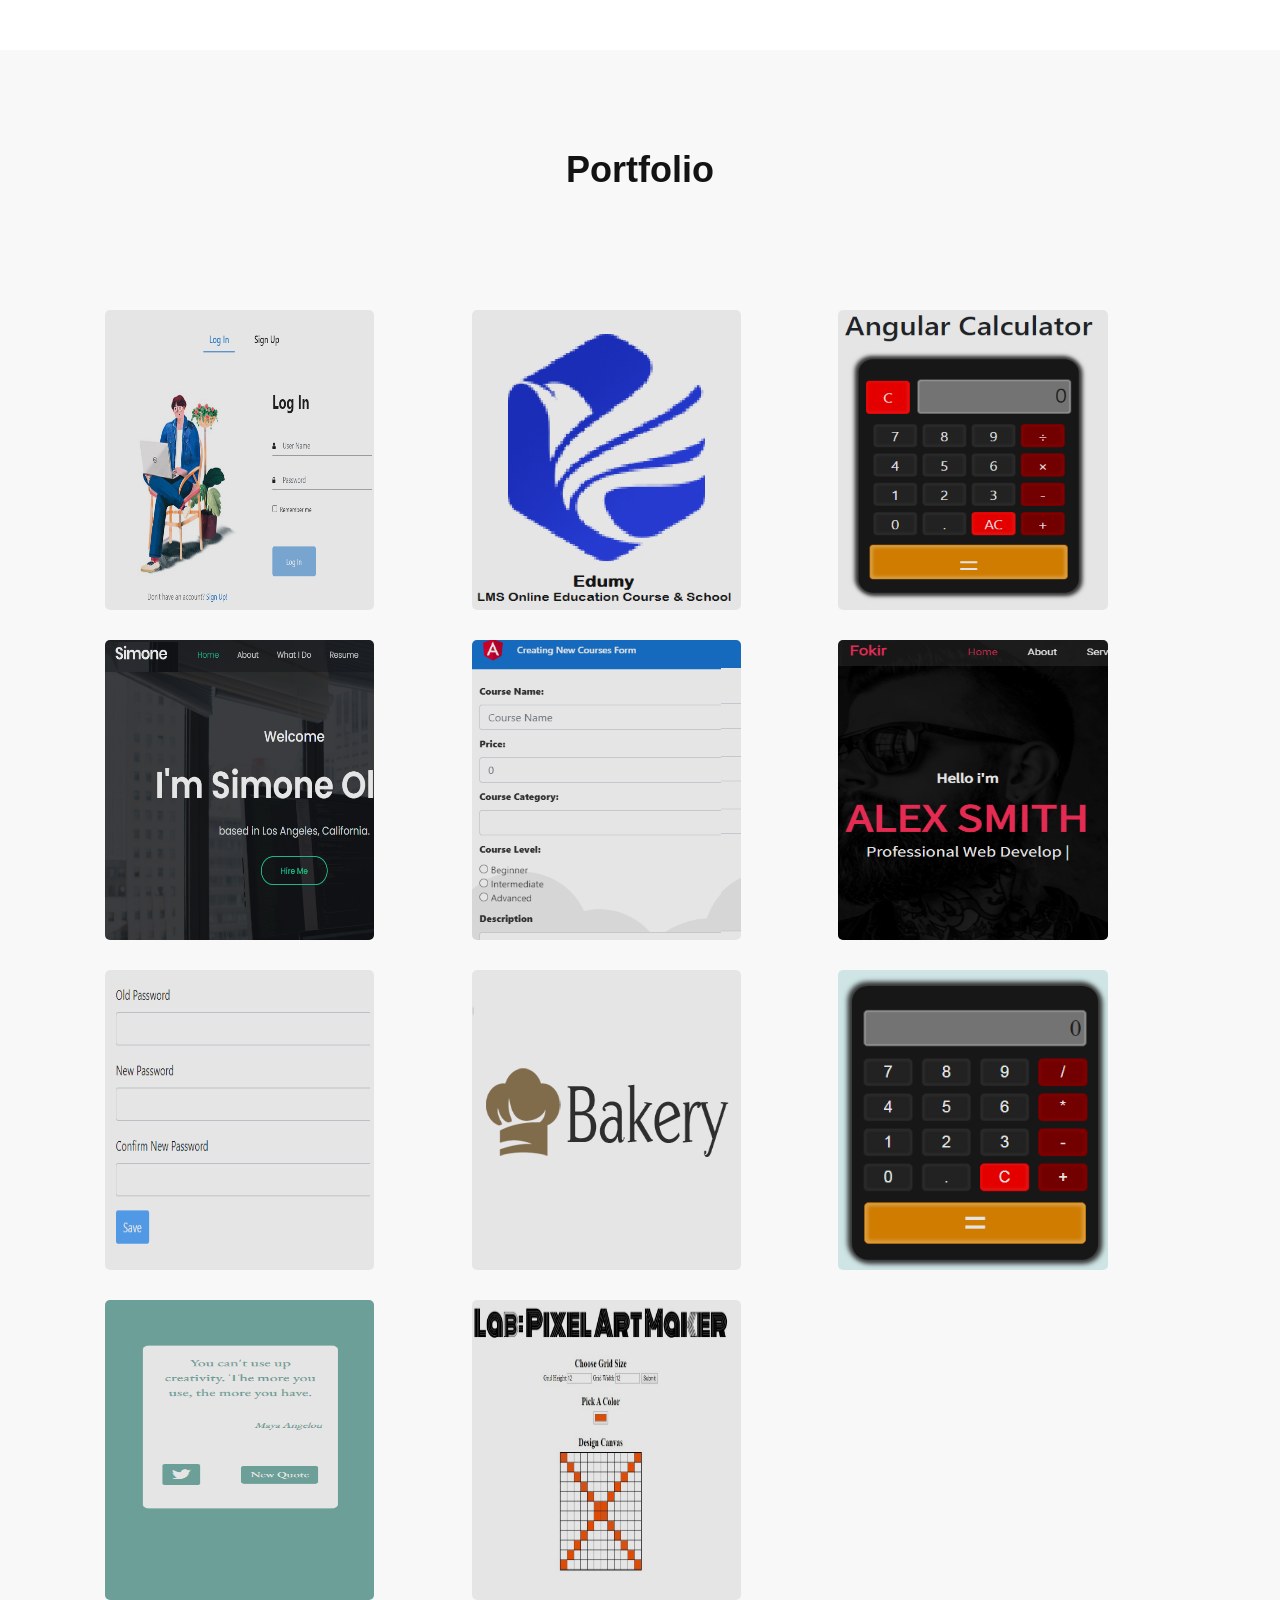
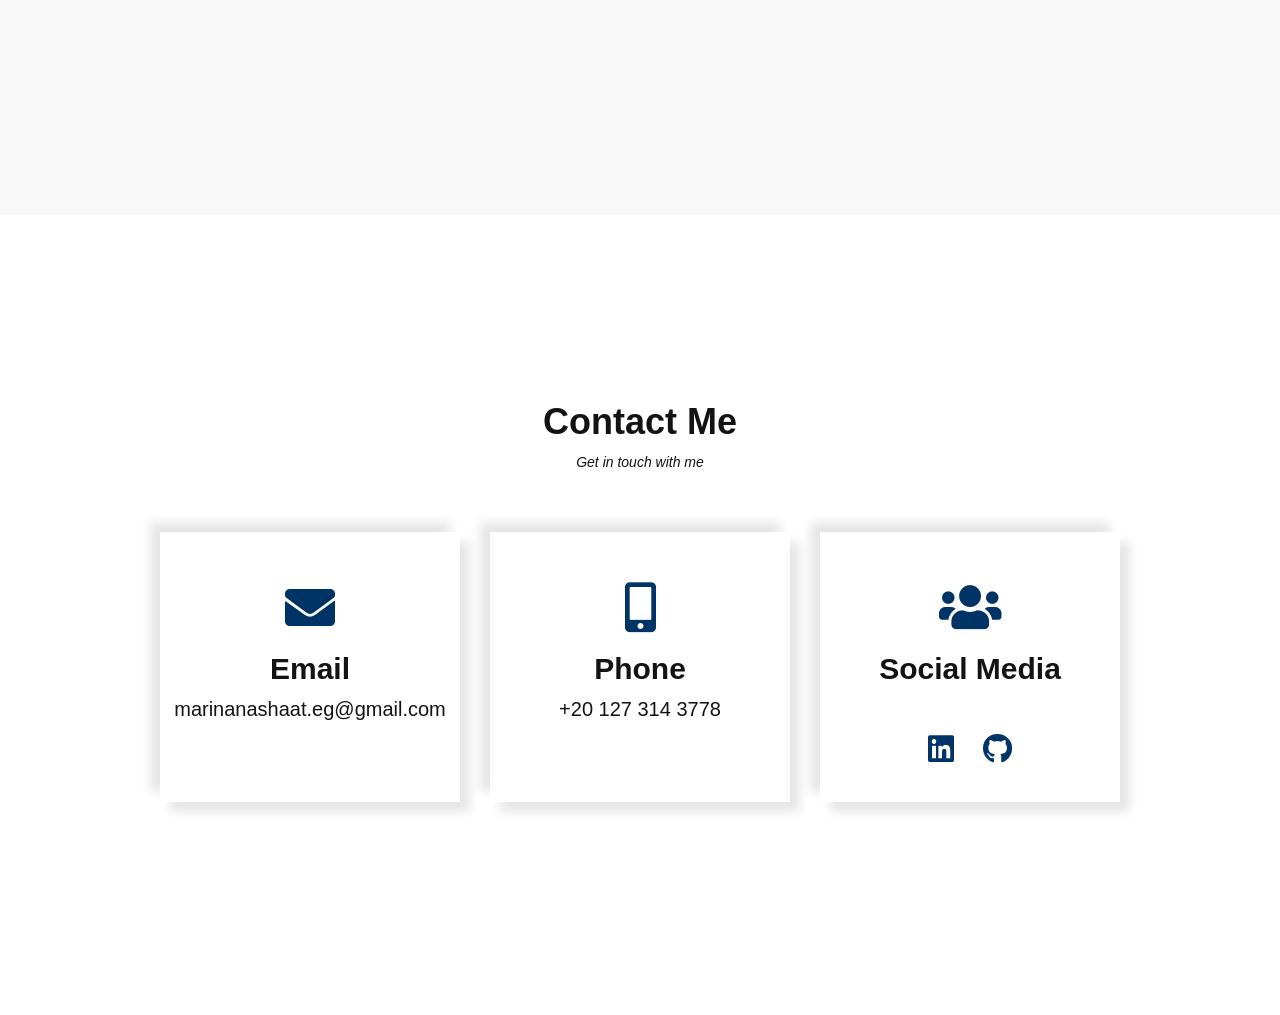
==== commit 2091e2be: "edit" ====
--- a/index.html
+++ b/index.html
@@ -11,7 +11,7 @@
 
     <link rel="stylesheet" href="Fonts/Fonts-Awesome/css/all.min.css">
     <link href="Plugins/Aos/css/aos.css" rel="stylesheet">
-    <link href="css/style.css" rel="stylesheet">
+    <link href="style.css" rel="stylesheet">
 
 </head>
 
@@ -385,7 +385,7 @@
     <script src="Lib/bootstrap/js/bootstrap.min.js"></script>
 
     <script src="Plugins/Aos/Js/aos.js"></script>
-    <script src="js/script.js "></script>
+    <script src="script.js"></script>
 
 </body>
 
--- a/style.css
+++ b/style.css
@@ -0,0 +1,477 @@
+@viewport {
+    width: device-width;
+}
+
+html {
+    box-sizing: border-box;
+    margin: 0;
+    padding: 0;
+    scroll-behavior: smooth;
+}
+
+* {
+    font-family: 'Source Sans Pro', sans-serif;
+}
+
+@media screen and (max-width:479px) {
+    body,
+    html {
+        width: 100%;
+        float: left;
+        overflow-x: hidden;
+    }
+}
+
+@media screen and (min-width: 480px) and (orientation: landscape) {
+    body,
+    html {
+        width: 100%;
+        float: left;
+        overflow-x: hidden;
+    }
+}
+
+#topBtn {
+    display: none;
+    position: fixed;
+    background-color: #7a7a7a;
+    color: white;
+    float: right;
+    z-index: 9999;
+    padding: 15px;
+    border-radius: 20%;
+    font-size: 25px;
+    bottom: 40px;
+    right: 40px;
+    z-index: 99;
+    border: none;
+    outline: none;
+    text-align: center;
+}
+
+.navbar {
+    width: 100%;
+    z-index: 9999;
+    background-color: rgba(70, 70, 70, 0.219) !important;
+    color: white;
+    transition: background-color 1s ease 0s;
+    border: none !important;
+    border-radius: 0;
+}
+
+.navbar-default .navbar-nav {
+    display: block;
+    list-style: none;
+    margin-top: 10px;
+}
+
+.navbar-default .navbar-nav li {
+    text-align: center;
+    float: left;
+    padding: 0 20px 55px 20px;
+    text-decoration: none;
+    text-transform: uppercase;
+    font-weight: bold;
+    font-size: 1.4em;
+}
+
+.navbar-default .navbar-nav li a {
+    text-decoration: none;
+    color: white !important;
+}
+
+.navbar-default .navbar-nav li a:hover {
+    border: 1px solid white;
+    color: white !important;
+    border-radius: 5px;
+    text-decoration: none;
+}
+
+.navbar-default .navbar-toggle {
+    border-color: transparent;
+    color: #fff !important;
+}
+
+nav.navbar.active {
+    background-color: #7a7a7a !important;
+    transition: all 0.5s ease-in-out;
+    border-bottom: 1px solid #ccc;
+    box-shadow: 2px 2px 5px rgba(0, 0, 0, 0.3);
+    color: white !important;
+}
+
+.activebar {
+    border: 1px solid white;
+    border-radius: 5px;
+}
+
+.navbar-default .navbar-toggle:hover,
+.navbar-default .navbar-toggle:focus {
+    background-color: transparent !important;
+    border-color: white;
+}
+
+.logo {
+    font-size: 1.4em !important;
+    color: #ffffff !important;
+    font-weight: 700 !important;
+    position: absolute !important;
+    width: 45px !important;
+    height: 45px !important;
+    margin-left: 15px;
+    margin-top: 10px;
+    margin-bottom: 8px;
+    line-height: 40px !important;
+    border: 1px solid #ffffff !important;
+    border-radius: 5px !important;
+    text-decoration: none !important;
+    padding: 2px !important;
+}
+
+@media (min-width: 768px) {
+    .logo {
+        margin-left: 15px !important;
+    }
+}
+
+@media screen and (max-width: 320px) {
+    .navbar-default .navbar-nav li {
+        font-size: .9em;
+        text-align: center;
+        padding: 0 10px 0 5px;
+    }
+}
+
+@media screen and (min-width: 321px) {
+    .navbar-default .navbar-nav li {
+        font-size: .9em;
+        text-align: center;
+        padding: 0 20px 0 5px;
+    }
+}
+
+@media screen and (min-width:768px) {
+    .navbar {
+        height: 70px;
+    }
+}
+
+#welcome-section {
+    height: 100vh;
+    width: 100%;
+    background-image   : url(../images/main/welcome.jpeg);
+    background-position: center center;
+    background-size    : cover;
+}
+
+.div-welcome {
+    text-align: center;
+    color: white;
+    height: 50vh;
+}
+
+.div-welcome h1 {
+    margin-top: 100px;
+}
+
+.div-welcome p {
+    font-size: 50px;
+    color: rgb(255, 255, 255);
+}
+
+@media screen and (max-width: 768px) {
+    .div-welcome {
+        width: 55vw;
+    }
+    .div-welcome h1 {
+        margin-top: 50px;
+    }
+    .div-welcome p {
+        font-size: 30px;
+    }
+}
+
+@media screen and (min-width:767px) {
+    .div-welcome,
+    .skills {
+        overflow: hidden;
+    }
+}
+
+.container {
+    padding: 60px 50px;
+}
+
+#about-me {
+    background-color: white;
+    width: 100%;
+}
+
+#about-me .row {
+    padding-top: 20px;
+}
+
+.personal-info .img-div {
+    display: flex;
+}
+
+.img-div img {
+    width: 130px;
+    height: 130px;
+    margin: auto;
+}
+
+.info-div {
+    padding-top: 40px;
+    color: rgb(19, 19, 19);
+}
+
+.info-div p {
+    padding-top: 5px;
+    font-size: 20px;
+}
+
+.skills {
+    margin-left: 100px;
+    padding-top: 40px;
+    color: rgb(19, 19, 19);
+}
+
+.skills h2 {
+    font-weight: bold;
+}
+
+.skills span {
+    font-size: 20px;
+}
+
+.skills .progress {
+    height: 5px;
+    background-color: #ededed;
+}
+
+.skills h5 {
+    display: block;
+    float: right;
+}
+
+.progress .progress-bar {
+    background-color: #003366;
+    height: 100%;
+}
+
+@media screen and (max-width: 768px) {
+    .skills {
+        margin-left: 20px;
+    }
+    .skills span {
+        font-size: 15px;
+    }
+    .info-div {
+        font-size: 15px;
+    }
+}
+
+#projects {
+    text-align: center;
+    padding: 10rem 5rem;
+    width: 100%;
+    background-color: rgba(122, 122, 122, 0.055);
+}
+
+#projects #project-header {
+    font-weight: bold;
+    color: rgb(19, 19, 19);
+    margin-bottom: 50px;
+    margin: 0 auto 6rem auto;
+    max-width: 640px;
+}
+.pro-col-div{
+    margin-bottom: 30px;
+
+}
+.row {
+    padding-bottom: 25px;
+}
+
+
+.project-link {
+    height: 300px;
+    width: 80%;
+    text-align: center;
+    position: relative;
+}
+
+.project-div {
+    height: 300px;
+    width: 100%;
+    opacity: 1;
+    transition: .5s ease-in-out;
+    border-radius: 7px;
+    
+}
+
+.project-img {
+    height: 100%;
+    width: 100%;
+    transition: .5s ease-in-out;
+    border-radius: 5px;
+
+}
+.project-link:hover{
+    cursor: pointer;
+    box-shadow: 0px 0px 30px 0px rgba(32, 32, 32, 0.39);
+    transition: all 0.3s ease;
+
+}
+
+.project-title {
+    left: 0;
+    right: 0;
+    top: 0;
+    bottom: 0;
+    position: absolute;
+    display: block;
+    background-color: rgba(0, 0, 0, .1);
+    border-radius: 5px;
+
+}
+
+.project-div h2 {
+    text-align: center;
+    position: absolute;
+    bottom: 0;
+    color: rgb(255, 255, 255);
+    left: 0;
+    margin: 0 auto;
+    right: 0;
+    top: 50%;
+    -webkit-transform: scale(0);
+    -moz-transform: scale(0);
+    -ms-transform: scale(0);
+    -o-transform: scale(0);
+    transform: scale(0);
+    -webkit-transition: all 0.3s ease 0s;
+    -moz-transition: all 0.3s ease 0s;
+    -o-transition: all 0.3s ease 0s;
+    transition: all 0.3s ease 0s;
+    font-size: 1.5em;
+}
+
+.project-link:hover .project-div .project-title {
+    background-color: rgba(0, 0, 0, .5);
+
+}
+.project-link:hover .project-div .project-title h2{
+    transform: scale(1);
+    transition: all 0.3s ease;
+}
+
+.project-link:hover {
+    text-decoration: none;
+}
+
+.project-link:hover a:hover {
+    text-decoration: none;
+}
+
+a {
+    text-decoration: none;
+}
+
+@media screen and (max-width:320px) {
+    .project-link {
+        height: 200px;
+        margin: 0 auto;
+    }
+    .project-div {
+        height: 100%;
+    }
+}
+
+@media screen and (max-width: 576px) {
+    #project-header {
+        font-size: 13px;
+    }
+    .project-div h2 {
+        font-size: 1em;
+    }
+}
+
+@media screen and (max-width:768px) {
+    .project-link {
+        margin: 0 auto;
+    }
+    .project-div {
+        height: 100%;
+    }
+}
+
+#contact {
+    display: flex;
+    flex-direction: column;
+    align-items: center;
+    justify-content: center;
+    background-color: white;
+    width: 100%;
+}
+
+.contact-header h1 {
+    text-align: center;
+    color: rgb(19, 19, 19);
+    font-weight: bold;
+}
+
+.contact-header p {
+    text-align: center;
+    color: rgb(19, 19, 19);
+    font-style: italic;
+}
+
+.contact-links {
+    display: flex;
+    justify-content: center;
+    width: 100%;
+    max-width: 980px;
+    margin-top: 5rem;
+}
+
+.contact-links h2 {
+    font-weight: bold;
+}
+
+.contact-btn {
+    font-size: 55px;
+}
+
+.contact-btn:hover {
+    opacity: 0.5;
+    transform: scale(1.5);
+}
+
+.row-div {
+    width: 300px;
+    height: 270px;
+    margin-bottom: 20px;
+    color: rgb(19, 19, 19);
+    box-shadow: 10px 10px 10px rgb(230, 230, 230), -10px -10px 10px rgb(230, 230, 230);
+}
+
+.row-div span {
+    font-size: 20px;
+}
+
+@media screen and (max-width:320px) {
+    .row-div {
+        width: 200px;
+    }
+    .row-div span {
+        font-size: 15px;
+    }
+}
+
+@media screen and (min-width:900px) {
+    #contact {
+        height: 800px;
+    }
+}
